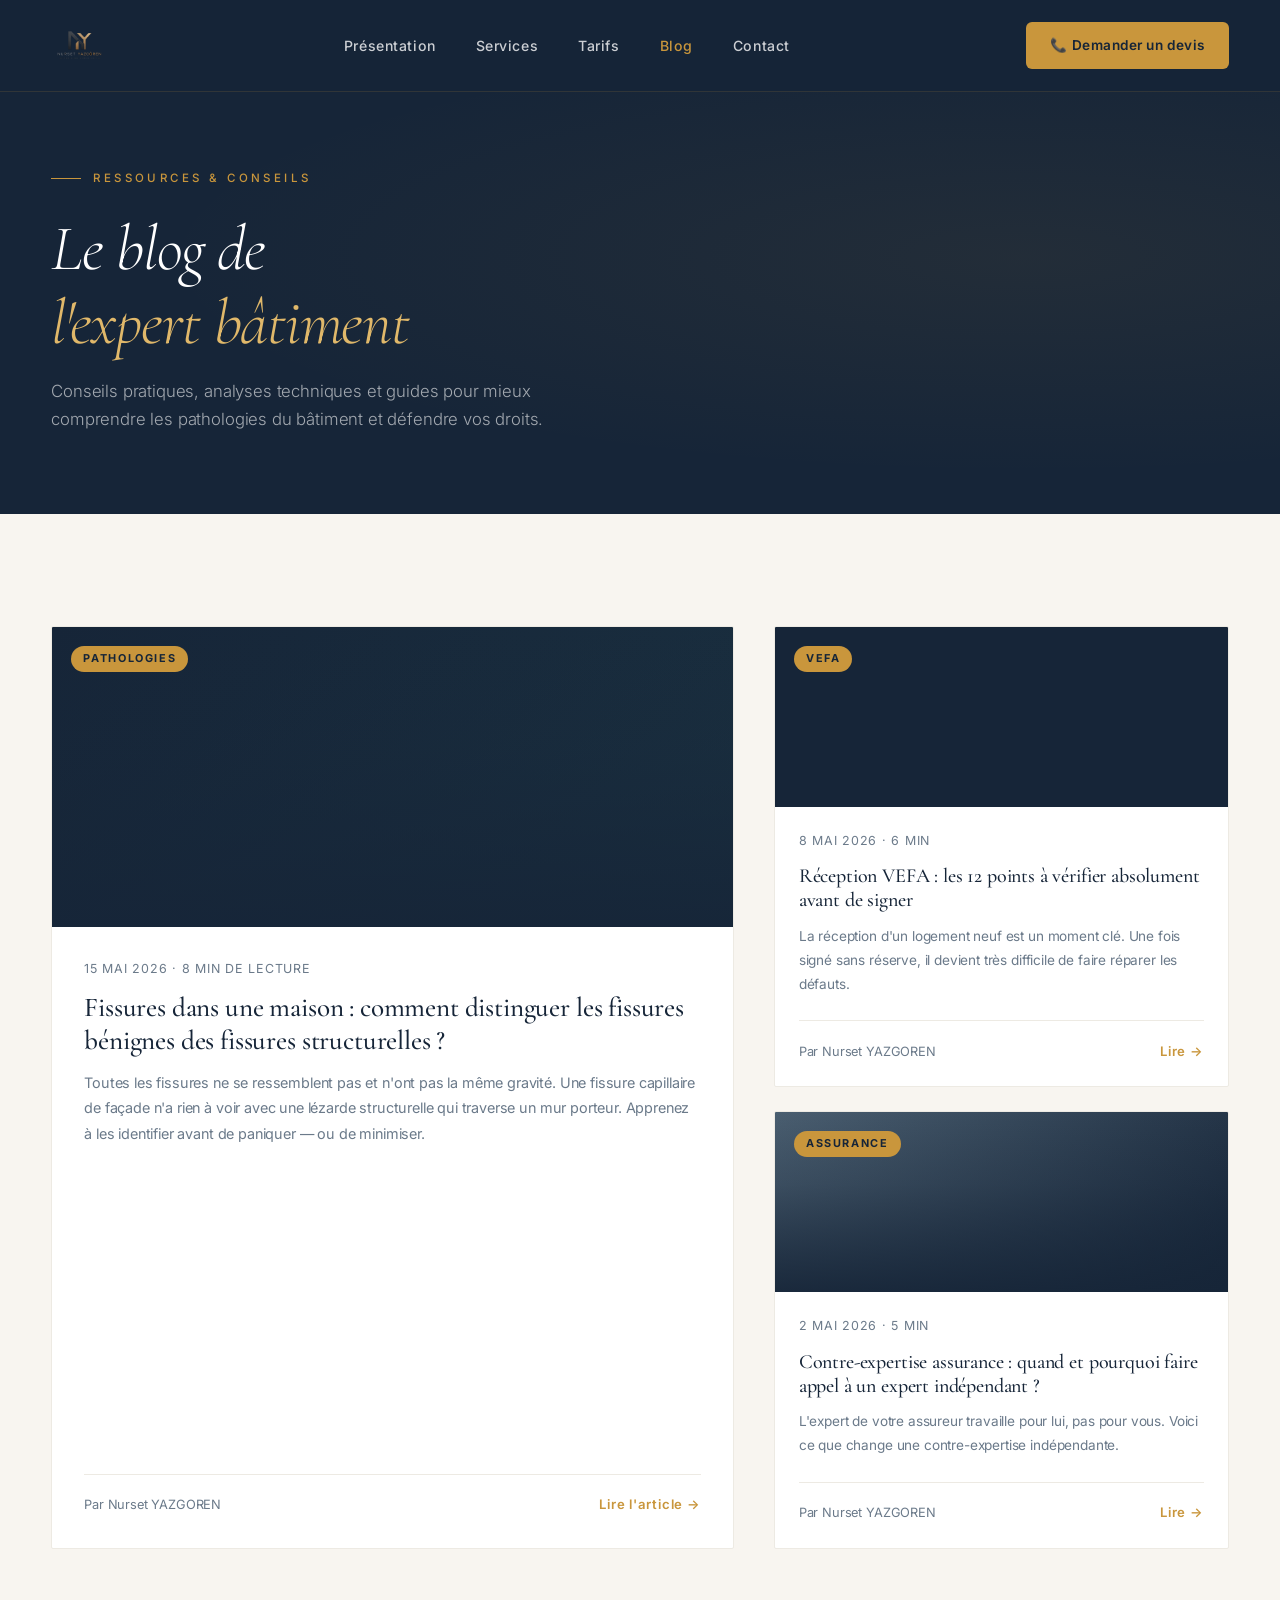
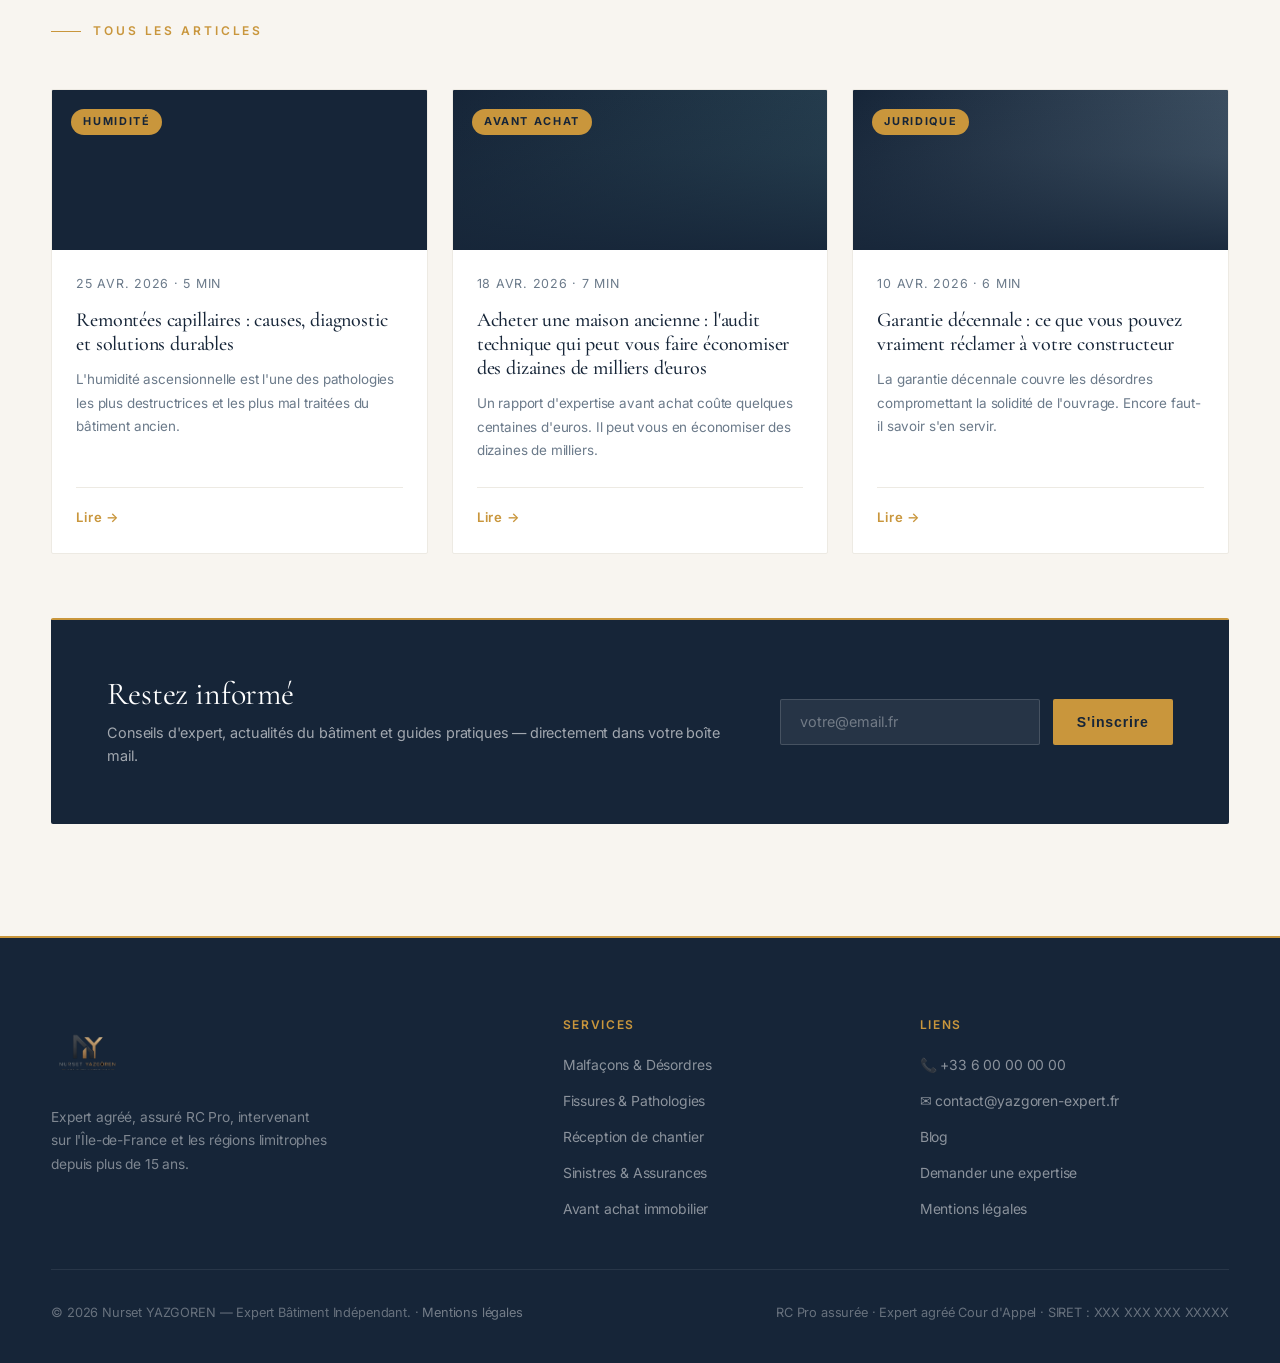
==== blog.html @ 22b6df20 "Add files via upload" ====
<!DOCTYPE html>
<html lang="fr">
<head>
  <meta charset="UTF-8"/>
  <title>Blog Expertise Bâtiment — Conseils & Guides | Nurset YAZGOREN</title>
  <meta name="description" content="Conseils d'expert bâtiment, guides sur les fissures, malfaçons, VEFA et sinistres. Nurset YAZGOREN, expert indépendant dans l'Oise, le Val-d'Oise et la Somme.">
  <meta name="keywords" content="blog expert bâtiment, fissures maison, malfaçons construction, réception VEFA, contre-expertise assurance bâtiment, expert Oise Val-d'Oise Somme">
  <meta name="author" content="Nurset YAZGOREN">
  <meta name="robots" content="index, follow">
  <meta name="geo.region" content="FR-60 FR-95 FR-80">
  <meta name="geo.placename" content="Oise, Val-d'Oise, Somme">
  <link rel="canonical" href="https://www.yazgoren-expert.fr/">
  <!-- Open Graph -->
  <meta property="og:type" content="website">
  <meta property="og:title" content="Blog — Conseils Expertise Bâtiment | Nurset YAZGOREN">
  <meta property="og:description" content="Conseils d'expert bâtiment, guides sur les fissures, malfaçons, VEFA et sinistres. Nurset YAZGOREN, expert indépendant dans l'Oise, le Val-d'Oise et la Somme.">
  <meta property="og:locale" content="fr_FR">
  <meta property="og:site_name" content="Nurset YAZGOREN — Expert Bâtiment">
  <!-- Twitter Card -->
  <meta name="twitter:card" content="summary">
  <meta name="twitter:title" content="Blog — Conseils Expertise Bâtiment | Nurset YAZGOREN">
  <meta name="twitter:description" content="Conseils d'expert bâtiment, guides sur les fissures, malfaçons, VEFA et sinistres. Nurset YAZGOREN, expert indépendant dans l'Oise, le Val-d'Oise et la Somme.">
  <script type="application/ld+json">
    {
      "@context": "https://schema.org",
      "@type": "Blog",
      "name": "Blog — Nurset YAZGOREN Expert Bâtiment",
      "url": "https://www.yazgoren-expert.fr/blog.html",
      "author": {"@type": "Person", "name": "Nurset YAZGOREN"},
      "description": "Conseils et guides pratiques sur l'expertise bâtiment dans l'Oise, le Val-d'Oise et la Somme."
    }
  </script>
  <meta name="viewport" content="width=device-width,initial-scale=1.0"/>
  <link rel="preconnect" href="https://fonts.googleapis.com">
  <link rel="preconnect" href="https://fonts.gstatic.com" crossorigin>
  <link href="https://fonts.googleapis.com/css2?family=Cormorant+Garamond:ital,wght@0,300;0,400;0,500;0,600;0,700;1,300;1,400;1,500;1,600&family=Inter:wght@300;400;500;600&display=swap" rel="stylesheet">
  <style>
    :root {
      --navy: #162538; --navy-mid: #162538; --navy-light: #162538;
      --gold: #C9963C; --gold-light: #E0B86A; --gold-pale: #F2EBD9;
      --stone: #F8F5F0; --white: #FFFFFF; --text: #3A3A3A; --text-muted: #6B7A8A; --border: #EDEAE3;
      --shadow-sm: 0 1px 3px rgba(22,37,56,0.06);
      --shadow-md: 0 4px 16px rgba(22,37,56,0.08), 0 2px 6px rgba(22,37,56,0.05);
      --shadow-lg: 0 20px 48px rgba(22,37,56,0.10), 0 8px 20px rgba(22,37,56,0.06);
      --shadow-gold: 0 8px 32px rgba(201,150,60,0.18);
    }
    *, *::before, *::after { margin: 0; padding: 0; box-sizing: border-box; }
    html { scroll-behavior: smooth; }
    body { font-family: 'Inter', sans-serif; background: var(--stone); color: var(--text); line-height: 1.65; overflow-x: hidden; -webkit-font-smoothing: antialiased; letter-spacing: -0.01em; }
    h1,h2,h3,h4 { font-family: 'Cormorant Garamond', serif; line-height: 1.15; }
    img { display: block; width: 100%; }
    a { transition: color .2s ease; }
    .container { width: min(1180px, 92%); margin: auto; }
    section { padding: 7rem 0; }
    .section-label { display:inline-flex; align-items:center; gap:.75rem; margin-bottom:1rem; }
    .section-label .line { width:30px; height:1px; background:var(--gold); }
    .section-label span { font-size:.75rem; letter-spacing:.24em; color:var(--gold); text-transform:uppercase; font-weight:600; }
    .fade-up { opacity:0; transform:translateY(28px); transition:opacity .7s ease, transform .7s ease; }
    .fade-up.visible { opacity:1; transform:translateY(0); }

    header { position:fixed; top:0; left:0; width:100%; z-index:1000; background:rgba(22,37,56,0.97); backdrop-filter:blur(16px); border-bottom:1px solid rgba(201,150,60,0.15); transition:all .3s; }
    .navbar { display:flex; justify-content:space-between; align-items:center; padding:1.1rem 0; }
    .logo-link { text-decoration:none; display:flex; align-items:center; }
    .logo-svg { height:52px; width:auto; }
    .logo-svg-footer { height:64px; width:auto; margin-bottom:1rem; }
    .nav-links { display:flex; gap:2.5rem; list-style:none; }
    .nav-links a { text-decoration:none; color:rgba(255,255,255,0.78); font-size:.88rem; font-weight:500; letter-spacing:.04em; transition:color .25s; }
    .nav-links a:hover { color:var(--gold-light); }
    .btn-nav { display:inline-flex; align-items:center; gap:.5rem; padding:.75rem 1.5rem; background:var(--gold); color:var(--navy); font-family:'Inter',sans-serif; font-size:.85rem; font-weight:600; border:none; border-radius:6px; cursor:pointer; text-decoration:none; letter-spacing:.04em; transition:all .25s; }
    .btn-nav:hover { background:var(--gold-light); transform:translateY(-1px); box-shadow:0 6px 20px rgba(201,150,60,.35); }
    .menu-toggle { display:none; background:none; border:none; cursor:pointer; flex-direction:column; gap:5px; }
    .menu-toggle span { display:block; width:24px; height:2px; background:var(--white); }
    footer { background:var(--navy); padding:5rem 0 2.5rem; border-top:2px solid var(--gold); }
    .footer-top { display:grid; grid-template-columns:1.5fr 1fr 1fr; gap:3rem; margin-bottom:3rem; }
    .footer-brand p { margin-top:1rem; font-size:.86rem; color:rgba(255,255,255,0.45); max-width:280px; line-height:1.7; }
    .footer-col h4 { font-family:'Inter',sans-serif; font-size:.75rem; font-weight:600; color:var(--gold); text-transform:uppercase; letter-spacing:.14em; margin-bottom:1.2rem; }
    .footer-col ul { list-style:none; display:flex; flex-direction:column; gap:.6rem; }
    .footer-col ul a { font-size:.87rem; color:rgba(255,255,255,0.5); text-decoration:none; transition:color .2s; }
    .footer-col ul a:hover { color:rgba(255,255,255,0.9); }
    .footer-bottom { padding-top:2rem; border-top:1px solid rgba(255,255,255,.08); display:flex; justify-content:space-between; align-items:center; }
    .footer-bottom p { font-size:.8rem; color:rgba(255,255,255,.35); }
    @media(max-width:860px){ .footer-top{grid-template-columns:1fr;} .footer-bottom{flex-direction:column;gap:.5rem;text-align:center;} }
    @media(max-width:640px){ .nav-links{display:none;flex-direction:column;position:absolute;top:100%;left:0;width:100%;background:var(--navy);padding:1.5rem;gap:1.2rem;} .nav-links.open{display:flex;} .menu-toggle{display:flex;} .btn-nav.desktop{display:none;} }

    .page-hero { padding:10rem 0 5rem; background:var(--navy); position:relative; overflow:hidden; }
    .page-hero::before { content:''; position:absolute; inset:0; background:radial-gradient(ellipse at 80% 50%, rgba(201,150,60,0.07) 0%, transparent 60%); }
    .page-hero-inner { position:relative; z-index:1; }
    .page-eyebrow { display:inline-flex; align-items:center; gap:.75rem; margin-bottom:1.5rem; }
    .page-eyebrow .line { width:30px; height:1px; background:var(--gold); }
    .page-eyebrow span { font-size:.72rem; letter-spacing:.3em; color:var(--gold); text-transform:uppercase; font-weight:500; }
    .page-hero h1 { font-size:clamp(2.8rem,5vw,5rem); color:var(--white); font-weight:300; font-style:italic; letter-spacing:-.02em; }
    .page-hero p { color:rgba(255,255,255,0.6); font-size:1.05rem; max-width:500px; margin-top:1.2rem; font-weight:300; }

    .blog-section { background:var(--stone); }

    .blog-featured { display:grid; grid-template-columns:1.5fr 1fr; gap:2.5rem; margin-bottom:4rem; }

    .article-featured { background:var(--white); border-radius:2px; overflow:hidden; border:1px solid var(--border); transition:box-shadow .3s; text-decoration:none; color:inherit; display:flex; flex-direction:column; }
    .article-featured:hover { box-shadow:var(--shadow-lg); }

    .article-img { height:300px; background:var(--navy); position:relative; overflow:hidden; }
    .article-img-sm { height:180px; }

    .article-img-overlay {
      position:absolute; inset:0;
      background:linear-gradient(to top, rgba(22,37,56,0.9) 0%, rgba(22,37,56,0.2) 60%, transparent 100%);
    }

    .article-cat {
      position:absolute; top:1.2rem; left:1.2rem;
      background:var(--gold); color:var(--navy);
      font-size:.68rem; font-weight:700; letter-spacing:.15em;
      text-transform:uppercase; padding:4px 12px; border-radius:20px;
    }

    .article-body { padding:2rem; flex:1; display:flex; flex-direction:column; }
    .article-body-sm { padding:1.5rem; }

    .article-meta { font-size:.78rem; color:var(--text-muted); letter-spacing:.06em; margin-bottom:.8rem; text-transform:uppercase; }

    .article-title { font-family:'Cormorant Garamond',serif; font-size:1.7rem; color:var(--navy); font-weight:500; line-height:1.2; margin-bottom:.8rem; }
    .article-title-sm { font-size:1.25rem; }

    .article-excerpt { font-size:.9rem; color:var(--text-muted); line-height:1.75; flex:1; }

    .article-footer { display:flex; justify-content:space-between; align-items:center; margin-top:1.5rem; padding-top:1.2rem; border-top:1px solid var(--border); }
    .article-author { font-size:.8rem; color:var(--text-muted); }
    .article-link { font-size:.82rem; color:var(--gold); font-weight:600; letter-spacing:.06em; }

    .blog-grid { display:grid; grid-template-columns:repeat(3,1fr); gap:1.5rem; }

    .article-card { background:var(--white); border-radius:2px; overflow:hidden; border:1px solid var(--border); transition:box-shadow .3s, transform .3s; text-decoration:none; color:inherit; display:flex; flex-direction:column; }
    .article-card:hover { box-shadow:var(--shadow-md); transform:translateY(-3px); }

    .article-card .article-img { height:160px; }

    .newsletter-box {
      margin-top:4rem; padding:3.5rem;
      background:var(--navy); border-radius:2px;
      display:flex; justify-content:space-between; align-items:center; gap:3rem;
      border-top:2px solid var(--gold);
    }
    .newsletter-box h3 { font-family:'Cormorant Garamond',serif; font-size:2rem; color:var(--white); font-weight:400; }
    .newsletter-box p { color:rgba(255,255,255,.6); font-size:.9rem; margin-top:.5rem; }
    .newsletter-form { display:flex; gap:.8rem; flex-shrink:0; }
    .newsletter-form input { padding:.85rem 1.2rem; border:1px solid rgba(255,255,255,.15); border-radius:2px; background:rgba(255,255,255,.07); color:var(--white); font-family:'Inter',sans-serif; font-size:.9rem; width:260px; outline:none; transition:border-color .25s; }
    .newsletter-form input:focus { border-color:var(--gold); }
    .newsletter-form input::placeholder { color:rgba(255,255,255,.35); }
    .newsletter-form button { padding:.85rem 1.5rem; background:var(--gold); color:var(--navy); border:none; border-radius:2px; font-weight:600; font-size:.88rem; cursor:pointer; letter-spacing:.06em; transition:all .25s; white-space:nowrap; }
    .newsletter-form button:hover { background:var(--gold-light); }

    @media(max-width:1024px){ .blog-grid{grid-template-columns:repeat(2,1fr);} }
    @media(max-width:860px){ .blog-featured{grid-template-columns:1fr;} .newsletter-box{flex-direction:column; align-items:flex-start;} .newsletter-form{flex-direction:column; width:100%;} .newsletter-form input{width:100%;} }
    @media(max-width:640px){ .blog-grid{grid-template-columns:1fr;} }

    .logo-img-real { height: 56px; width: auto; display: block; object-fit: contain; }
    .logo-img-footer-real { height: 72px; width: auto; display: block; object-fit: contain; margin-bottom: 1rem; }

    @media(max-width:640px){
      .logo-img-real { height:48px; }
      .logo-img-footer-real { height:64px; }
    }

  </style>
</head>
<body>
  <header>
    <div class="container navbar">
      <a href="index.html" class="logo-link">
        <img src="img/log1.png" alt="Nurset YAZGÖREN — Expert Bâtiment BTP" class="logo-img-real">
      </a>
      <ul class="nav-links" id="navLinks">
        <li><a href="index.html#about">Présentation</a></li>
        <li><a href="index.html#services">Services</a></li>
        <li><a href="index.html#tarifs">Tarifs</a></li>
        <li><a href="blog.html" style="color:var(--gold);">Blog</a></li>
        <li><a href="contact.html">Contact</a></li>
      </ul>
      <a href="contact.html" class="btn-nav desktop">📞 Demander un devis</a>
      <button class="menu-toggle" id="menuToggle" aria-label="Menu"><span></span><span></span><span></span></button>
    </div>
  </header>

  <section class="page-hero">
    <div class="container page-hero-inner fade-up visible">
      <div class="page-eyebrow"><div class="line"></div><span>Ressources & Conseils</span></div>
      <h1>Le blog de<br><em style="color:var(--gold-light);">l'expert bâtiment</em></h1>
      <p>Conseils pratiques, analyses techniques et guides pour mieux comprendre les pathologies du bâtiment et défendre vos droits.</p>
    </div>
  </section>

  <section class="blog-section">
    <div class="container">

      <!-- Article en vedette -->
      <div class="blog-featured fade-up">
        <a href="#" class="article-featured">
          <div class="article-img" style="background:linear-gradient(135deg, #162538 0%, #1a3040 100%);">
            <div class="article-img-overlay"></div>
            <span class="article-cat">Pathologies</span>
          </div>
          <div class="article-body">
            <div class="article-meta">15 mai 2026 · 8 min de lecture</div>
            <h2 class="article-title">Fissures dans une maison : comment distinguer les fissures bénignes des fissures structurelles ?</h2>
            <p class="article-excerpt">Toutes les fissures ne se ressemblent pas et n'ont pas la même gravité. Une fissure capillaire de façade n'a rien à voir avec une lézarde structurelle qui traverse un mur porteur. Apprenez à les identifier avant de paniquer — ou de minimiser.</p>
            <div class="article-footer">
              <span class="article-author">Par Nurset YAZGOREN</span>
              <span class="article-link">Lire l'article →</span>
            </div>
          </div>
        </a>

        <div style="display:flex; flex-direction:column; gap:1.5rem;">
          <a href="#" class="article-featured">
            <div class="article-img article-img-sm" style="background:linear-gradient(135deg, #162538 0%, #162538 100%);">
              <div class="article-img-overlay"></div>
              <span class="article-cat">VEFA</span>
            </div>
            <div class="article-body article-body-sm">
              <div class="article-meta">8 mai 2026 · 6 min</div>
              <h2 class="article-title article-title-sm">Réception VEFA : les 12 points à vérifier absolument avant de signer</h2>
              <p class="article-excerpt" style="font-size:.85rem;">La réception d'un logement neuf est un moment clé. Une fois signé sans réserve, il devient très difficile de faire réparer les défauts.</p>
              <div class="article-footer">
                <span class="article-author">Par Nurset YAZGOREN</span>
                <span class="article-link">Lire →</span>
              </div>
            </div>
          </a>

          <a href="#" class="article-featured">
            <div class="article-img article-img-sm" style="background:linear-gradient(135deg, #4A5E70 0%, #162538 100%);">
              <div class="article-img-overlay"></div>
              <span class="article-cat">Assurance</span>
            </div>
            <div class="article-body article-body-sm">
              <div class="article-meta">2 mai 2026 · 5 min</div>
              <h2 class="article-title article-title-sm">Contre-expertise assurance : quand et pourquoi faire appel à un expert indépendant ?</h2>
              <p class="article-excerpt" style="font-size:.85rem;">L'expert de votre assureur travaille pour lui, pas pour vous. Voici ce que change une contre-expertise indépendante.</p>
              <div class="article-footer">
                <span class="article-author">Par Nurset YAZGOREN</span>
                <span class="article-link">Lire →</span>
              </div>
            </div>
          </a>
        </div>
      </div>

      <!-- Grille articles -->
      <div class="section-label fade-up">
        <div class="line"></div>
        <span>Tous les articles</span>
      </div>

      <div class="blog-grid fade-up" style="margin-top:2rem;">
        <a href="#" class="article-card">
          <div class="article-img" style="background:linear-gradient(135deg, #162538 0%, #162538 100%);">
            <div class="article-img-overlay"></div>
            <span class="article-cat">Humidité</span>
          </div>
          <div class="article-body article-body-sm">
            <div class="article-meta">25 avr. 2026 · 5 min</div>
            <h3 class="article-title article-title-sm">Remontées capillaires : causes, diagnostic et solutions durables</h3>
            <p class="article-excerpt" style="font-size:.84rem;">L'humidité ascensionnelle est l'une des pathologies les plus destructrices et les plus mal traitées du bâtiment ancien.</p>
            <div class="article-footer">
              <span class="article-link">Lire →</span>
            </div>
          </div>
        </a>

        <a href="#" class="article-card">
          <div class="article-img" style="background:linear-gradient(135deg, #162538 0%, #2a4555 100%);">
            <div class="article-img-overlay"></div>
            <span class="article-cat">Avant achat</span>
          </div>
          <div class="article-body article-body-sm">
            <div class="article-meta">18 avr. 2026 · 7 min</div>
            <h3 class="article-title article-title-sm">Acheter une maison ancienne : l'audit technique qui peut vous faire économiser des dizaines de milliers d'euros</h3>
            <p class="article-excerpt" style="font-size:.84rem;">Un rapport d'expertise avant achat coûte quelques centaines d'euros. Il peut vous en économiser des dizaines de milliers.</p>
            <div class="article-footer">
              <span class="article-link">Lire →</span>
            </div>
          </div>
        </a>

        <a href="#" class="article-card">
          <div class="article-img" style="background:linear-gradient(135deg, #162538 0%, #4A5E70 100%);">
            <div class="article-img-overlay"></div>
            <span class="article-cat">Juridique</span>
          </div>
          <div class="article-body article-body-sm">
            <div class="article-meta">10 avr. 2026 · 6 min</div>
            <h3 class="article-title article-title-sm">Garantie décennale : ce que vous pouvez vraiment réclamer à votre constructeur</h3>
            <p class="article-excerpt" style="font-size:.84rem;">La garantie décennale couvre les désordres compromettant la solidité de l'ouvrage. Encore faut-il savoir s'en servir.</p>
            <div class="article-footer">
              <span class="article-link">Lire →</span>
            </div>
          </div>
        </a>
      </div>

      <!-- Newsletter -->
      <div class="newsletter-box fade-up">
        <div>
          <h3>Restez informé</h3>
          <p>Conseils d'expert, actualités du bâtiment et guides pratiques — directement dans votre boîte mail.</p>
        </div>
        <div class="newsletter-form">
          <input type="email" placeholder="votre@email.fr">
          <button>S'inscrire</button>
        </div>
      </div>

    </div>
  </section>

  <footer>
    <div class="container">
      <div class="footer-top">
        <div class="footer-brand"><img src="img/log1.png" alt="Nurset YAZGÖREN" class="logo-img-footer-real"><p>Expert agréé, assuré RC Pro, intervenant sur l'Île-de-France et les régions limitrophes depuis plus de 15 ans.</p></div>
        <div class="footer-col"><h4>Services</h4><ul>
          <li><a href="index.html#services">Malfaçons & Désordres</a></li>
          <li><a href="index.html#services">Fissures & Pathologies</a></li>
          <li><a href="index.html#services">Réception de chantier</a></li>
          <li><a href="index.html#services">Sinistres & Assurances</a></li>
          <li><a href="index.html#services">Avant achat immobilier</a></li>
        </ul></div>
        <div class="footer-col"><h4>Liens</h4><ul>
          <li><a href="tel:+33600000000">📞 +33 6 00 00 00 00</a></li>
          <li><a href="mailto:contact@yazgoren-expert.fr">✉ contact@yazgoren-expert.fr</a></li>
          <li><a href="blog.html">Blog</a></li>
          <li><a href="contact.html">Demander une expertise</a></li>
          <li><a href="mentions-legales.html">Mentions légales</a></li>
        </ul></div>
      </div>
      <div class="footer-bottom">
        <p>© 2026 Nurset YAZGOREN — Expert Bâtiment Indépendant. · <a href="mentions-legales.html" style="color:rgba(255,255,255,0.4);text-decoration:none;">Mentions légales</a></p>
        <p>RC Pro assurée · Expert agréé Cour d'Appel · SIRET : XXX XXX XXX XXXXX</p>
      </div>
    </div>
  </footer>
  <script>
        const menuToggle = document.getElementById('menuToggle');
    const navLinks = document.getElementById('navLinks');

    if (menuToggle && navLinks) {
      menuToggle.addEventListener('click', (e) => {
        e.stopPropagation();
        navLinks.classList.toggle('open');
        const spans = menuToggle.querySelectorAll('span');
        if (navLinks.classList.contains('open')) {
          spans[0].style.cssText = 'transform:translateY(7px) rotate(45deg)';
          spans[1].style.cssText = 'opacity:0; transform:scaleX(0)';
          spans[2].style.cssText = 'transform:translateY(-7px) rotate(-45deg)';
        } else {
          spans[0].style.cssText = '';
          spans[1].style.cssText = '';
          spans[2].style.cssText = '';
        }
      });
      navLinks.querySelectorAll('a').forEach(a => {
        a.addEventListener('click', () => {
          navLinks.classList.remove('open');
          menuToggle.querySelectorAll('span').forEach(s => s.style.cssText = '');
        });
      });
      document.addEventListener('click', (e) => {
        if (!menuToggle.contains(e.target) && !navLinks.contains(e.target)) {
          navLinks.classList.remove('open');
          menuToggle.querySelectorAll('span').forEach(s => s.style.cssText = '');
        }
      });
    }
    const obs=new IntersectionObserver(e=>{e.forEach(x=>{if(x.isIntersecting){x.target.classList.add('visible');obs.unobserve(x.target);}});},{threshold:.1});
    document.querySelectorAll('.fade-up').forEach(el=>obs.observe(el));
    const hdr=document.querySelector('header');
    window.addEventListener('scroll',()=>{hdr.style.background=window.scrollY>60?'rgba(22,37,56,0.99)':'rgba(22,37,56,0.97)';});
  </script>
</body>
</html>
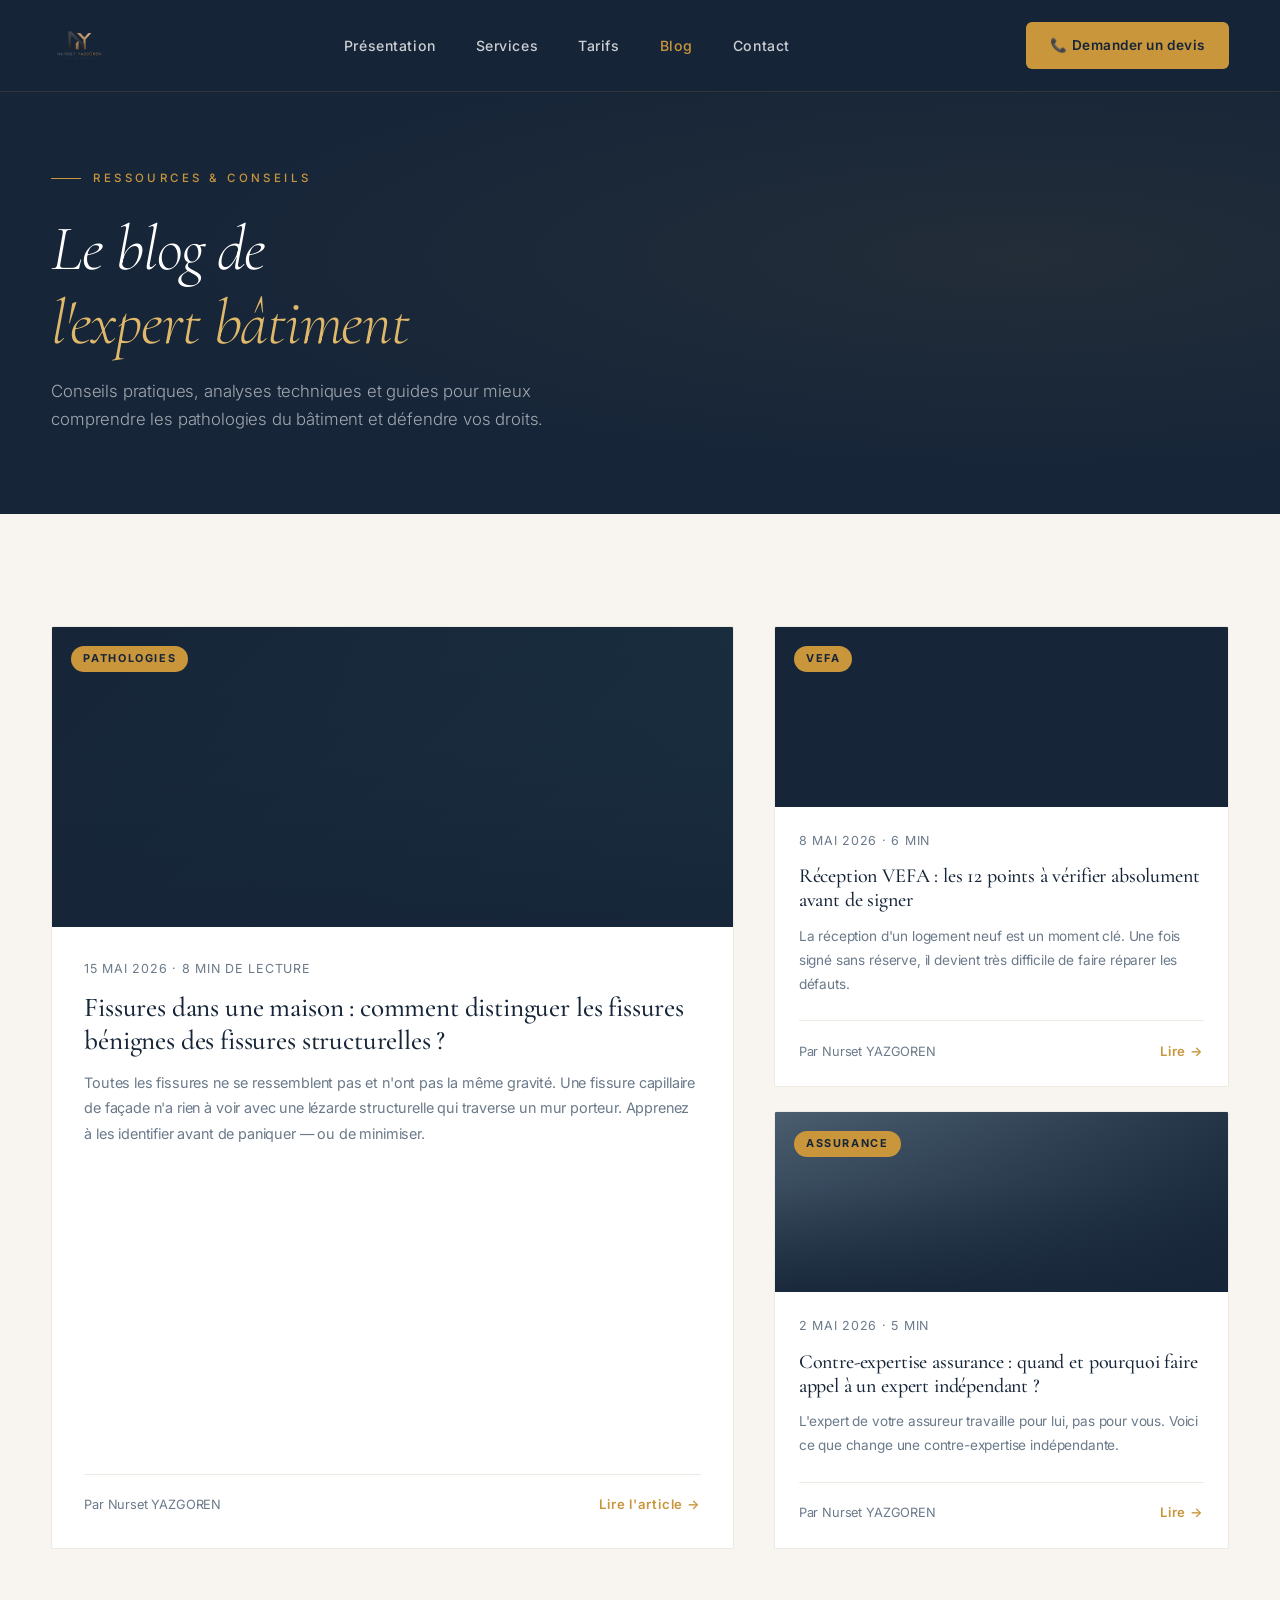
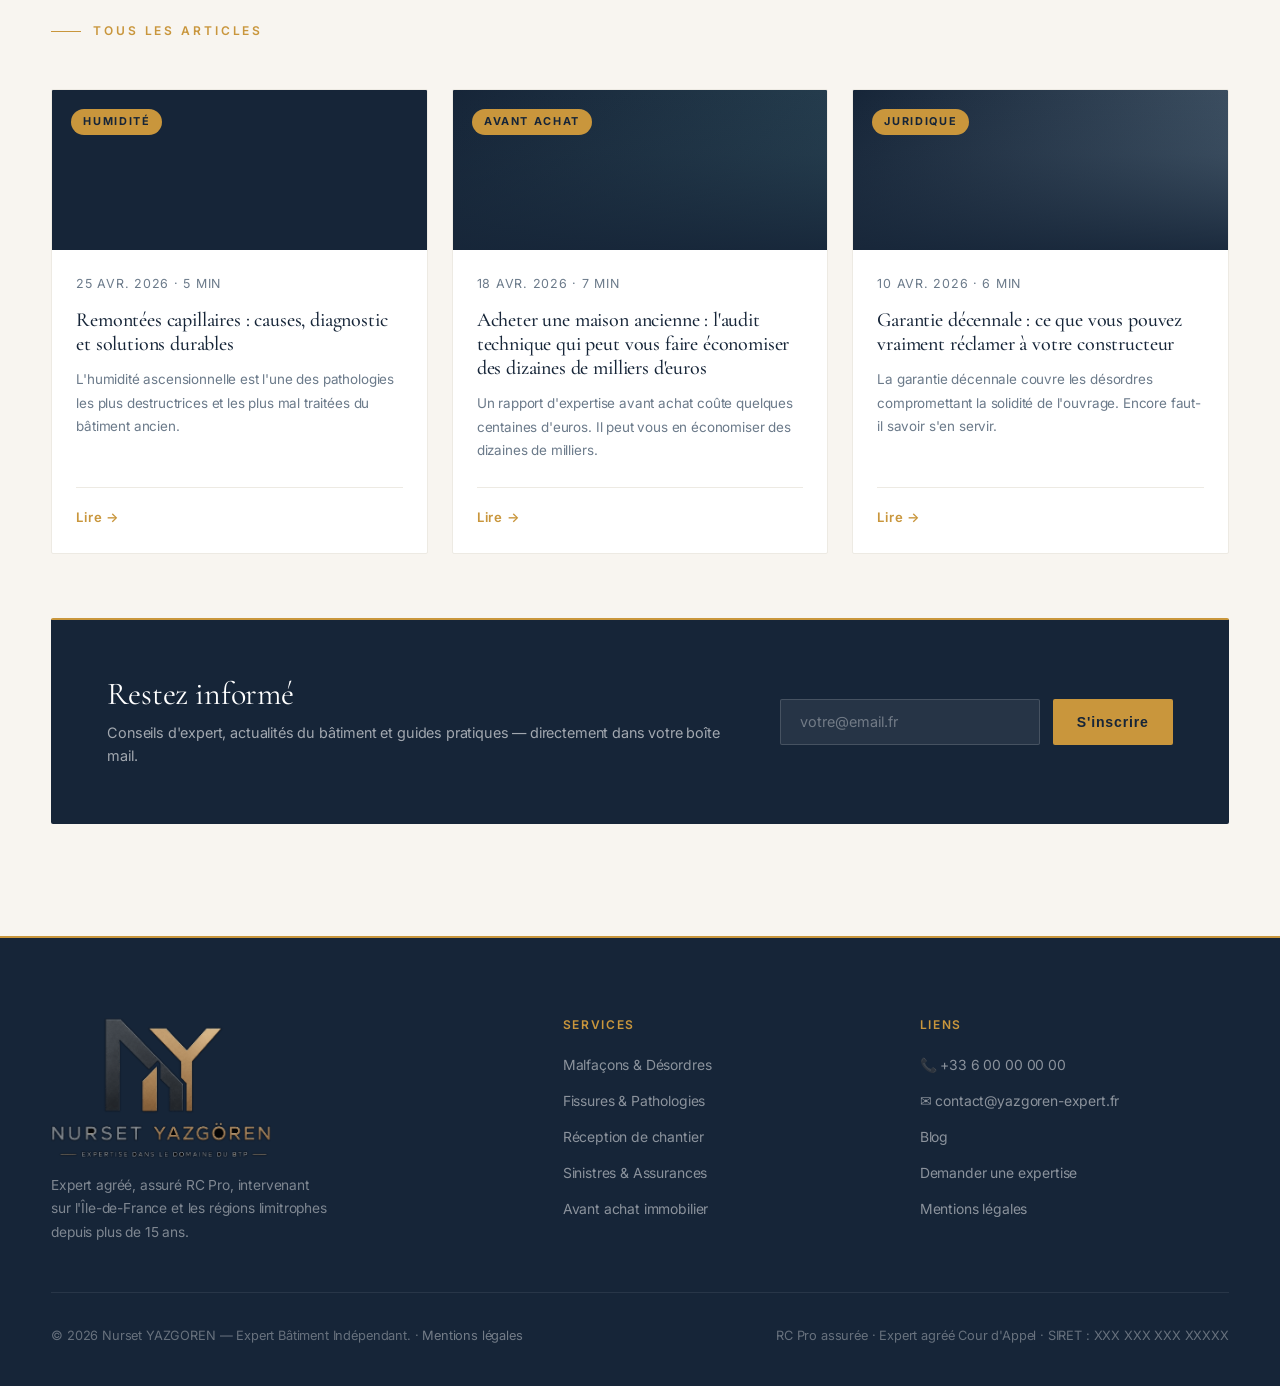
==== commit 4c887d52: "Add files via upload" ====
--- a/blog.html
+++ b/blog.html
@@ -154,20 +154,22 @@
     @media(max-width:640px){ .blog-grid{grid-template-columns:1fr;} }
 
     .logo-img-real { height: 56px; width: auto; display: block; object-fit: contain; }
-    .logo-img-footer-real { height: 72px; width: auto; display: block; object-fit: contain; margin-bottom: 1rem; }
+    .footer-logo-crop { width: 220px; height: 140px; overflow: hidden; margin-bottom: 1rem; }
+    .logo-img-footer-real { width: 283px; height: auto; display: block; object-fit: contain; margin-left: -33px; margin-top: -66px; }
 
     @media(max-width:640px){
       .logo-img-real { height:48px; }
-      .logo-img-footer-real { height:64px; }
+      .footer-logo-crop { width:190px; height:121px; }
+      .logo-img-footer-real { width:245px; margin-left:-29px; margin-top:-57px; }
     }
-
-  </style>
+
+  </style>
 </head>
 <body>
   <header>
     <div class="container navbar">
       <a href="index.html" class="logo-link">
-        <img src="img/log1.png" alt="Nurset YAZGÖREN — Expert Bâtiment BTP" class="logo-img-real">
+        <img src="img/log1 .png" alt="Nurset YAZGÖREN — Expert Bâtiment BTP" class="logo-img-real">
       </a>
       <ul class="nav-links" id="navLinks">
         <li><a href="index.html#about">Présentation</a></li>
@@ -316,7 +318,7 @@
   <footer>
     <div class="container">
       <div class="footer-top">
-        <div class="footer-brand"><img src="img/log1.png" alt="Nurset YAZGÖREN" class="logo-img-footer-real"><p>Expert agréé, assuré RC Pro, intervenant sur l'Île-de-France et les régions limitrophes depuis plus de 15 ans.</p></div>
+        <div class="footer-brand"><div class="footer-logo-crop"><img src="img/log1 .png" alt="Nurset YAZGÖREN" class="logo-img-footer-real"></div><p>Expert agréé, assuré RC Pro, intervenant sur l'Île-de-France et les régions limitrophes depuis plus de 15 ans.</p></div>
         <div class="footer-col"><h4>Services</h4><ul>
           <li><a href="index.html#services">Malfaçons & Désordres</a></li>
           <li><a href="index.html#services">Fissures & Pathologies</a></li>
@@ -376,4 +378,4 @@
     window.addEventListener('scroll',()=>{hdr.style.background=window.scrollY>60?'rgba(22,37,56,0.99)':'rgba(22,37,56,0.97)';});
   </script>
 </body>
-</html>
+</html>
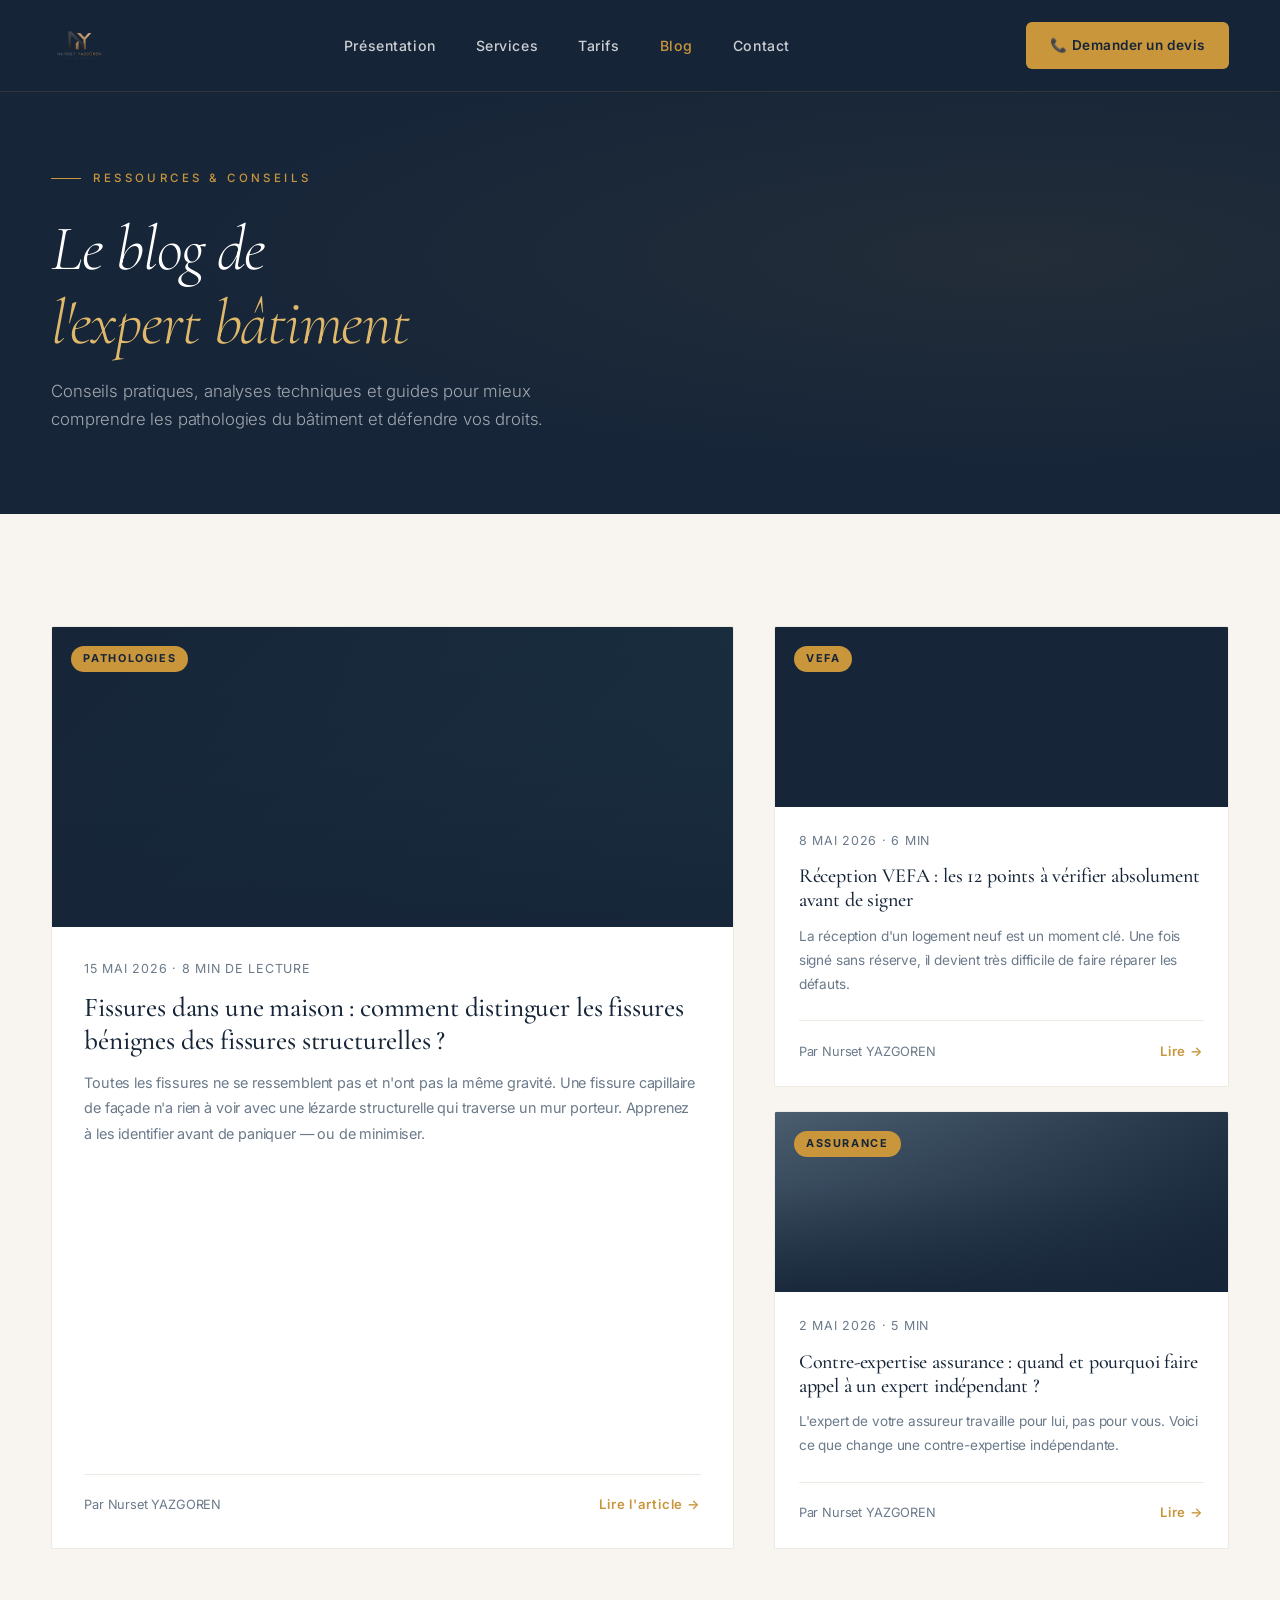
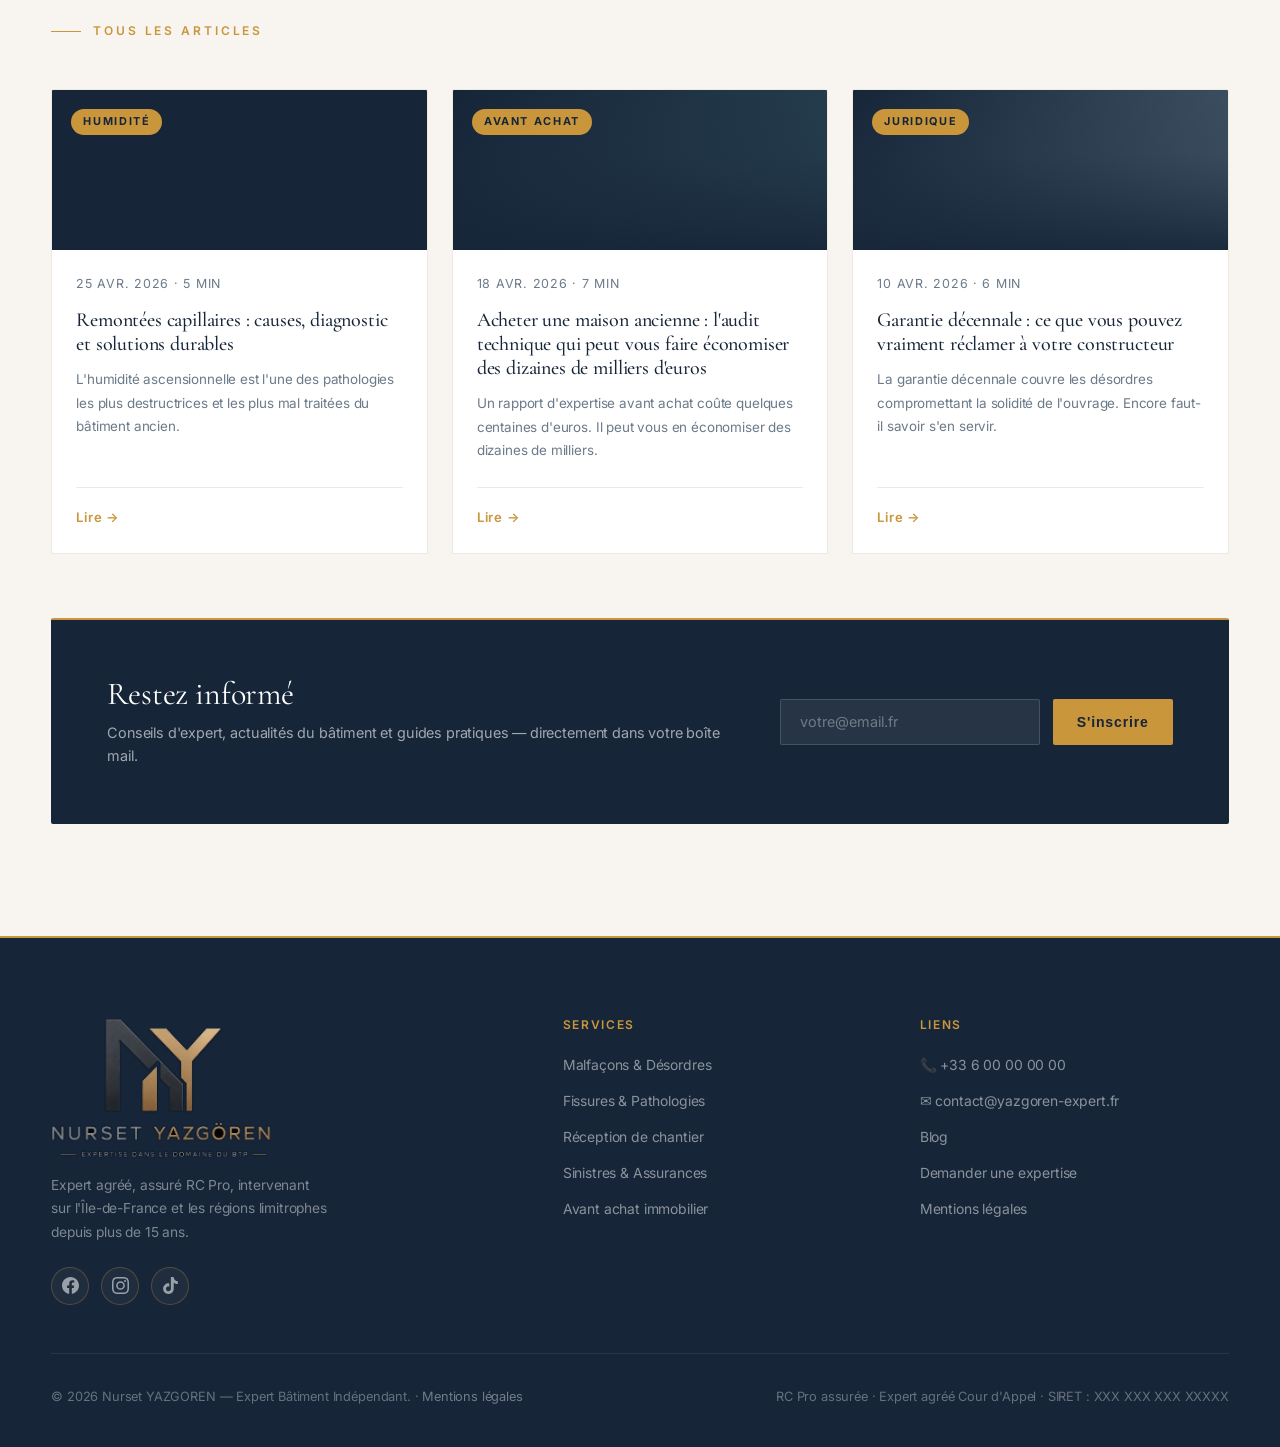
==== commit 95e83677: "Add files via upload" ====
--- a/blog.html
+++ b/blog.html
@@ -73,7 +73,7 @@
     footer { background:var(--navy); padding:5rem 0 2.5rem; border-top:2px solid var(--gold); }
     .footer-top { display:grid; grid-template-columns:1.5fr 1fr 1fr; gap:3rem; margin-bottom:3rem; }
     .footer-brand p { margin-top:1rem; font-size:.86rem; color:rgba(255,255,255,0.45); max-width:280px; line-height:1.7; }
-    .footer-col h4 { font-family:'Inter',sans-serif; font-size:.75rem; font-weight:600; color:var(--gold); text-transform:uppercase; letter-spacing:.14em; margin-bottom:1.2rem; }
+    .footer-col h2 { font-family:'Inter',sans-serif; font-size:.75rem; font-weight:600; color:var(--gold); text-transform:uppercase; letter-spacing:.14em; margin-bottom:1.2rem; }
     .footer-col ul { list-style:none; display:flex; flex-direction:column; gap:.6rem; }
     .footer-col ul a { font-size:.87rem; color:rgba(255,255,255,0.5); text-decoration:none; transition:color .2s; }
     .footer-col ul a:hover { color:rgba(255,255,255,0.9); }
@@ -162,7 +162,14 @@
       .footer-logo-crop { width:190px; height:121px; }
       .logo-img-footer-real { width:245px; margin-left:-29px; margin-top:-57px; }
     }
-
+
+    /* ─── SOCIAL LINKS ─── */
+    .footer-social { display:flex; gap:.75rem; margin-top:1.4rem; }
+    .footer-social a { width:38px; height:38px; border-radius:50%; display:flex; align-items:center; justify-content:center; border:1px solid rgba(201,150,60,0.3); background:rgba(255,255,255,0.04); transition:all .25s ease; text-decoration:none; }
+    .footer-social a:hover { background:var(--gold); border-color:var(--gold); transform:translateY(-2px); box-shadow:0 6px 16px rgba(201,150,60,.35); }
+    .footer-social a svg { width:17px; height:17px; fill:rgba(255,255,255,0.55); transition:fill .25s ease; }
+    .footer-social a:hover svg { fill:var(--navy); }
+
   </style>
 </head>
 <body>
@@ -318,15 +325,21 @@
   <footer>
     <div class="container">
       <div class="footer-top">
-        <div class="footer-brand"><div class="footer-logo-crop"><img src="img/log1 .png" alt="Nurset YAZGÖREN" class="logo-img-footer-real"></div><p>Expert agréé, assuré RC Pro, intervenant sur l'Île-de-France et les régions limitrophes depuis plus de 15 ans.</p></div>
-        <div class="footer-col"><h4>Services</h4><ul>
+        <div class="footer-brand"><div class="footer-logo-crop"><img src="img/log1 .png" alt="Nurset YAZGÖREN" class="logo-img-footer-real"></div><p>Expert agréé, assuré RC Pro, intervenant sur l'Île-de-France et les régions limitrophes depuis plus de 15 ans.</p>
+          <div class="footer-social">
+            <a href="https://www.facebook.com/" target="_blank" rel="noopener" aria-label="Facebook"><svg viewBox="0 0 24 24" xmlns="http://www.w3.org/2000/svg"><path d="M24 12.073C24 5.405 18.627 0 12 0S0 5.405 0 12.073C0 18.1 4.388 23.094 10.125 24v-8.437H7.078v-3.49h3.047v-2.66c0-3.025 1.791-4.697 4.533-4.697 1.312 0 2.686.236 2.686.236v2.97h-1.513c-1.491 0-1.956.93-1.956 1.887v2.264h3.328l-.532 3.49h-2.796V24C19.612 23.094 24 18.1 24 12.073z"/></svg></a>
+            <a href="https://www.instagram.com/" target="_blank" rel="noopener" aria-label="Instagram"><svg viewBox="0 0 24 24" xmlns="http://www.w3.org/2000/svg"><path d="M12 2.163c3.204 0 3.584.012 4.85.07 3.252.148 4.771 1.691 4.919 4.919.058 1.265.069 1.645.069 4.849 0 3.205-.012 3.584-.069 4.849-.149 3.225-1.664 4.771-4.919 4.919-1.266.058-1.644.07-4.85.07-3.204 0-3.584-.012-4.849-.07-3.26-.149-4.771-1.699-4.919-4.92-.058-1.265-.07-1.644-.07-4.849 0-3.204.013-3.583.07-4.849.149-3.227 1.664-4.771 4.919-4.919 1.266-.057 1.645-.069 4.849-.069zM12 0C8.741 0 8.333.014 7.053.072 2.695.272.273 2.69.073 7.052.014 8.333 0 8.741 0 12c0 3.259.014 3.668.072 4.948.2 4.358 2.618 6.78 6.98 6.98C8.333 23.986 8.741 24 12 24c3.259 0 3.668-.014 4.948-.072 4.354-.2 6.782-2.618 6.979-6.98.059-1.28.073-1.689.073-4.948 0-3.259-.014-3.667-.072-4.947-.196-4.354-2.617-6.78-6.979-6.98C15.668.014 15.259 0 12 0zm0 5.838a6.162 6.162 0 100 12.324 6.162 6.162 0 000-12.324zM12 16a4 4 0 110-8 4 4 0 010 8zm6.406-11.845a1.44 1.44 0 100 2.881 1.44 1.44 0 000-2.881z"/></svg></a>
+            <a href="https://www.tiktok.com/" target="_blank" rel="noopener" aria-label="TikTok"><svg viewBox="0 0 24 24" xmlns="http://www.w3.org/2000/svg"><path d="M12.525.02c1.31-.02 2.61-.01 3.91-.02.08 1.53.63 3.09 1.75 4.17 1.12 1.11 2.7 1.62 4.24 1.79v4.03c-1.44-.05-2.89-.35-4.2-.97-.57-.26-1.1-.59-1.62-.93-.01 2.92.01 5.84-.02 8.75-.08 1.4-.54 2.79-1.35 3.94-1.31 1.92-3.58 3.17-5.91 3.21-1.43.08-2.86-.31-4.08-1.03-2.02-1.19-3.44-3.37-3.65-5.71-.02-.5-.03-1-.01-1.49.18-1.9 1.12-3.72 2.58-4.96 1.66-1.44 3.98-2.13 6.15-1.72.02 1.48-.04 2.96-.04 4.44-.99-.32-2.15-.23-3.02.37-.63.41-1.11 1.04-1.36 1.75-.21.51-.15 1.07-.14 1.61.24 1.64 1.82 3.02 3.5 2.87 1.12-.01 2.19-.66 2.77-1.61.19-.33.4-.67.41-1.06.1-1.79.06-3.57.07-5.36.01-4.03-.01-8.05.02-12.07z"/></svg></a>
+          </div>
+        </div>
+        <div class="footer-col"><h2>Services</h2><ul>
           <li><a href="index.html#services">Malfaçons & Désordres</a></li>
           <li><a href="index.html#services">Fissures & Pathologies</a></li>
           <li><a href="index.html#services">Réception de chantier</a></li>
           <li><a href="index.html#services">Sinistres & Assurances</a></li>
           <li><a href="index.html#services">Avant achat immobilier</a></li>
         </ul></div>
-        <div class="footer-col"><h4>Liens</h4><ul>
+        <div class="footer-col"><h2>Liens</h2><ul>
           <li><a href="tel:+33600000000">📞 +33 6 00 00 00 00</a></li>
           <li><a href="mailto:contact@yazgoren-expert.fr">✉ contact@yazgoren-expert.fr</a></li>
           <li><a href="blog.html">Blog</a></li>
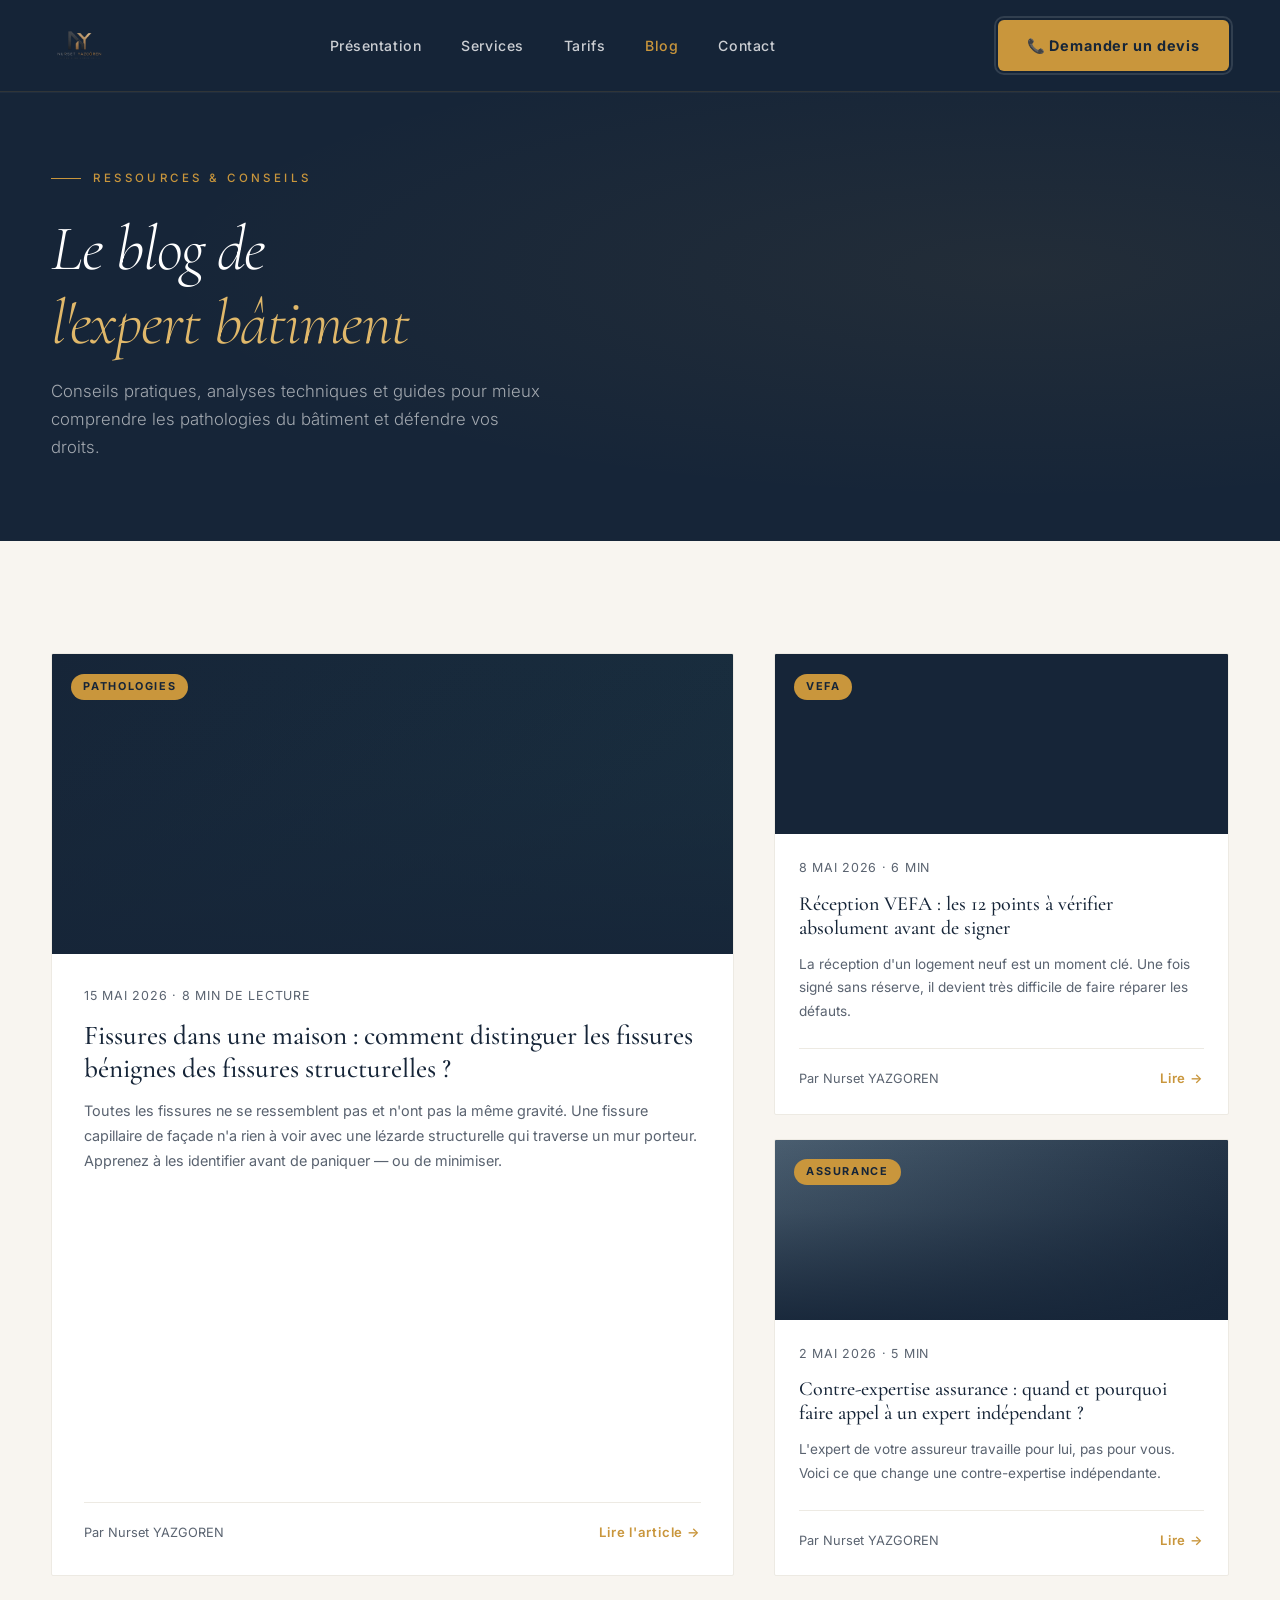
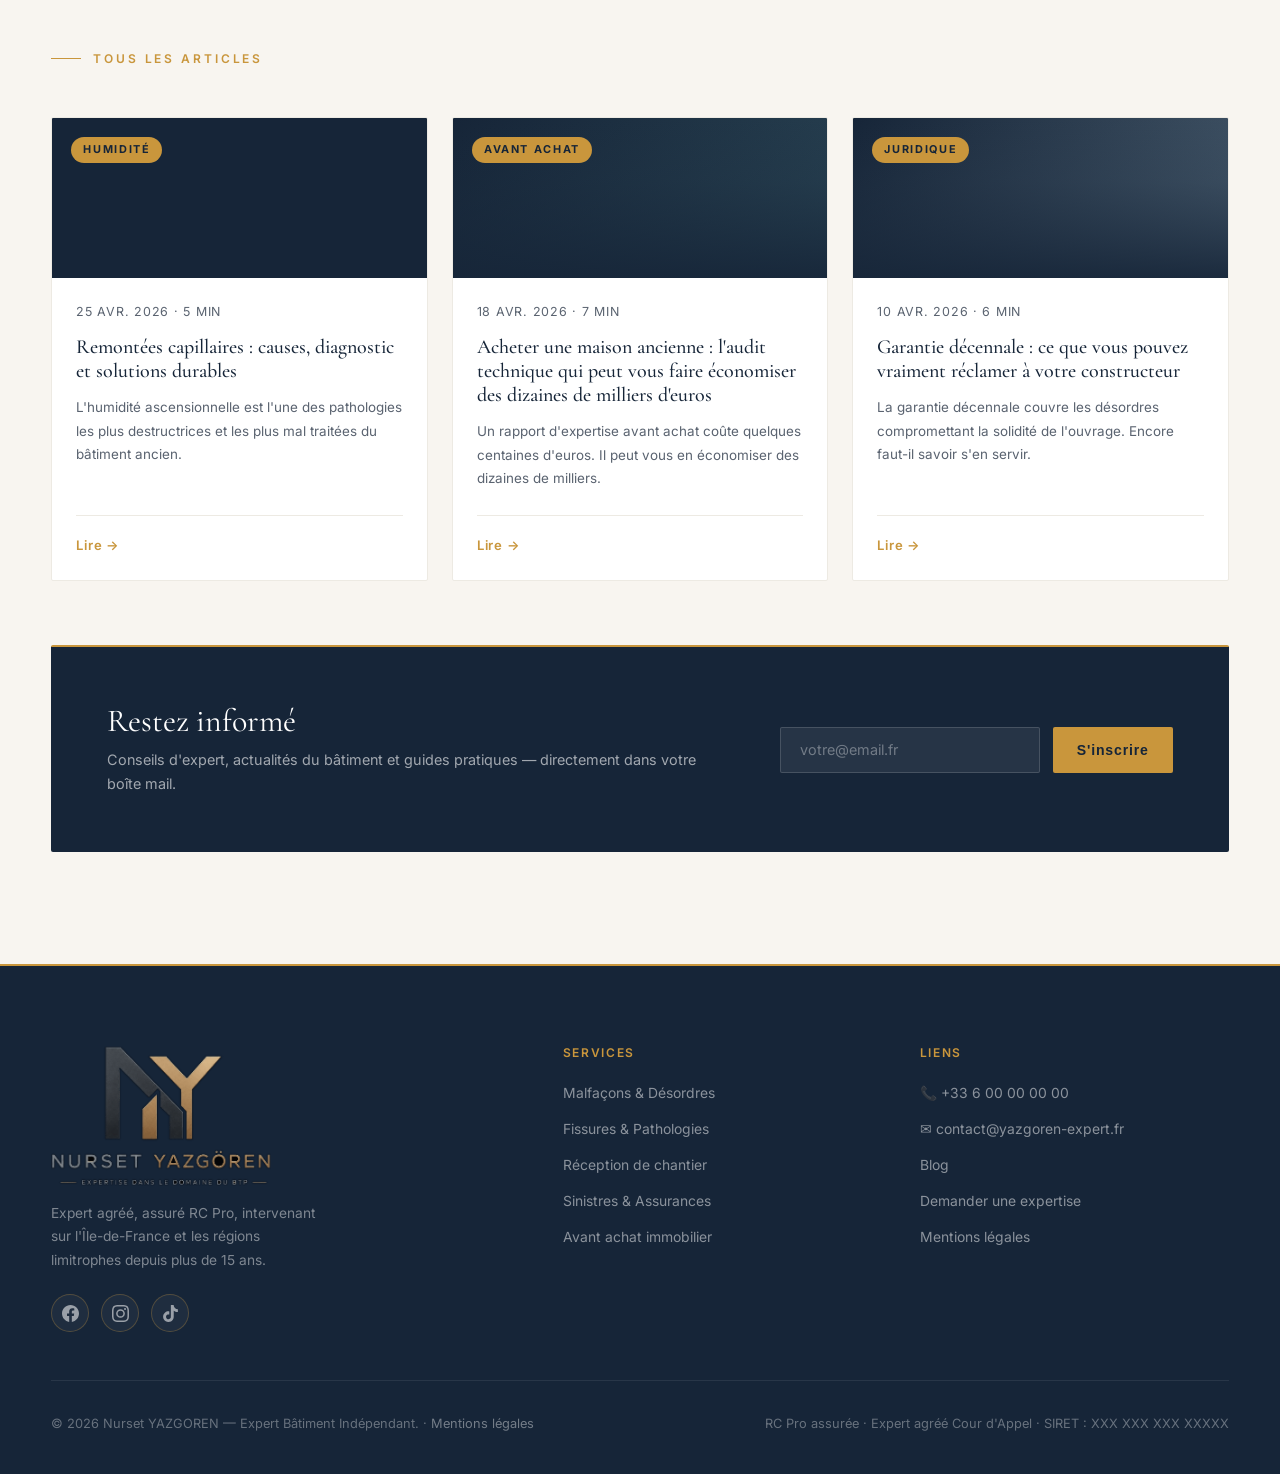
==== commit cafb91d9: "Add files via upload" ====
--- a/blog.html
+++ b/blog.html
@@ -1,330 +1,195 @@
-<!DOCTYPE html>
-<html lang="fr">
-<head>
-  <meta charset="UTF-8"/>
-  <title>Blog Expertise Bâtiment — Conseils & Guides | Nurset YAZGOREN</title>
-  <meta name="description" content="Conseils d'expert bâtiment, guides sur les fissures, malfaçons, VEFA et sinistres. Nurset YAZGOREN, expert indépendant dans l'Oise, le Val-d'Oise et la Somme.">
-  <meta name="keywords" content="blog expert bâtiment, fissures maison, malfaçons construction, réception VEFA, contre-expertise assurance bâtiment, expert Oise Val-d'Oise Somme">
-  <meta name="author" content="Nurset YAZGOREN">
-  <meta name="robots" content="index, follow">
-  <meta name="geo.region" content="FR-60 FR-95 FR-80">
-  <meta name="geo.placename" content="Oise, Val-d'Oise, Somme">
-  <link rel="canonical" href="https://www.yazgoren-expert.fr/">
-  <!-- Open Graph -->
-  <meta property="og:type" content="website">
-  <meta property="og:title" content="Blog — Conseils Expertise Bâtiment | Nurset YAZGOREN">
-  <meta property="og:description" content="Conseils d'expert bâtiment, guides sur les fissures, malfaçons, VEFA et sinistres. Nurset YAZGOREN, expert indépendant dans l'Oise, le Val-d'Oise et la Somme.">
-  <meta property="og:locale" content="fr_FR">
-  <meta property="og:site_name" content="Nurset YAZGOREN — Expert Bâtiment">
-  <!-- Twitter Card -->
-  <meta name="twitter:card" content="summary">
-  <meta name="twitter:title" content="Blog — Conseils Expertise Bâtiment | Nurset YAZGOREN">
-  <meta name="twitter:description" content="Conseils d'expert bâtiment, guides sur les fissures, malfaçons, VEFA et sinistres. Nurset YAZGOREN, expert indépendant dans l'Oise, le Val-d'Oise et la Somme.">
-  <script type="application/ld+json">
-    {
-      "@context": "https://schema.org",
-      "@type": "Blog",
-      "name": "Blog — Nurset YAZGOREN Expert Bâtiment",
-      "url": "https://www.yazgoren-expert.fr/blog.html",
-      "author": {"@type": "Person", "name": "Nurset YAZGOREN"},
-      "description": "Conseils et guides pratiques sur l'expertise bâtiment dans l'Oise, le Val-d'Oise et la Somme."
-    }
-  </script>
-  <meta name="viewport" content="width=device-width,initial-scale=1.0"/>
-  <link rel="preconnect" href="https://fonts.googleapis.com">
-  <link rel="preconnect" href="https://fonts.gstatic.com" crossorigin>
-  <link href="https://fonts.googleapis.com/css2?family=Cormorant+Garamond:ital,wght@0,300;0,400;0,500;0,600;0,700;1,300;1,400;1,500;1,600&family=Inter:wght@300;400;500;600&display=swap" rel="stylesheet">
-  <style>
-    :root {
-      --navy: #162538; --navy-mid: #162538; --navy-light: #162538;
-      --gold: #C9963C; --gold-light: #E0B86A; --gold-pale: #F2EBD9;
-      --stone: #F8F5F0; --white: #FFFFFF; --text: #3A3A3A; --text-muted: #6B7A8A; --border: #EDEAE3;
-      --shadow-sm: 0 1px 3px rgba(22,37,56,0.06);
-      --shadow-md: 0 4px 16px rgba(22,37,56,0.08), 0 2px 6px rgba(22,37,56,0.05);
-      --shadow-lg: 0 20px 48px rgba(22,37,56,0.10), 0 8px 20px rgba(22,37,56,0.06);
-      --shadow-gold: 0 8px 32px rgba(201,150,60,0.18);
-    }
-    *, *::before, *::after { margin: 0; padding: 0; box-sizing: border-box; }
-    html { scroll-behavior: smooth; }
-    body { font-family: 'Inter', sans-serif; background: var(--stone); color: var(--text); line-height: 1.65; overflow-x: hidden; -webkit-font-smoothing: antialiased; letter-spacing: -0.01em; }
-    h1,h2,h3,h4 { font-family: 'Cormorant Garamond', serif; line-height: 1.15; }
-    img { display: block; width: 100%; }
-    a { transition: color .2s ease; }
-    .container { width: min(1180px, 92%); margin: auto; }
-    section { padding: 7rem 0; }
-    .section-label { display:inline-flex; align-items:center; gap:.75rem; margin-bottom:1rem; }
-    .section-label .line { width:30px; height:1px; background:var(--gold); }
-    .section-label span { font-size:.75rem; letter-spacing:.24em; color:var(--gold); text-transform:uppercase; font-weight:600; }
-    .fade-up { opacity:0; transform:translateY(28px); transition:opacity .7s ease, transform .7s ease; }
-    .fade-up.visible { opacity:1; transform:translateY(0); }
-
-    header { position:fixed; top:0; left:0; width:100%; z-index:1000; background:rgba(22,37,56,0.97); backdrop-filter:blur(16px); border-bottom:1px solid rgba(201,150,60,0.15); transition:all .3s; }
-    .navbar { display:flex; justify-content:space-between; align-items:center; padding:1.1rem 0; }
-    .logo-link { text-decoration:none; display:flex; align-items:center; }
-    .logo-svg { height:52px; width:auto; }
-    .logo-svg-footer { height:64px; width:auto; margin-bottom:1rem; }
-    .nav-links { display:flex; gap:2.5rem; list-style:none; }
-    .nav-links a { text-decoration:none; color:rgba(255,255,255,0.78); font-size:.88rem; font-weight:500; letter-spacing:.04em; transition:color .25s; }
-    .nav-links a:hover { color:var(--gold-light); }
-    .btn-nav { display:inline-flex; align-items:center; gap:.5rem; padding:.75rem 1.5rem; background:var(--gold); color:var(--navy); font-family:'Inter',sans-serif; font-size:.85rem; font-weight:600; border:none; border-radius:6px; cursor:pointer; text-decoration:none; letter-spacing:.04em; transition:all .25s; }
-    .btn-nav:hover { background:var(--gold-light); transform:translateY(-1px); box-shadow:0 6px 20px rgba(201,150,60,.35); }
-    .menu-toggle { display:none; background:none; border:none; cursor:pointer; flex-direction:column; gap:5px; }
-    .menu-toggle span { display:block; width:24px; height:2px; background:var(--white); }
-    footer { background:var(--navy); padding:5rem 0 2.5rem; border-top:2px solid var(--gold); }
-    .footer-top { display:grid; grid-template-columns:1.5fr 1fr 1fr; gap:3rem; margin-bottom:3rem; }
-    .footer-brand p { margin-top:1rem; font-size:.86rem; color:rgba(255,255,255,0.45); max-width:280px; line-height:1.7; }
-    .footer-col h2 { font-family:'Inter',sans-serif; font-size:.75rem; font-weight:600; color:var(--gold); text-transform:uppercase; letter-spacing:.14em; margin-bottom:1.2rem; }
-    .footer-col ul { list-style:none; display:flex; flex-direction:column; gap:.6rem; }
-    .footer-col ul a { font-size:.87rem; color:rgba(255,255,255,0.5); text-decoration:none; transition:color .2s; }
-    .footer-col ul a:hover { color:rgba(255,255,255,0.9); }
-    .footer-bottom { padding-top:2rem; border-top:1px solid rgba(255,255,255,.08); display:flex; justify-content:space-between; align-items:center; }
-    .footer-bottom p { font-size:.8rem; color:rgba(255,255,255,.35); }
-    @media(max-width:860px){ .footer-top{grid-template-columns:1fr;} .footer-bottom{flex-direction:column;gap:.5rem;text-align:center;} }
-    @media(max-width:640px){ .nav-links{display:none;flex-direction:column;position:absolute;top:100%;left:0;width:100%;background:var(--navy);padding:1.5rem;gap:1.2rem;} .nav-links.open{display:flex;} .menu-toggle{display:flex;} .btn-nav.desktop{display:none;} }
-
-    .page-hero { padding:10rem 0 5rem; background:var(--navy); position:relative; overflow:hidden; }
-    .page-hero::before { content:''; position:absolute; inset:0; background:radial-gradient(ellipse at 80% 50%, rgba(201,150,60,0.07) 0%, transparent 60%); }
-    .page-hero-inner { position:relative; z-index:1; }
-    .page-eyebrow { display:inline-flex; align-items:center; gap:.75rem; margin-bottom:1.5rem; }
-    .page-eyebrow .line { width:30px; height:1px; background:var(--gold); }
-    .page-eyebrow span { font-size:.72rem; letter-spacing:.3em; color:var(--gold); text-transform:uppercase; font-weight:500; }
-    .page-hero h1 { font-size:clamp(2.8rem,5vw,5rem); color:var(--white); font-weight:300; font-style:italic; letter-spacing:-.02em; }
-    .page-hero p { color:rgba(255,255,255,0.6); font-size:1.05rem; max-width:500px; margin-top:1.2rem; font-weight:300; }
-
-    .blog-section { background:var(--stone); }
-
-    .blog-featured { display:grid; grid-template-columns:1.5fr 1fr; gap:2.5rem; margin-bottom:4rem; }
-
-    .article-featured { background:var(--white); border-radius:2px; overflow:hidden; border:1px solid var(--border); transition:box-shadow .3s; text-decoration:none; color:inherit; display:flex; flex-direction:column; }
-    .article-featured:hover { box-shadow:var(--shadow-lg); }
-
-    .article-img { height:300px; background:var(--navy); position:relative; overflow:hidden; }
-    .article-img-sm { height:180px; }
-
-    .article-img-overlay {
-      position:absolute; inset:0;
-      background:linear-gradient(to top, rgba(22,37,56,0.9) 0%, rgba(22,37,56,0.2) 60%, transparent 100%);
-    }
-
-    .article-cat {
-      position:absolute; top:1.2rem; left:1.2rem;
-      background:var(--gold); color:var(--navy);
-      font-size:.68rem; font-weight:700; letter-spacing:.15em;
-      text-transform:uppercase; padding:4px 12px; border-radius:20px;
-    }
-
-    .article-body { padding:2rem; flex:1; display:flex; flex-direction:column; }
-    .article-body-sm { padding:1.5rem; }
-
-    .article-meta { font-size:.78rem; color:var(--text-muted); letter-spacing:.06em; margin-bottom:.8rem; text-transform:uppercase; }
-
-    .article-title { font-family:'Cormorant Garamond',serif; font-size:1.7rem; color:var(--navy); font-weight:500; line-height:1.2; margin-bottom:.8rem; }
-    .article-title-sm { font-size:1.25rem; }
-
-    .article-excerpt { font-size:.9rem; color:var(--text-muted); line-height:1.75; flex:1; }
-
-    .article-footer { display:flex; justify-content:space-between; align-items:center; margin-top:1.5rem; padding-top:1.2rem; border-top:1px solid var(--border); }
-    .article-author { font-size:.8rem; color:var(--text-muted); }
-    .article-link { font-size:.82rem; color:var(--gold); font-weight:600; letter-spacing:.06em; }
-
-    .blog-grid { display:grid; grid-template-columns:repeat(3,1fr); gap:1.5rem; }
-
-    .article-card { background:var(--white); border-radius:2px; overflow:hidden; border:1px solid var(--border); transition:box-shadow .3s, transform .3s; text-decoration:none; color:inherit; display:flex; flex-direction:column; }
-    .article-card:hover { box-shadow:var(--shadow-md); transform:translateY(-3px); }
-
-    .article-card .article-img { height:160px; }
-
-    .newsletter-box {
-      margin-top:4rem; padding:3.5rem;
-      background:var(--navy); border-radius:2px;
-      display:flex; justify-content:space-between; align-items:center; gap:3rem;
-      border-top:2px solid var(--gold);
-    }
-    .newsletter-box h3 { font-family:'Cormorant Garamond',serif; font-size:2rem; color:var(--white); font-weight:400; }
-    .newsletter-box p { color:rgba(255,255,255,.6); font-size:.9rem; margin-top:.5rem; }
-    .newsletter-form { display:flex; gap:.8rem; flex-shrink:0; }
-    .newsletter-form input { padding:.85rem 1.2rem; border:1px solid rgba(255,255,255,.15); border-radius:2px; background:rgba(255,255,255,.07); color:var(--white); font-family:'Inter',sans-serif; font-size:.9rem; width:260px; outline:none; transition:border-color .25s; }
-    .newsletter-form input:focus { border-color:var(--gold); }
-    .newsletter-form input::placeholder { color:rgba(255,255,255,.35); }
-    .newsletter-form button { padding:.85rem 1.5rem; background:var(--gold); color:var(--navy); border:none; border-radius:2px; font-weight:600; font-size:.88rem; cursor:pointer; letter-spacing:.06em; transition:all .25s; white-space:nowrap; }
-    .newsletter-form button:hover { background:var(--gold-light); }
-
-    @media(max-width:1024px){ .blog-grid{grid-template-columns:repeat(2,1fr);} }
-    @media(max-width:860px){ .blog-featured{grid-template-columns:1fr;} .newsletter-box{flex-direction:column; align-items:flex-start;} .newsletter-form{flex-direction:column; width:100%;} .newsletter-form input{width:100%;} }
-    @media(max-width:640px){ .blog-grid{grid-template-columns:1fr;} }
-
-    .logo-img-real { height: 56px; width: auto; display: block; object-fit: contain; }
-    .footer-logo-crop { width: 220px; height: 140px; overflow: hidden; margin-bottom: 1rem; }
-    .logo-img-footer-real { width: 283px; height: auto; display: block; object-fit: contain; margin-left: -33px; margin-top: -66px; }
-
-    @media(max-width:640px){
-      .logo-img-real { height:48px; }
-      .footer-logo-crop { width:190px; height:121px; }
-      .logo-img-footer-real { width:245px; margin-left:-29px; margin-top:-57px; }
+<!DOCTYPE html>
+<html lang="fr">
+<head>
+  <meta charset="UTF-8"/>
+  <title>Blog Expertise Bâtiment — Conseils & Guides | Nurset YAZGOREN</title>
+  <meta name="description" content="Conseils d'expert bâtiment, guides sur les fissures, malfaçons, VEFA et sinistres. Nurset YAZGOREN, expert indépendant dans l'Oise, le Val-d'Oise et la Somme.">
+  <meta name="keywords" content="blog expert bâtiment, fissures maison, malfaçons construction, réception VEFA, contre-expertise assurance bâtiment, expert Oise Val-d'Oise Somme">
+  <meta name="author" content="Nurset YAZGOREN">
+  <meta name="robots" content="index, follow">
+  <meta name="geo.region" content="FR-60 FR-95 FR-80">
+  <meta name="geo.placename" content="Oise, Val-d'Oise, Somme">
+  <link rel="canonical" href="https://www.yazgoren-expert.fr/">
+  <!-- Open Graph -->
+  <meta property="og:type" content="website">
+  <meta property="og:title" content="Blog — Conseils Expertise Bâtiment | Nurset YAZGOREN">
+  <meta property="og:description" content="Conseils d'expert bâtiment, guides sur les fissures, malfaçons, VEFA et sinistres. Nurset YAZGOREN, expert indépendant dans l'Oise, le Val-d'Oise et la Somme.">
+  <meta property="og:locale" content="fr_FR">
+  <meta property="og:site_name" content="Nurset YAZGOREN — Expert Bâtiment">
+  <!-- Twitter Card -->
+  <meta name="twitter:card" content="summary">
+  <meta name="twitter:title" content="Blog — Conseils Expertise Bâtiment | Nurset YAZGOREN">
+  <meta name="twitter:description" content="Conseils d'expert bâtiment, guides sur les fissures, malfaçons, VEFA et sinistres. Nurset YAZGOREN, expert indépendant dans l'Oise, le Val-d'Oise et la Somme.">
+  <script type="application/ld+json">
+    {
+      "@context": "https://schema.org",
+      "@type": "Blog",
+      "name": "Blog — Nurset YAZGOREN Expert Bâtiment",
+      "url": "https://www.yazgoren-expert.fr/blog.html",
+      "author": {"@type": "Person", "name": "Nurset YAZGOREN"},
+      "description": "Conseils et guides pratiques sur l'expertise bâtiment dans l'Oise, le Val-d'Oise et la Somme."
     }
-
-    /* ─── SOCIAL LINKS ─── */
-    .footer-social { display:flex; gap:.75rem; margin-top:1.4rem; }
-    .footer-social a { width:38px; height:38px; border-radius:50%; display:flex; align-items:center; justify-content:center; border:1px solid rgba(201,150,60,0.3); background:rgba(255,255,255,0.04); transition:all .25s ease; text-decoration:none; }
-    .footer-social a:hover { background:var(--gold); border-color:var(--gold); transform:translateY(-2px); box-shadow:0 6px 16px rgba(201,150,60,.35); }
-    .footer-social a svg { width:17px; height:17px; fill:rgba(255,255,255,0.55); transition:fill .25s ease; }
-    .footer-social a:hover svg { fill:var(--navy); }
-
-  </style>
-</head>
-<body>
-  <header>
-    <div class="container navbar">
-      <a href="index.html" class="logo-link">
-        <img src="img/log1 .png" alt="Nurset YAZGÖREN — Expert Bâtiment BTP" class="logo-img-real">
-      </a>
-      <ul class="nav-links" id="navLinks">
-        <li><a href="index.html#about">Présentation</a></li>
-        <li><a href="index.html#services">Services</a></li>
-        <li><a href="index.html#tarifs">Tarifs</a></li>
-        <li><a href="blog.html" style="color:var(--gold);">Blog</a></li>
-        <li><a href="contact.html">Contact</a></li>
-      </ul>
-      <a href="contact.html" class="btn-nav desktop">📞 Demander un devis</a>
-      <button class="menu-toggle" id="menuToggle" aria-label="Menu"><span></span><span></span><span></span></button>
-    </div>
-  </header>
-
-  <section class="page-hero">
-    <div class="container page-hero-inner fade-up visible">
-      <div class="page-eyebrow"><div class="line"></div><span>Ressources & Conseils</span></div>
-      <h1>Le blog de<br><em style="color:var(--gold-light);">l'expert bâtiment</em></h1>
-      <p>Conseils pratiques, analyses techniques et guides pour mieux comprendre les pathologies du bâtiment et défendre vos droits.</p>
-    </div>
-  </section>
-
-  <section class="blog-section">
-    <div class="container">
-
-      <!-- Article en vedette -->
-      <div class="blog-featured fade-up">
-        <a href="#" class="article-featured">
-          <div class="article-img" style="background:linear-gradient(135deg, #162538 0%, #1a3040 100%);">
-            <div class="article-img-overlay"></div>
-            <span class="article-cat">Pathologies</span>
-          </div>
-          <div class="article-body">
-            <div class="article-meta">15 mai 2026 · 8 min de lecture</div>
-            <h2 class="article-title">Fissures dans une maison : comment distinguer les fissures bénignes des fissures structurelles ?</h2>
-            <p class="article-excerpt">Toutes les fissures ne se ressemblent pas et n'ont pas la même gravité. Une fissure capillaire de façade n'a rien à voir avec une lézarde structurelle qui traverse un mur porteur. Apprenez à les identifier avant de paniquer — ou de minimiser.</p>
-            <div class="article-footer">
-              <span class="article-author">Par Nurset YAZGOREN</span>
-              <span class="article-link">Lire l'article →</span>
-            </div>
-          </div>
-        </a>
-
-        <div style="display:flex; flex-direction:column; gap:1.5rem;">
-          <a href="#" class="article-featured">
-            <div class="article-img article-img-sm" style="background:linear-gradient(135deg, #162538 0%, #162538 100%);">
-              <div class="article-img-overlay"></div>
-              <span class="article-cat">VEFA</span>
-            </div>
-            <div class="article-body article-body-sm">
-              <div class="article-meta">8 mai 2026 · 6 min</div>
-              <h2 class="article-title article-title-sm">Réception VEFA : les 12 points à vérifier absolument avant de signer</h2>
-              <p class="article-excerpt" style="font-size:.85rem;">La réception d'un logement neuf est un moment clé. Une fois signé sans réserve, il devient très difficile de faire réparer les défauts.</p>
-              <div class="article-footer">
-                <span class="article-author">Par Nurset YAZGOREN</span>
-                <span class="article-link">Lire →</span>
-              </div>
-            </div>
-          </a>
-
-          <a href="#" class="article-featured">
-            <div class="article-img article-img-sm" style="background:linear-gradient(135deg, #4A5E70 0%, #162538 100%);">
-              <div class="article-img-overlay"></div>
-              <span class="article-cat">Assurance</span>
-            </div>
-            <div class="article-body article-body-sm">
-              <div class="article-meta">2 mai 2026 · 5 min</div>
-              <h2 class="article-title article-title-sm">Contre-expertise assurance : quand et pourquoi faire appel à un expert indépendant ?</h2>
-              <p class="article-excerpt" style="font-size:.85rem;">L'expert de votre assureur travaille pour lui, pas pour vous. Voici ce que change une contre-expertise indépendante.</p>
-              <div class="article-footer">
-                <span class="article-author">Par Nurset YAZGOREN</span>
-                <span class="article-link">Lire →</span>
-              </div>
-            </div>
-          </a>
-        </div>
-      </div>
-
-      <!-- Grille articles -->
-      <div class="section-label fade-up">
-        <div class="line"></div>
-        <span>Tous les articles</span>
-      </div>
-
-      <div class="blog-grid fade-up" style="margin-top:2rem;">
-        <a href="#" class="article-card">
-          <div class="article-img" style="background:linear-gradient(135deg, #162538 0%, #162538 100%);">
-            <div class="article-img-overlay"></div>
-            <span class="article-cat">Humidité</span>
-          </div>
-          <div class="article-body article-body-sm">
-            <div class="article-meta">25 avr. 2026 · 5 min</div>
-            <h3 class="article-title article-title-sm">Remontées capillaires : causes, diagnostic et solutions durables</h3>
-            <p class="article-excerpt" style="font-size:.84rem;">L'humidité ascensionnelle est l'une des pathologies les plus destructrices et les plus mal traitées du bâtiment ancien.</p>
-            <div class="article-footer">
-              <span class="article-link">Lire →</span>
-            </div>
-          </div>
-        </a>
-
-        <a href="#" class="article-card">
-          <div class="article-img" style="background:linear-gradient(135deg, #162538 0%, #2a4555 100%);">
-            <div class="article-img-overlay"></div>
-            <span class="article-cat">Avant achat</span>
-          </div>
-          <div class="article-body article-body-sm">
-            <div class="article-meta">18 avr. 2026 · 7 min</div>
-            <h3 class="article-title article-title-sm">Acheter une maison ancienne : l'audit technique qui peut vous faire économiser des dizaines de milliers d'euros</h3>
-            <p class="article-excerpt" style="font-size:.84rem;">Un rapport d'expertise avant achat coûte quelques centaines d'euros. Il peut vous en économiser des dizaines de milliers.</p>
-            <div class="article-footer">
-              <span class="article-link">Lire →</span>
-            </div>
-          </div>
-        </a>
-
-        <a href="#" class="article-card">
-          <div class="article-img" style="background:linear-gradient(135deg, #162538 0%, #4A5E70 100%);">
-            <div class="article-img-overlay"></div>
-            <span class="article-cat">Juridique</span>
-          </div>
-          <div class="article-body article-body-sm">
-            <div class="article-meta">10 avr. 2026 · 6 min</div>
-            <h3 class="article-title article-title-sm">Garantie décennale : ce que vous pouvez vraiment réclamer à votre constructeur</h3>
-            <p class="article-excerpt" style="font-size:.84rem;">La garantie décennale couvre les désordres compromettant la solidité de l'ouvrage. Encore faut-il savoir s'en servir.</p>
-            <div class="article-footer">
-              <span class="article-link">Lire →</span>
-            </div>
-          </div>
-        </a>
-      </div>
-
-      <!-- Newsletter -->
-      <div class="newsletter-box fade-up">
-        <div>
-          <h3>Restez informé</h3>
-          <p>Conseils d'expert, actualités du bâtiment et guides pratiques — directement dans votre boîte mail.</p>
-        </div>
-        <div class="newsletter-form">
-          <input type="email" placeholder="votre@email.fr">
-          <button>S'inscrire</button>
-        </div>
-      </div>
-
-    </div>
-  </section>
-
-  <footer>
-    <div class="container">
-      <div class="footer-top">
+  </script>
+  <meta name="viewport" content="width=device-width,initial-scale=1.0"/>
+  <link rel="preconnect" href="https://fonts.googleapis.com">
+  <link rel="preconnect" href="https://fonts.gstatic.com" crossorigin>
+  <link href="https://fonts.googleapis.com/css2?family=Cormorant+Garamond:ital,wght@0,300;0,400;0,500;0,600;0,700;1,300;1,400;1,500;1,600&family=Inter:wght@300;400;500;600&display=swap" rel="stylesheet">
+  <link rel="stylesheet" href="css/style.css">
+  <link rel="stylesheet" href="css/blog.css">
+</head>
+<body>
+  <header>
+    <div class="container navbar">
+      <a href="index.html" class="logo-link">
+        <img src="img/log1 .png" alt="Nurset YAZGÖREN — Expert Bâtiment BTP" class="logo-img-real">
+      </a>
+      <ul class="nav-links" id="navLinks">
+        <li><a href="index.html#about">Présentation</a></li>
+        <li><a href="index.html#services">Services</a></li>
+        <li><a href="index.html#tarifs">Tarifs</a></li>
+        <li><a href="blog.html" style="color:var(--gold);">Blog</a></li>
+        <li><a href="contact.html">Contact</a></li>
+      </ul>
+      <a href="contact.html" class="btn-nav desktop">📞 Demander un devis</a>
+      <button class="menu-toggle" id="menuToggle" aria-label="Menu"><span></span><span></span><span></span></button>
+    </div>
+  </header>
+
+  <section class="page-hero">
+    <div class="container page-hero-inner fade-up visible">
+      <div class="page-eyebrow"><div class="line"></div><span>Ressources & Conseils</span></div>
+      <h1>Le blog de<br><em style="color:var(--gold-light);">l'expert bâtiment</em></h1>
+      <p>Conseils pratiques, analyses techniques et guides pour mieux comprendre les pathologies du bâtiment et défendre vos droits.</p>
+    </div>
+  </section>
+
+  <section class="blog-section">
+    <div class="container">
+
+      <!-- Article en vedette -->
+      <div class="blog-featured fade-up">
+        <a href="#" class="article-featured">
+          <div class="article-img" style="background:linear-gradient(135deg, #162538 0%, #1a3040 100%);">
+            <div class="article-img-overlay"></div>
+            <span class="article-cat">Pathologies</span>
+          </div>
+          <div class="article-body">
+            <div class="article-meta">15 mai 2026 · 8 min de lecture</div>
+            <h2 class="article-title">Fissures dans une maison : comment distinguer les fissures bénignes des fissures structurelles ?</h2>
+            <p class="article-excerpt">Toutes les fissures ne se ressemblent pas et n'ont pas la même gravité. Une fissure capillaire de façade n'a rien à voir avec une lézarde structurelle qui traverse un mur porteur. Apprenez à les identifier avant de paniquer — ou de minimiser.</p>
+            <div class="article-footer">
+              <span class="article-author">Par Nurset YAZGOREN</span>
+              <span class="article-link">Lire l'article →</span>
+            </div>
+          </div>
+        </a>
+
+        <div style="display:flex; flex-direction:column; gap:1.5rem;">
+          <a href="#" class="article-featured">
+            <div class="article-img article-img-sm" style="background:linear-gradient(135deg, #162538 0%, #162538 100%);">
+              <div class="article-img-overlay"></div>
+              <span class="article-cat">VEFA</span>
+            </div>
+            <div class="article-body article-body-sm">
+              <div class="article-meta">8 mai 2026 · 6 min</div>
+              <h2 class="article-title article-title-sm">Réception VEFA : les 12 points à vérifier absolument avant de signer</h2>
+              <p class="article-excerpt" style="font-size:.85rem;">La réception d'un logement neuf est un moment clé. Une fois signé sans réserve, il devient très difficile de faire réparer les défauts.</p>
+              <div class="article-footer">
+                <span class="article-author">Par Nurset YAZGOREN</span>
+                <span class="article-link">Lire →</span>
+              </div>
+            </div>
+          </a>
+
+          <a href="#" class="article-featured">
+            <div class="article-img article-img-sm" style="background:linear-gradient(135deg, #4A5E70 0%, #162538 100%);">
+              <div class="article-img-overlay"></div>
+              <span class="article-cat">Assurance</span>
+            </div>
+            <div class="article-body article-body-sm">
+              <div class="article-meta">2 mai 2026 · 5 min</div>
+              <h2 class="article-title article-title-sm">Contre-expertise assurance : quand et pourquoi faire appel à un expert indépendant ?</h2>
+              <p class="article-excerpt" style="font-size:.85rem;">L'expert de votre assureur travaille pour lui, pas pour vous. Voici ce que change une contre-expertise indépendante.</p>
+              <div class="article-footer">
+                <span class="article-author">Par Nurset YAZGOREN</span>
+                <span class="article-link">Lire →</span>
+              </div>
+            </div>
+          </a>
+        </div>
+      </div>
+
+      <!-- Grille articles -->
+      <div class="section-label fade-up">
+        <div class="line"></div>
+        <span>Tous les articles</span>
+      </div>
+
+      <div class="blog-grid fade-up" style="margin-top:2rem;">
+        <a href="#" class="article-card">
+          <div class="article-img" style="background:linear-gradient(135deg, #162538 0%, #162538 100%);">
+            <div class="article-img-overlay"></div>
+            <span class="article-cat">Humidité</span>
+          </div>
+          <div class="article-body article-body-sm">
+            <div class="article-meta">25 avr. 2026 · 5 min</div>
+            <h3 class="article-title article-title-sm">Remontées capillaires : causes, diagnostic et solutions durables</h3>
+            <p class="article-excerpt" style="font-size:.84rem;">L'humidité ascensionnelle est l'une des pathologies les plus destructrices et les plus mal traitées du bâtiment ancien.</p>
+            <div class="article-footer">
+              <span class="article-link">Lire →</span>
+            </div>
+          </div>
+        </a>
+
+        <a href="#" class="article-card">
+          <div class="article-img" style="background:linear-gradient(135deg, #162538 0%, #2a4555 100%);">
+            <div class="article-img-overlay"></div>
+            <span class="article-cat">Avant achat</span>
+          </div>
+          <div class="article-body article-body-sm">
+            <div class="article-meta">18 avr. 2026 · 7 min</div>
+            <h3 class="article-title article-title-sm">Acheter une maison ancienne : l'audit technique qui peut vous faire économiser des dizaines de milliers d'euros</h3>
+            <p class="article-excerpt" style="font-size:.84rem;">Un rapport d'expertise avant achat coûte quelques centaines d'euros. Il peut vous en économiser des dizaines de milliers.</p>
+            <div class="article-footer">
+              <span class="article-link">Lire →</span>
+            </div>
+          </div>
+        </a>
+
+        <a href="#" class="article-card">
+          <div class="article-img" style="background:linear-gradient(135deg, #162538 0%, #4A5E70 100%);">
+            <div class="article-img-overlay"></div>
+            <span class="article-cat">Juridique</span>
+          </div>
+          <div class="article-body article-body-sm">
+            <div class="article-meta">10 avr. 2026 · 6 min</div>
+            <h3 class="article-title article-title-sm">Garantie décennale : ce que vous pouvez vraiment réclamer à votre constructeur</h3>
+            <p class="article-excerpt" style="font-size:.84rem;">La garantie décennale couvre les désordres compromettant la solidité de l'ouvrage. Encore faut-il savoir s'en servir.</p>
+            <div class="article-footer">
+              <span class="article-link">Lire →</span>
+            </div>
+          </div>
+        </a>
+      </div>
+
+      <!-- Newsletter -->
+      <div class="newsletter-box fade-up">
+        <div>
+          <h3>Restez informé</h3>
+          <p>Conseils d'expert, actualités du bâtiment et guides pratiques — directement dans votre boîte mail.</p>
+        </div>
+        <div class="newsletter-form">
+          <input type="email" placeholder="votre@email.fr">
+          <button>S'inscrire</button>
+        </div>
+      </div>
+
+    </div>
+  </section>
+
+  <footer>
+    <div class="container">
+      <div class="footer-top">
         <div class="footer-brand"><div class="footer-logo-crop"><img src="img/log1 .png" alt="Nurset YAZGÖREN" class="logo-img-footer-real"></div><p>Expert agréé, assuré RC Pro, intervenant sur l'Île-de-France et les régions limitrophes depuis plus de 15 ans.</p>
           <div class="footer-social">
             <a href="https://www.facebook.com/" target="_blank" rel="noopener" aria-label="Facebook"><svg viewBox="0 0 24 24" xmlns="http://www.w3.org/2000/svg"><path d="M24 12.073C24 5.405 18.627 0 12 0S0 5.405 0 12.073C0 18.1 4.388 23.094 10.125 24v-8.437H7.078v-3.49h3.047v-2.66c0-3.025 1.791-4.697 4.533-4.697 1.312 0 2.686.236 2.686.236v2.97h-1.513c-1.491 0-1.956.93-1.956 1.887v2.264h3.328l-.532 3.49h-2.796V24C19.612 23.094 24 18.1 24 12.073z"/></svg></a>
@@ -333,62 +198,62 @@
           </div>
         </div>
         <div class="footer-col"><h2>Services</h2><ul>
-          <li><a href="index.html#services">Malfaçons & Désordres</a></li>
-          <li><a href="index.html#services">Fissures & Pathologies</a></li>
-          <li><a href="index.html#services">Réception de chantier</a></li>
-          <li><a href="index.html#services">Sinistres & Assurances</a></li>
-          <li><a href="index.html#services">Avant achat immobilier</a></li>
-        </ul></div>
+          <li><a href="index.html#services">Malfaçons & Désordres</a></li>
+          <li><a href="index.html#services">Fissures & Pathologies</a></li>
+          <li><a href="index.html#services">Réception de chantier</a></li>
+          <li><a href="index.html#services">Sinistres & Assurances</a></li>
+          <li><a href="index.html#services">Avant achat immobilier</a></li>
+        </ul></div>
         <div class="footer-col"><h2>Liens</h2><ul>
-          <li><a href="tel:+33600000000">📞 +33 6 00 00 00 00</a></li>
-          <li><a href="mailto:contact@yazgoren-expert.fr">✉ contact@yazgoren-expert.fr</a></li>
-          <li><a href="blog.html">Blog</a></li>
-          <li><a href="contact.html">Demander une expertise</a></li>
-          <li><a href="mentions-legales.html">Mentions légales</a></li>
-        </ul></div>
-      </div>
-      <div class="footer-bottom">
-        <p>© 2026 Nurset YAZGOREN — Expert Bâtiment Indépendant. · <a href="mentions-legales.html" style="color:rgba(255,255,255,0.4);text-decoration:none;">Mentions légales</a></p>
-        <p>RC Pro assurée · Expert agréé Cour d'Appel · SIRET : XXX XXX XXX XXXXX</p>
-      </div>
-    </div>
-  </footer>
-  <script>
-        const menuToggle = document.getElementById('menuToggle');
-    const navLinks = document.getElementById('navLinks');
-
-    if (menuToggle && navLinks) {
-      menuToggle.addEventListener('click', (e) => {
-        e.stopPropagation();
-        navLinks.classList.toggle('open');
-        const spans = menuToggle.querySelectorAll('span');
-        if (navLinks.classList.contains('open')) {
-          spans[0].style.cssText = 'transform:translateY(7px) rotate(45deg)';
-          spans[1].style.cssText = 'opacity:0; transform:scaleX(0)';
-          spans[2].style.cssText = 'transform:translateY(-7px) rotate(-45deg)';
-        } else {
-          spans[0].style.cssText = '';
-          spans[1].style.cssText = '';
-          spans[2].style.cssText = '';
-        }
-      });
-      navLinks.querySelectorAll('a').forEach(a => {
-        a.addEventListener('click', () => {
-          navLinks.classList.remove('open');
-          menuToggle.querySelectorAll('span').forEach(s => s.style.cssText = '');
-        });
-      });
-      document.addEventListener('click', (e) => {
-        if (!menuToggle.contains(e.target) && !navLinks.contains(e.target)) {
-          navLinks.classList.remove('open');
-          menuToggle.querySelectorAll('span').forEach(s => s.style.cssText = '');
-        }
-      });
-    }
-    const obs=new IntersectionObserver(e=>{e.forEach(x=>{if(x.isIntersecting){x.target.classList.add('visible');obs.unobserve(x.target);}});},{threshold:.1});
-    document.querySelectorAll('.fade-up').forEach(el=>obs.observe(el));
-    const hdr=document.querySelector('header');
-    window.addEventListener('scroll',()=>{hdr.style.background=window.scrollY>60?'rgba(22,37,56,0.99)':'rgba(22,37,56,0.97)';});
-  </script>
-</body>
-</html>
+          <li><a href="tel:+33600000000">📞 +33 6 00 00 00 00</a></li>
+          <li><a href="mailto:contact@yazgoren-expert.fr">✉ contact@yazgoren-expert.fr</a></li>
+          <li><a href="blog.html">Blog</a></li>
+          <li><a href="contact.html">Demander une expertise</a></li>
+          <li><a href="mentions-legales.html">Mentions légales</a></li>
+        </ul></div>
+      </div>
+      <div class="footer-bottom">
+        <p>© 2026 Nurset YAZGOREN — Expert Bâtiment Indépendant. · <a href="mentions-legales.html" style="color:rgba(255,255,255,0.4);text-decoration:none;">Mentions légales</a></p>
+        <p>RC Pro assurée · Expert agréé Cour d'Appel · SIRET : XXX XXX XXX XXXXX</p>
+      </div>
+    </div>
+  </footer>
+  <script>
+        const menuToggle = document.getElementById('menuToggle');
+    const navLinks = document.getElementById('navLinks');
+
+    if (menuToggle && navLinks) {
+      menuToggle.addEventListener('click', (e) => {
+        e.stopPropagation();
+        navLinks.classList.toggle('open');
+        const spans = menuToggle.querySelectorAll('span');
+        if (navLinks.classList.contains('open')) {
+          spans[0].style.cssText = 'transform:translateY(7px) rotate(45deg)';
+          spans[1].style.cssText = 'opacity:0; transform:scaleX(0)';
+          spans[2].style.cssText = 'transform:translateY(-7px) rotate(-45deg)';
+        } else {
+          spans[0].style.cssText = '';
+          spans[1].style.cssText = '';
+          spans[2].style.cssText = '';
+        }
+      });
+      navLinks.querySelectorAll('a').forEach(a => {
+        a.addEventListener('click', () => {
+          navLinks.classList.remove('open');
+          menuToggle.querySelectorAll('span').forEach(s => s.style.cssText = '');
+        });
+      });
+      document.addEventListener('click', (e) => {
+        if (!menuToggle.contains(e.target) && !navLinks.contains(e.target)) {
+          navLinks.classList.remove('open');
+          menuToggle.querySelectorAll('span').forEach(s => s.style.cssText = '');
+        }
+      });
+    }
+    const obs=new IntersectionObserver(e=>{e.forEach(x=>{if(x.isIntersecting){x.target.classList.add('visible');obs.unobserve(x.target);}});},{threshold:.1});
+    document.querySelectorAll('.fade-up').forEach(el=>obs.observe(el));
+    const hdr=document.querySelector('header');
+    window.addEventListener('scroll',()=>{hdr.style.background=window.scrollY>60?'rgba(22,37,56,0.99)':'rgba(22,37,56,0.97)';});
+  </script>
+</body>
+</html>
--- a/css/style.css
+++ b/css/style.css
@@ -0,0 +1,385 @@
+/* ══════════════════════════════════════════════════════════════
+   style.css — Nurset YAZGOREN Expert Bâtiment
+   CSS commun à toutes les pages
+   ══════════════════════════════════════════════════════════════ */
+
+/* ─── VARIABLES ─── */
+:root {
+  --navy: #162538;
+  --navy-mid: #162538;
+  --navy-light: #162538;
+  --gold: #C9963C;
+  --gold-light: #E0B86A;
+  --gold-pale: #F2EBD9;
+  --stone: #F8F5F0;
+  --white: #FFFFFF;
+  --text: #3A3A3A;
+  --text-muted: #5A6370;
+  --border: #EDEAE3;
+  --shadow-sm: 0 1px 3px rgba(22,37,56,0.06), 0 1px 2px rgba(22,37,56,0.04);
+  --shadow-md: 0 4px 16px rgba(22,37,56,0.08), 0 2px 6px rgba(22,37,56,0.05);
+  --shadow-lg: 0 20px 48px rgba(22,37,56,0.10), 0 8px 20px rgba(22,37,56,0.06);
+  --shadow-gold: 0 8px 32px rgba(201,150,60,0.18);
+  --radius: 2px;
+  --radius-md: 4px;
+  --letter-wide: 0.12em;
+  --letter-wider: 0.22em;
+}
+
+/* ─── RESET & BASE ─── */
+*, *::before, *::after { margin: 0; padding: 0; box-sizing: border-box; }
+html { scroll-behavior: smooth; }
+body {
+  font-family: 'Inter', sans-serif;
+  background: var(--stone);
+  color: var(--text);
+  line-height: 1.65;
+  overflow-x: hidden;
+}
+h1, h2, h3, h4 { font-family: 'Cormorant Garamond', serif; line-height: 1.15; }
+img { display: block; width: 100%; }
+a { transition: color 0.2s ease; }
+
+.container { width: min(1180px, 92%); margin: auto; }
+
+/* ─── HEADER ─── */
+header {
+  position: fixed;
+  top: 0; left: 0;
+  width: 100%;
+  z-index: 1000;
+  overflow: visible;
+  background: rgba(22,37,56,0.97);
+  backdrop-filter: blur(16px);
+  border-bottom: 1px solid rgba(201,150,60,0.15);
+  box-shadow: 0 1px 0 rgba(255,255,255,0.04);
+  transition: all 0.3s ease;
+}
+.navbar {
+  display: flex;
+  justify-content: space-between;
+  align-items: center;
+  padding: 1.1rem 0;
+  position: relative;
+}
+.logo-link { text-decoration: none; display: flex; align-items: center; }
+.logo-img-real { height: 56px; width: auto; display: block; object-fit: contain; }
+.logo-wrap { display: flex; flex-direction: column; gap: 0.1rem; }
+.logo-name {
+  font-family: 'Cormorant Garamond', serif;
+  font-size: 1.35rem; font-weight: 700;
+  color: var(--white); letter-spacing: 0.08em; text-transform: uppercase;
+}
+.logo-sub {
+  font-size: 0.68rem; letter-spacing: 0.22em;
+  color: var(--gold); text-transform: uppercase; font-weight: 500;
+}
+.logo-img { height: 52px; width: auto; display: block; }
+.logo-svg { height: 52px; width: auto; }
+.logo-svg-footer { height: 64px; width: auto; margin-bottom: 1rem; }
+
+.nav-links { display: flex; gap: 2.5rem; list-style: none; }
+.nav-links a {
+  text-decoration: none; color: rgba(255,255,255,0.78);
+  font-size: 0.88rem; font-weight: 500; letter-spacing: 0.04em; transition: color 0.25s;
+}
+.nav-links a:hover { color: var(--gold-light); }
+
+.btn-nav {
+  display: inline-flex; align-items: center; gap: 0.5rem;
+  padding: 0.85rem 1.8rem;
+  background: var(--gold); color: var(--navy);
+  font-family: 'Inter', sans-serif; font-size: 0.9rem; font-weight: 700;
+  border: none; border-radius: 6px; cursor: pointer;
+  text-decoration: none; letter-spacing: 0.06em;
+  transition: all 0.25s ease;
+  outline: 2px solid rgba(255,255,255,0.12); outline-offset: 2px;
+}
+.btn-nav:hover {
+  background: var(--gold-light); transform: translateY(-1px);
+  box-shadow: 0 6px 20px rgba(201,150,60,0.35);
+}
+
+.menu-toggle {
+  display: none; background: none; border: none; cursor: pointer;
+  flex-direction: column; gap: 5px; padding: 4px; z-index: 1001;
+}
+.menu-toggle span {
+  display: block; width: 26px; height: 2px;
+  background: var(--white); transition: all 0.3s ease; border-radius: 2px;
+}
+
+/* ─── SECTIONS COMMUNES ─── */
+section { padding: 7rem 0; }
+
+.section-label { display: inline-flex; align-items: center; gap: 0.75rem; margin-bottom: 1rem; }
+.section-label .line { width: 30px; height: 1px; background: var(--gold); }
+.section-label span {
+  font-size: 0.75rem; letter-spacing: 0.24em;
+  color: var(--gold); text-transform: uppercase; font-weight: 600;
+}
+
+/* ─── BOUTONS ─── */
+.btn-primary {
+  display: inline-flex; align-items: center; gap: 0.6rem;
+  padding: 1rem 2rem; background: var(--gold); color: var(--navy);
+  font-weight: 600; font-size: 0.92rem; border-radius: 6px;
+  text-decoration: none; letter-spacing: 0.04em; transition: all 0.25s;
+}
+.btn-primary:hover {
+  background: var(--gold-light); transform: translateY(-2px);
+  box-shadow: 0 10px 30px rgba(201,150,60,0.4);
+}
+.btn-ghost {
+  display: inline-flex; align-items: center; gap: 0.6rem;
+  padding: 1rem 2rem; color: rgba(255,255,255,0.88);
+  font-size: 0.92rem; text-decoration: none;
+  border: 1px solid rgba(255,255,255,0.22); border-radius: 6px; transition: all 0.25s;
+}
+.btn-ghost:hover { background: rgba(255,255,255,0.07); border-color: rgba(255,255,255,0.4); }
+
+.btn-submit {
+  width: 100%; padding: 1.1rem;
+  background: var(--navy); color: var(--white);
+  border: none; border-radius: 4px;
+  font-family: 'Inter', sans-serif; font-size: 0.94rem; font-weight: 600;
+  cursor: pointer; letter-spacing: 0.06em; text-transform: uppercase;
+  margin-top: 0.5rem; transition: all 0.25s;
+  display: flex; align-items: center; justify-content: center; gap: 0.5rem;
+}
+.btn-submit:hover {
+  background: var(--gold); color: var(--navy);
+  box-shadow: var(--shadow-gold); transform: translateY(-1px);
+}
+.btn-submit:disabled { opacity: 0.65; cursor: not-allowed; transform: none !important; }
+
+/* ─── FORMULAIRE ─── */
+.form-row { display: grid; grid-template-columns: 1fr 1fr; gap: 1rem; }
+.form-field { margin-bottom: 1rem; display: flex; flex-direction: column; gap: 0.4rem; }
+.form-field label {
+  font-size: 0.78rem; font-weight: 600;
+  color: var(--navy); letter-spacing: 0.06em; text-transform: uppercase;
+}
+.form-field input,
+.form-field select,
+.form-field textarea {
+  padding: 0.9rem 1rem; border: 1px solid var(--border); border-radius: 4px;
+  font-family: 'Inter', sans-serif; font-size: 0.94rem;
+  color: var(--text); background: var(--stone); outline: none;
+  transition: border-color 0.25s; width: 100%;
+}
+.form-field input:focus,
+.form-field select:focus,
+.form-field textarea:focus { border-color: var(--gold); background: var(--white); }
+.form-field textarea { resize: vertical; min-height: 120px; }
+
+.contact-form-box {
+  background: var(--white); padding: 3.5rem; border-radius: 2px;
+  box-shadow: var(--shadow-lg); border: 1px solid var(--border); border-top: 3px solid var(--gold);
+}
+.contact-form-box h3 { font-size: 1.8rem; color: var(--navy); margin-bottom: 0.5rem; }
+.contact-form-box .subtitle { color: var(--text-muted); font-size: 0.88rem; margin-bottom: 2rem; }
+
+.form-feedback {
+  display: none; padding: 1rem 1.2rem; border-radius: 4px;
+  font-size: 0.88rem; font-weight: 500; margin-top: 0.8rem; text-align: center;
+}
+.form-feedback.success { background: #ecfdf5; color: #065f46; border: 1px solid #6ee7b7; }
+.form-feedback.error   { background: #fef2f2; color: #991b1b; border: 1px solid #fca5a5; }
+
+/* ─── CONTACT DETAIL ─── */
+.contact-detail { display: flex; align-items: center; gap: 1rem; }
+.cd-icon {
+  width: 42px; height: 42px; min-width: 42px; border-radius: 50%;
+  background: var(--navy); display: flex; align-items: center;
+  justify-content: center; font-size: 1rem;
+}
+.cd-text strong {
+  display: block; font-size: 0.82rem; color: var(--text-muted);
+  text-transform: uppercase; letter-spacing: 0.08em; margin-bottom: 0.15rem;
+}
+.cd-text a, .cd-text span {
+  color: var(--navy); font-weight: 600; text-decoration: none; font-size: 0.98rem;
+}
+.cd-text a:hover { color: var(--gold); }
+
+/* ─── FOOTER ─── */
+footer { background: var(--navy); padding: 5rem 0 2.5rem; border-top: 2px solid var(--gold); }
+.footer-top { display: grid; grid-template-columns: 1.5fr 1fr 1fr; gap: 3rem; margin-bottom: 3rem; }
+.footer-brand .logo-name { font-size: 1.2rem; }
+.footer-brand p { margin-top: 1rem; font-size: 0.86rem; color: rgba(255,255,255,0.45); max-width: 280px; line-height: 1.7; }
+.footer-col h2 {
+  font-family: 'Inter', sans-serif; font-size: 0.75rem; font-weight: 600;
+  color: var(--gold); text-transform: uppercase; letter-spacing: 0.14em; margin-bottom: 1.2rem;
+}
+.footer-col ul { list-style: none; display: flex; flex-direction: column; gap: 0.6rem; }
+.footer-col ul a { font-size: 0.87rem; color: rgba(255,255,255,0.5); text-decoration: none; transition: color 0.2s; }
+.footer-col ul a:hover { color: rgba(255,255,255,0.9); }
+.footer-bottom {
+  padding-top: 2rem; border-top: 1px solid rgba(255,255,255,0.08);
+  display: flex; justify-content: space-between; align-items: center;
+}
+.footer-bottom p { font-size: 0.8rem; color: rgba(255,255,255,0.35); }
+
+/* Logo footer */
+.footer-logo { height: 70px; width: auto; display: block; margin-bottom: 0.8rem; }
+.footer-logo-crop { width: 220px; height: 140px; overflow: hidden; margin-bottom: 1rem; }
+.logo-img-footer-real {
+  width: 283px; height: auto; display: block; object-fit: contain;
+  margin-left: -33px; margin-top: -66px;
+}
+
+/* ─── RÉSEAUX SOCIAUX ─── */
+.footer-social { display: flex; gap: 0.75rem; margin-top: 1.4rem; }
+.footer-social a {
+  width: 38px; height: 38px; border-radius: 50%;
+  display: flex; align-items: center; justify-content: center;
+  border: 1px solid rgba(201,150,60,0.3); background: rgba(255,255,255,0.04);
+  transition: all 0.25s ease; text-decoration: none;
+}
+.footer-social a:hover {
+  background: var(--gold); border-color: var(--gold);
+  transform: translateY(-2px); box-shadow: 0 6px 16px rgba(201,150,60,0.35);
+}
+.footer-social a svg { width: 17px; height: 17px; fill: rgba(255,255,255,0.55); transition: fill 0.25s ease; }
+.footer-social a:hover svg { fill: var(--navy); }
+
+/* ─── ANIMATIONS ─── */
+.fade-up { opacity: 0; transform: translateY(28px); transition: opacity 0.7s ease, transform 0.7s ease; }
+.fade-up.visible { opacity: 1; transform: translateY(0); }
+
+/* ─── FAB STICKY DESKTOP ─── */
+.fab-container {
+  position: fixed; bottom: 2rem; right: 2rem; z-index: 9999;
+  display: flex; flex-direction: column; align-items: flex-end; gap: 0.75rem;
+}
+.fab-tooltip {
+  background: var(--navy); color: var(--white);
+  font-size: 0.8rem; font-weight: 500;
+  padding: 0.5rem 1rem; border-radius: 6px;
+  white-space: nowrap; opacity: 0;
+  pointer-events: none; border: 1px solid rgba(201,150,60,0.3);
+  position: absolute; right: 68px; top: 50%;
+  transform: translateY(-50%) translateX(10px);
+  transition: opacity 0.25s ease, transform 0.25s ease;
+}
+.fab-tooltip::after {
+  content: ''; position: absolute; right: -6px; top: 50%;
+  transform: translateY(-50%); border: 6px solid transparent;
+  border-right: none; border-left-color: var(--navy);
+}
+.fab-item { position: relative; display: flex; align-items: center; }
+.fab-item:hover .fab-tooltip { opacity: 1; transform: translateY(-50%) translateX(0); }
+
+.fab-main {
+  width: 60px; height: 60px; border-radius: 50%;
+  background: var(--gold); color: var(--navy);
+  display: flex; align-items: center; justify-content: center;
+  font-size: 1.4rem; text-decoration: none;
+  box-shadow: 0 6px 24px rgba(201,150,60,0.45), 0 2px 8px rgba(0,0,0,0.15);
+  transition: all 0.3s ease;
+  animation: fab-pulse 2.5s ease-in-out infinite;
+  border: 3px solid rgba(255,255,255,0.25);
+}
+.fab-main:hover {
+  transform: scale(1.1) translateY(-2px);
+  box-shadow: 0 10px 32px rgba(201,150,60,0.6), 0 4px 12px rgba(0,0,0,0.2);
+  animation: none;
+}
+.fab-secondary {
+  width: 48px; height: 48px; border-radius: 50%;
+  background: #25D366; color: #fff;
+  display: flex; align-items: center; justify-content: center;
+  font-size: 1.2rem; text-decoration: none;
+  box-shadow: 0 4px 16px rgba(37,211,102,0.4);
+  transition: all 0.3s ease;
+  opacity: 0; transform: scale(0.7) translateY(10px); pointer-events: none;
+}
+.fab-secondary.visible { opacity: 1; transform: scale(1) translateY(0); pointer-events: all; }
+.fab-secondary:hover { transform: scale(1.08); box-shadow: 0 6px 20px rgba(37,211,102,0.55); }
+
+.fab-tertiary {
+  width: 48px; height: 48px; border-radius: 50%;
+  background: var(--navy); color: var(--gold);
+  display: flex; align-items: center; justify-content: center;
+  font-size: 1.1rem; text-decoration: none;
+  box-shadow: 0 4px 16px rgba(22,37,56,0.35);
+  transition: all 0.3s ease;
+  border: 1px solid rgba(201,150,60,0.3);
+  opacity: 0; transform: scale(0.7) translateY(10px); pointer-events: none;
+}
+.fab-tertiary.visible { opacity: 1; transform: scale(1) translateY(0); pointer-events: all; transition-delay: 0.05s; }
+.fab-tertiary:hover { background: rgba(22,37,56,0.95); transform: scale(1.08); }
+
+@keyframes fab-pulse {
+  0%, 100% { box-shadow: 0 6px 24px rgba(201,150,60,0.45), 0 0 0 0 rgba(201,150,60,0.4); }
+  50%       { box-shadow: 0 6px 24px rgba(201,150,60,0.45), 0 0 0 12px rgba(201,150,60,0); }
+}
+
+/* ─── BARRE MOBILE STICKY ─── */
+.fab-mobile-bar {
+  display: none; position: fixed; bottom: 0; left: 0; right: 0; z-index: 9999;
+  padding: 0.8rem 1.2rem; background: var(--navy); border-top: 2px solid var(--gold);
+  gap: 0.75rem; box-shadow: 0 -4px 20px rgba(0,0,0,0.2);
+}
+.fab-mobile-bar a {
+  flex: 1; display: flex; align-items: center; justify-content: center; gap: 0.5rem;
+  padding: 0.85rem 0.5rem; border-radius: 6px;
+  font-family: 'Inter', sans-serif; font-size: 0.88rem; font-weight: 700;
+  text-decoration: none; letter-spacing: 0.04em; transition: all 0.2s;
+}
+.fab-mobile-call { background: var(--gold); color: var(--navy); }
+.fab-mobile-whatsapp { background: #25D366; color: #fff; }
+.fab-mobile-call:hover { background: var(--gold-light); }
+.fab-mobile-whatsapp:hover { background: #1fb858; }
+
+/* ─── RESPONSIVE COMMUN ─── */
+@media (max-width: 1024px) {
+  .process-steps { grid-template-columns: repeat(2, 1fr); gap: 3rem; }
+  .process-steps::before { display: none; }
+  .trust-grid { grid-template-columns: repeat(2, 1fr); }
+}
+
+@media (max-width: 860px) {
+  .about-grid,
+  .contact-grid,
+  .footer-top { grid-template-columns: 1fr; }
+  .about-img-badge { bottom: 1rem; right: 1rem; }
+  .services-grid { grid-template-columns: 1fr 1fr; }
+  .hero-stats { position: static; flex-direction: row; margin-top: 3rem; }
+  .stat-item { border-left: none; border-top: 2px solid var(--gold); }
+  .services-header,
+  .trust-top { flex-direction: column; align-items: flex-start; }
+  .form-row { grid-template-columns: 1fr; }
+  .footer-bottom { flex-direction: column; gap: 0.5rem; text-align: center; }
+  .tarifs-grid { grid-template-columns: 1fr; }
+  .avis-grid { grid-template-columns: 1fr; }
+}
+
+@media (max-width: 768px) {
+  .fab-container { display: none; }
+  .fab-mobile-bar { display: flex; }
+  body { padding-bottom: 72px; }
+}
+
+@media (max-width: 640px) {
+  .nav-links {
+    display: none; flex-direction: column;
+    position: absolute; top: 100%; left: 0; width: 100%;
+    background: var(--navy); padding: 1.5rem 2rem; gap: 0;
+    border-top: 1px solid rgba(201,150,60,0.2);
+    box-shadow: 0 8px 24px rgba(0,0,0,0.2); z-index: 999;
+  }
+  .nav-links.open { display: flex; }
+  .nav-links li { border-bottom: 1px solid rgba(255,255,255,0.06); }
+  .nav-links li:last-child { border-bottom: none; }
+  .nav-links a { display: block; padding: 0.9rem 0; font-size: 0.95rem; color: rgba(255,255,255,0.85); }
+  .menu-toggle { display: flex !important; }
+  .btn-nav.desktop { display: none !important; }
+  .services-grid { grid-template-columns: 1fr; }
+  .trust-grid { grid-template-columns: 1fr; }
+  .process-steps { grid-template-columns: 1fr; }
+  .logo-img-real { height: 48px; }
+  .footer-logo-crop { width: 190px; height: 121px; }
+  .logo-img-footer-real { width: 245px; margin-left: -29px; margin-top: -57px; }
+}
--- a/css/blog.css
+++ b/css/blog.css
@@ -0,0 +1,81 @@
+/* ══════════════════════════════════════════════════════════════
+   blog.css — Styles spécifiques à la page blog
+   ══════════════════════════════════════════════════════════════ */
+
+/* ─── HERO PAGE ─── */
+.page-hero { padding: 10rem 0 5rem; background: var(--navy); position: relative; overflow: hidden; }
+.page-hero::before { content: ''; position: absolute; inset: 0; background: radial-gradient(ellipse at 80% 50%, rgba(201,150,60,0.07) 0%, transparent 60%); }
+.page-hero-inner { position: relative; z-index: 1; }
+.page-eyebrow { display: inline-flex; align-items: center; gap: 0.75rem; margin-bottom: 1.5rem; }
+.page-eyebrow .line { width: 30px; height: 1px; background: var(--gold); }
+.page-eyebrow span { font-size: 0.72rem; letter-spacing: 0.3em; color: var(--gold); text-transform: uppercase; font-weight: 500; }
+.page-hero h1 { font-size: clamp(2.8rem, 5vw, 5rem); color: var(--white); font-weight: 300; font-style: italic; letter-spacing: -0.02em; }
+.page-hero p { color: rgba(255,255,255,0.6); font-size: 1.05rem; max-width: 500px; margin-top: 1.2rem; font-weight: 300; }
+
+/* ─── SECTION BLOG ─── */
+.blog-section { background: var(--stone); }
+
+.blog-featured { display: grid; grid-template-columns: 1.5fr 1fr; gap: 2.5rem; margin-bottom: 4rem; }
+
+.article-featured {
+  background: var(--white); border-radius: 2px; overflow: hidden;
+  border: 1px solid var(--border); transition: box-shadow 0.3s;
+  text-decoration: none; color: inherit; display: flex; flex-direction: column;
+}
+.article-featured:hover { box-shadow: var(--shadow-lg); }
+
+.article-img { height: 300px; background: var(--navy); position: relative; overflow: hidden; }
+.article-img-sm { height: 180px; }
+
+.article-img-overlay {
+  position: absolute; inset: 0;
+  background: linear-gradient(to top, rgba(22,37,56,0.9) 0%, rgba(22,37,56,0.2) 60%, transparent 100%);
+}
+
+.article-cat {
+  position: absolute; top: 1.2rem; left: 1.2rem;
+  background: var(--gold); color: var(--navy);
+  font-size: 0.68rem; font-weight: 700; letter-spacing: 0.15em;
+  text-transform: uppercase; padding: 4px 12px; border-radius: 20px;
+}
+
+.article-body { padding: 2rem; flex: 1; display: flex; flex-direction: column; }
+.article-body-sm { padding: 1.5rem; }
+.article-meta { font-size: 0.78rem; color: var(--text-muted); letter-spacing: 0.06em; margin-bottom: 0.8rem; text-transform: uppercase; }
+.article-title { font-family: 'Cormorant Garamond', serif; font-size: 1.7rem; color: var(--navy); font-weight: 500; line-height: 1.2; margin-bottom: 0.8rem; }
+.article-title-sm { font-size: 1.25rem; }
+.article-excerpt { font-size: 0.9rem; color: var(--text-muted); line-height: 1.75; flex: 1; }
+.article-footer { display: flex; justify-content: space-between; align-items: center; margin-top: 1.5rem; padding-top: 1.2rem; border-top: 1px solid var(--border); }
+.article-author { font-size: 0.8rem; color: var(--text-muted); }
+.article-link { font-size: 0.82rem; color: var(--gold); font-weight: 600; letter-spacing: 0.06em; }
+
+.blog-grid { display: grid; grid-template-columns: repeat(3, 1fr); gap: 1.5rem; }
+.article-card { background: var(--white); border-radius: 2px; overflow: hidden; border: 1px solid var(--border); transition: box-shadow 0.3s, transform 0.3s; text-decoration: none; color: inherit; display: flex; flex-direction: column; }
+.article-card:hover { box-shadow: var(--shadow-md); transform: translateY(-3px); }
+.article-card .article-img { height: 160px; }
+
+/* ─── NEWSLETTER ─── */
+.newsletter-box {
+  margin-top: 4rem; padding: 3.5rem;
+  background: var(--navy); border-radius: 2px;
+  display: flex; justify-content: space-between; align-items: center; gap: 3rem;
+  border-top: 2px solid var(--gold);
+}
+.newsletter-box h3 { font-family: 'Cormorant Garamond', serif; font-size: 2rem; color: var(--white); font-weight: 400; }
+.newsletter-box p { color: rgba(255,255,255,0.6); font-size: 0.9rem; margin-top: 0.5rem; }
+.newsletter-form { display: flex; gap: 0.8rem; flex-shrink: 0; }
+.newsletter-form input { padding: 0.85rem 1.2rem; border: 1px solid rgba(255,255,255,0.15); border-radius: 2px; background: rgba(255,255,255,0.07); color: var(--white); font-family: 'Inter', sans-serif; font-size: 0.9rem; width: 260px; outline: none; transition: border-color 0.25s; }
+.newsletter-form input:focus { border-color: var(--gold); }
+.newsletter-form input::placeholder { color: rgba(255,255,255,0.35); }
+.newsletter-form button { padding: 0.85rem 1.5rem; background: var(--gold); color: var(--navy); border: none; border-radius: 2px; font-weight: 600; font-size: 0.88rem; cursor: pointer; letter-spacing: 0.06em; transition: all 0.25s; white-space: nowrap; }
+.newsletter-form button:hover { background: var(--gold-light); }
+
+/* ─── RESPONSIVE ─── */
+@media (max-width: 1024px) { .blog-grid { grid-template-columns: repeat(2, 1fr); } }
+@media (max-width: 860px) {
+  .blog-featured { grid-template-columns: 1fr; }
+  .newsletter-box { flex-direction: column; align-items: flex-start; }
+  .newsletter-form { flex-direction: column; width: 100%; }
+  .newsletter-form input { width: 100%; }
+}
+@media (max-width: 640px) { .blog-grid { grid-template-columns: 1fr; } }
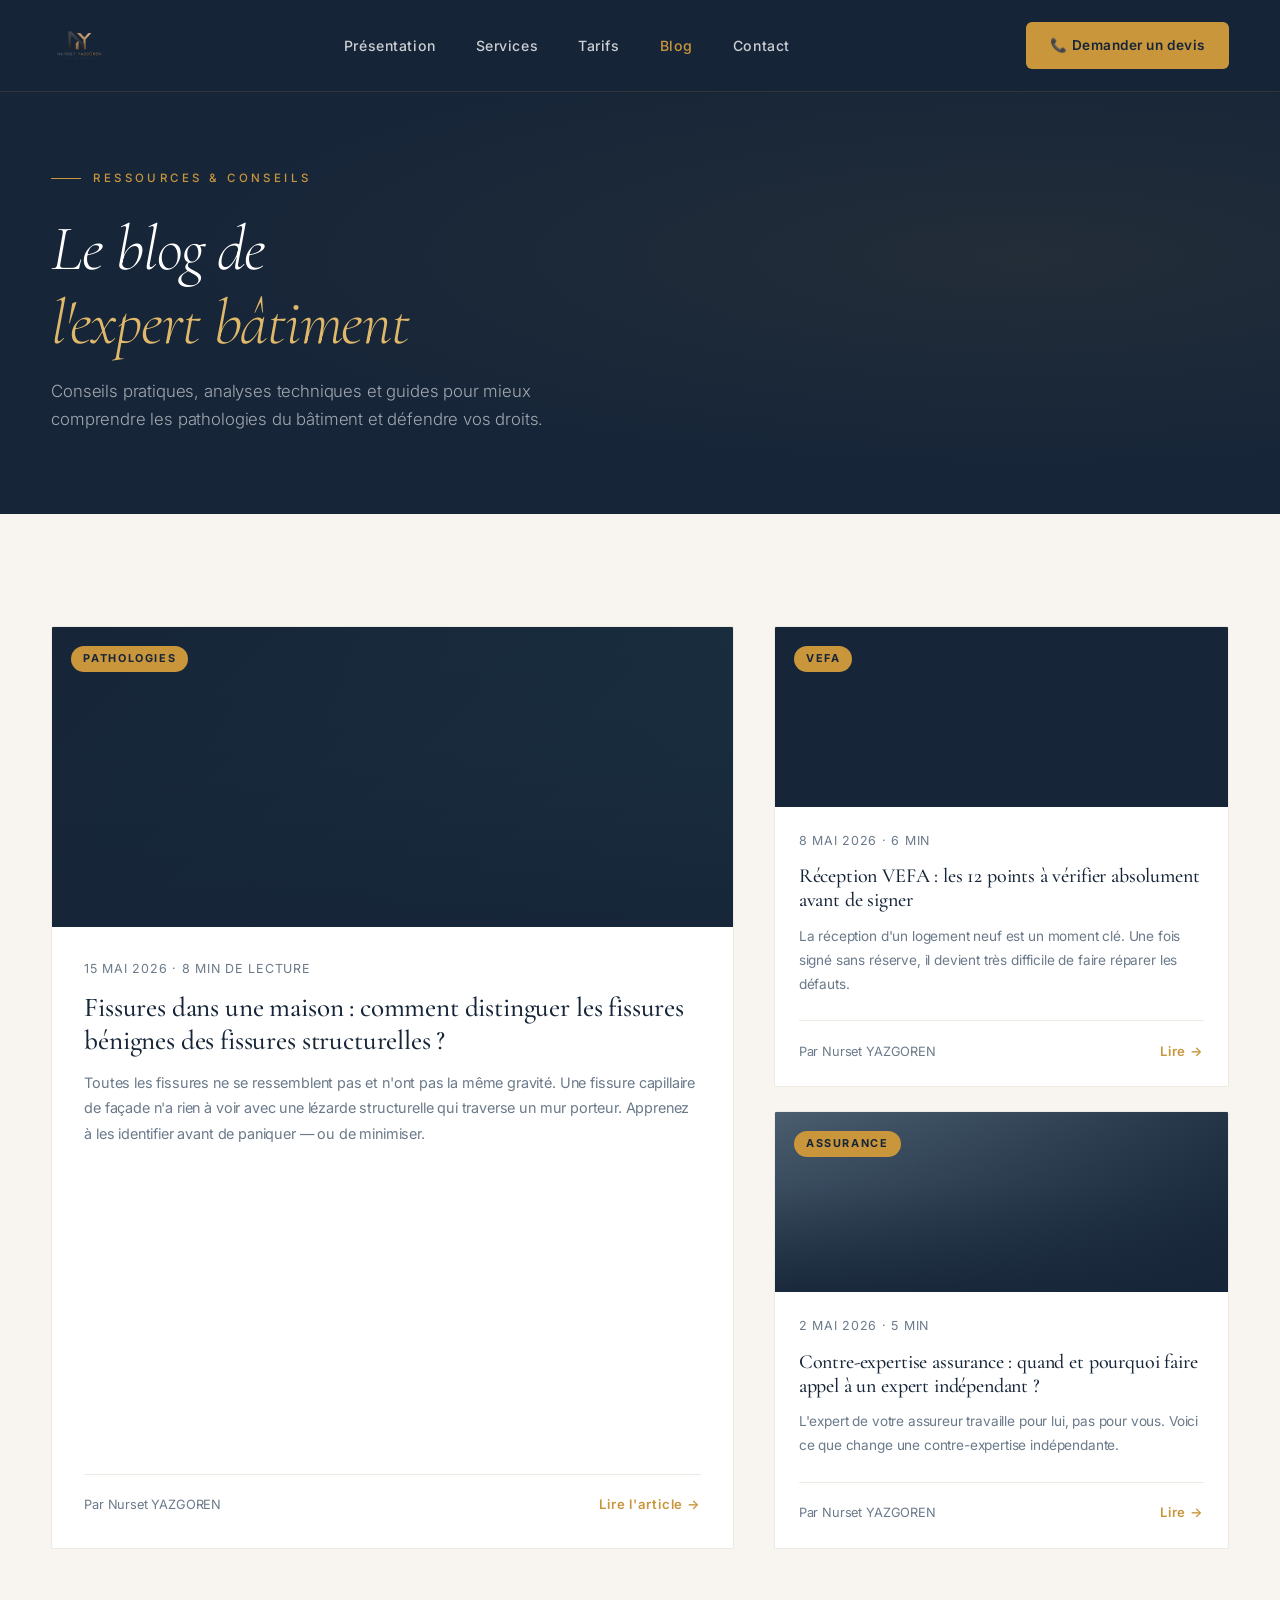
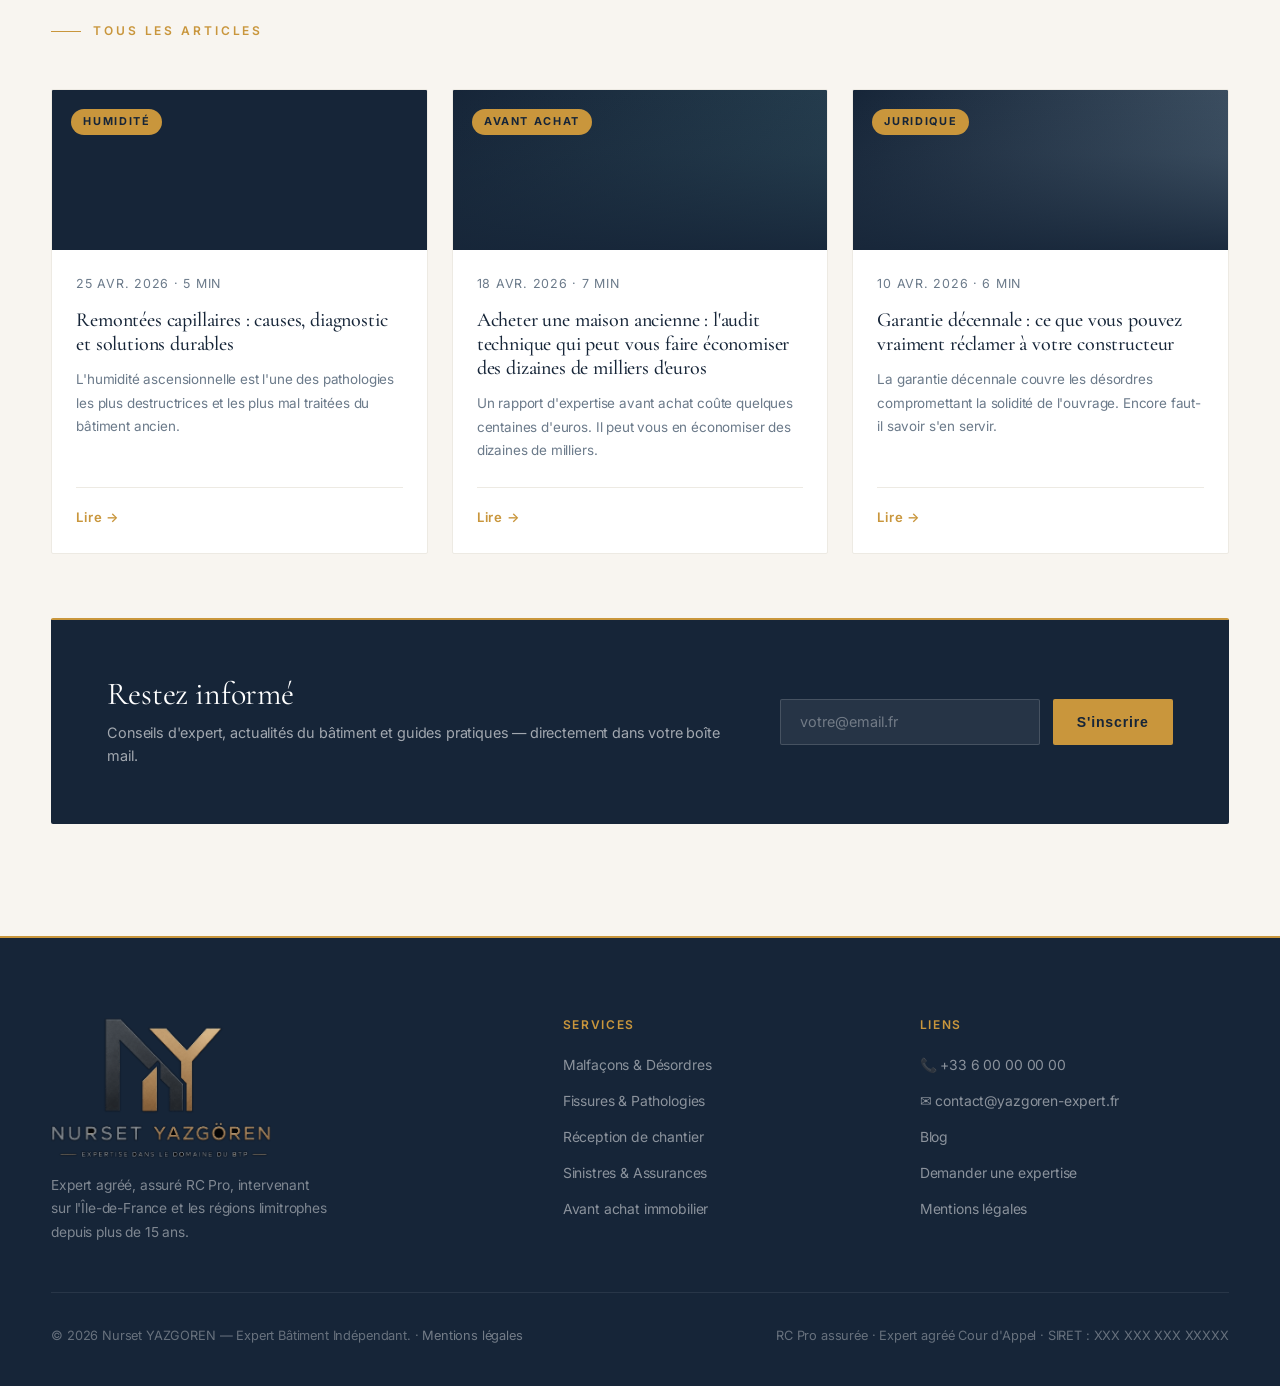
==== commit 4ca5c923: "Add files via upload" ====
--- a/blog.html
+++ b/blog.html
@@ -1,259 +1,381 @@
-<!DOCTYPE html>
-<html lang="fr">
-<head>
-  <meta charset="UTF-8"/>
-  <title>Blog Expertise Bâtiment — Conseils & Guides | Nurset YAZGOREN</title>
-  <meta name="description" content="Conseils d'expert bâtiment, guides sur les fissures, malfaçons, VEFA et sinistres. Nurset YAZGOREN, expert indépendant dans l'Oise, le Val-d'Oise et la Somme.">
-  <meta name="keywords" content="blog expert bâtiment, fissures maison, malfaçons construction, réception VEFA, contre-expertise assurance bâtiment, expert Oise Val-d'Oise Somme">
-  <meta name="author" content="Nurset YAZGOREN">
-  <meta name="robots" content="index, follow">
-  <meta name="geo.region" content="FR-60 FR-95 FR-80">
-  <meta name="geo.placename" content="Oise, Val-d'Oise, Somme">
-  <link rel="canonical" href="https://www.yazgoren-expert.fr/">
-  <!-- Open Graph -->
-  <meta property="og:type" content="website">
-  <meta property="og:title" content="Blog — Conseils Expertise Bâtiment | Nurset YAZGOREN">
-  <meta property="og:description" content="Conseils d'expert bâtiment, guides sur les fissures, malfaçons, VEFA et sinistres. Nurset YAZGOREN, expert indépendant dans l'Oise, le Val-d'Oise et la Somme.">
-  <meta property="og:locale" content="fr_FR">
-  <meta property="og:site_name" content="Nurset YAZGOREN — Expert Bâtiment">
-  <!-- Twitter Card -->
-  <meta name="twitter:card" content="summary">
-  <meta name="twitter:title" content="Blog — Conseils Expertise Bâtiment | Nurset YAZGOREN">
-  <meta name="twitter:description" content="Conseils d'expert bâtiment, guides sur les fissures, malfaçons, VEFA et sinistres. Nurset YAZGOREN, expert indépendant dans l'Oise, le Val-d'Oise et la Somme.">
-  <script type="application/ld+json">
-    {
-      "@context": "https://schema.org",
-      "@type": "Blog",
-      "name": "Blog — Nurset YAZGOREN Expert Bâtiment",
-      "url": "https://www.yazgoren-expert.fr/blog.html",
-      "author": {"@type": "Person", "name": "Nurset YAZGOREN"},
-      "description": "Conseils et guides pratiques sur l'expertise bâtiment dans l'Oise, le Val-d'Oise et la Somme."
+<!DOCTYPE html>
+<html lang="fr">
+<head>
+  <meta charset="UTF-8"/>
+  <title>Blog Expertise Bâtiment — Conseils & Guides | Nurset YAZGOREN</title>
+  <meta name="description" content="Conseils d'expert bâtiment, guides sur les fissures, malfaçons, VEFA et sinistres. Nurset YAZGOREN, expert indépendant dans l'Oise, le Val-d'Oise et la Somme.">
+  <meta name="keywords" content="blog expert bâtiment, fissures maison, malfaçons construction, réception VEFA, contre-expertise assurance bâtiment, expert Oise Val-d'Oise Somme">
+  <meta name="author" content="Nurset YAZGOREN">
+  <meta name="robots" content="index, follow">
+  <meta name="geo.region" content="FR-60 FR-95 FR-80">
+  <meta name="geo.placename" content="Oise, Val-d'Oise, Somme">
+  <link rel="canonical" href="https://www.yazgoren-expert.fr/">
+  <!-- Open Graph -->
+  <meta property="og:type" content="website">
+  <meta property="og:title" content="Blog — Conseils Expertise Bâtiment | Nurset YAZGOREN">
+  <meta property="og:description" content="Conseils d'expert bâtiment, guides sur les fissures, malfaçons, VEFA et sinistres. Nurset YAZGOREN, expert indépendant dans l'Oise, le Val-d'Oise et la Somme.">
+  <meta property="og:locale" content="fr_FR">
+  <meta property="og:site_name" content="Nurset YAZGOREN — Expert Bâtiment">
+  <!-- Twitter Card -->
+  <meta name="twitter:card" content="summary">
+  <meta name="twitter:title" content="Blog — Conseils Expertise Bâtiment | Nurset YAZGOREN">
+  <meta name="twitter:description" content="Conseils d'expert bâtiment, guides sur les fissures, malfaçons, VEFA et sinistres. Nurset YAZGOREN, expert indépendant dans l'Oise, le Val-d'Oise et la Somme.">
+  <script type="application/ld+json">
+    {
+      "@context": "https://schema.org",
+      "@type": "Blog",
+      "name": "Blog — Nurset YAZGOREN Expert Bâtiment",
+      "url": "https://www.yazgoren-expert.fr/blog.html",
+      "author": {"@type": "Person", "name": "Nurset YAZGOREN"},
+      "description": "Conseils et guides pratiques sur l'expertise bâtiment dans l'Oise, le Val-d'Oise et la Somme."
+    }
+  </script>
+  <meta name="viewport" content="width=device-width,initial-scale=1.0"/>
+  <link rel="preconnect" href="https://fonts.googleapis.com">
+  <link rel="preconnect" href="https://fonts.gstatic.com" crossorigin>
+  <link href="https://fonts.googleapis.com/css2?family=Cormorant+Garamond:ital,wght@0,300;0,400;0,500;0,600;0,700;1,300;1,400;1,500;1,600&family=Inter:wght@300;400;500;600&display=swap" rel="stylesheet">
+  <style>
+    :root {
+      --navy: #162538; --navy-mid: #162538; --navy-light: #162538;
+      --gold: #C9963C; --gold-light: #E0B86A; --gold-pale: #F2EBD9;
+      --stone: #F8F5F0; --white: #FFFFFF; --text: #3A3A3A; --text-muted: #6B7A8A; --border: #EDEAE3;
+      --shadow-sm: 0 1px 3px rgba(22,37,56,0.06);
+      --shadow-md: 0 4px 16px rgba(22,37,56,0.08), 0 2px 6px rgba(22,37,56,0.05);
+      --shadow-lg: 0 20px 48px rgba(22,37,56,0.10), 0 8px 20px rgba(22,37,56,0.06);
+      --shadow-gold: 0 8px 32px rgba(201,150,60,0.18);
+    }
+    *, *::before, *::after { margin: 0; padding: 0; box-sizing: border-box; }
+    html { scroll-behavior: smooth; }
+    body { font-family: 'Inter', sans-serif; background: var(--stone); color: var(--text); line-height: 1.65; overflow-x: hidden; -webkit-font-smoothing: antialiased; letter-spacing: -0.01em; }
+    h1,h2,h3,h4 { font-family: 'Cormorant Garamond', serif; line-height: 1.15; }
+    img { display: block; width: 100%; }
+    a { transition: color .2s ease; }
+    .container { width: min(1180px, 92%); margin: auto; }
+    section { padding: 7rem 0; }
+    .section-label { display:inline-flex; align-items:center; gap:.75rem; margin-bottom:1rem; }
+    .section-label .line { width:30px; height:1px; background:var(--gold); }
+    .section-label span { font-size:.75rem; letter-spacing:.24em; color:var(--gold); text-transform:uppercase; font-weight:600; }
+    .fade-up { opacity:0; transform:translateY(28px); transition:opacity .7s ease, transform .7s ease; }
+    .fade-up.visible { opacity:1; transform:translateY(0); }
+
+    header { position:fixed; top:0; left:0; width:100%; z-index:1000; background:rgba(22,37,56,0.97); backdrop-filter:blur(16px); border-bottom:1px solid rgba(201,150,60,0.15); transition:all .3s; }
+    .navbar { display:flex; justify-content:space-between; align-items:center; padding:1.1rem 0; }
+    .logo-link { text-decoration:none; display:flex; align-items:center; }
+    .logo-svg { height:52px; width:auto; }
+    .logo-svg-footer { height:64px; width:auto; margin-bottom:1rem; }
+    .nav-links { display:flex; gap:2.5rem; list-style:none; }
+    .nav-links a { text-decoration:none; color:rgba(255,255,255,0.78); font-size:.88rem; font-weight:500; letter-spacing:.04em; transition:color .25s; }
+    .nav-links a:hover { color:var(--gold-light); }
+    .btn-nav { display:inline-flex; align-items:center; gap:.5rem; padding:.75rem 1.5rem; background:var(--gold); color:var(--navy); font-family:'Inter',sans-serif; font-size:.85rem; font-weight:600; border:none; border-radius:6px; cursor:pointer; text-decoration:none; letter-spacing:.04em; transition:all .25s; }
+    .btn-nav:hover { background:var(--gold-light); transform:translateY(-1px); box-shadow:0 6px 20px rgba(201,150,60,.35); }
+    .menu-toggle { display:none; background:none; border:none; cursor:pointer; flex-direction:column; gap:5px; }
+    .menu-toggle span { display:block; width:24px; height:2px; background:var(--white); }
+    footer { background:var(--navy); padding:5rem 0 2.5rem; border-top:2px solid var(--gold); }
+    .footer-top { display:grid; grid-template-columns:1.5fr 1fr 1fr; gap:3rem; margin-bottom:3rem; }
+    .footer-brand p { margin-top:1rem; font-size:.86rem; color:rgba(255,255,255,0.45); max-width:280px; line-height:1.7; }
+    .footer-col h2 { font-family:'Inter',sans-serif; font-size:.75rem; font-weight:600; color:var(--gold); text-transform:uppercase; letter-spacing:.14em; margin-bottom:1.2rem; }
+    .footer-col ul { list-style:none; display:flex; flex-direction:column; gap:.6rem; }
+    .footer-col ul a { font-size:.87rem; color:rgba(255,255,255,0.5); text-decoration:none; transition:color .2s; }
+    .footer-col ul a:hover { color:rgba(255,255,255,0.9); }
+    .footer-bottom { padding-top:2rem; border-top:1px solid rgba(255,255,255,.08); display:flex; justify-content:space-between; align-items:center; }
+    .footer-bottom p { font-size:.8rem; color:rgba(255,255,255,.35); }
+    @media(max-width:860px){ .footer-top{grid-template-columns:1fr;} .footer-bottom{flex-direction:column;gap:.5rem;text-align:center;} }
+    @media(max-width:640px){ .nav-links{display:none;flex-direction:column;position:absolute;top:100%;left:0;width:100%;background:var(--navy);padding:1.5rem;gap:1.2rem;} .nav-links.open{display:flex;} .menu-toggle{display:flex;} .btn-nav.desktop{display:none;} }
+
+    .page-hero { padding:10rem 0 5rem; background:var(--navy); position:relative; overflow:hidden; }
+    .page-hero::before { content:''; position:absolute; inset:0; background:radial-gradient(ellipse at 80% 50%, rgba(201,150,60,0.07) 0%, transparent 60%); }
+    .page-hero-inner { position:relative; z-index:1; }
+    .page-eyebrow { display:inline-flex; align-items:center; gap:.75rem; margin-bottom:1.5rem; }
+    .page-eyebrow .line { width:30px; height:1px; background:var(--gold); }
+    .page-eyebrow span { font-size:.72rem; letter-spacing:.3em; color:var(--gold); text-transform:uppercase; font-weight:500; }
+    .page-hero h1 { font-size:clamp(2.8rem,5vw,5rem); color:var(--white); font-weight:300; font-style:italic; letter-spacing:-.02em; }
+    .page-hero p { color:rgba(255,255,255,0.6); font-size:1.05rem; max-width:500px; margin-top:1.2rem; font-weight:300; }
+
+    .blog-section { background:var(--stone); }
+
+    .blog-featured { display:grid; grid-template-columns:1.5fr 1fr; gap:2.5rem; margin-bottom:4rem; }
+
+    .article-featured { background:var(--white); border-radius:2px; overflow:hidden; border:1px solid var(--border); transition:box-shadow .3s; text-decoration:none; color:inherit; display:flex; flex-direction:column; }
+    .article-featured:hover { box-shadow:var(--shadow-lg); }
+
+    .article-img { height:300px; background:var(--navy); position:relative; overflow:hidden; }
+    .article-img-sm { height:180px; }
+
+    .article-img-overlay {
+      position:absolute; inset:0;
+      background:linear-gradient(to top, rgba(22,37,56,0.9) 0%, rgba(22,37,56,0.2) 60%, transparent 100%);
+    }
+
+    .article-cat {
+      position:absolute; top:1.2rem; left:1.2rem;
+      background:var(--gold); color:var(--navy);
+      font-size:.68rem; font-weight:700; letter-spacing:.15em;
+      text-transform:uppercase; padding:4px 12px; border-radius:20px;
+    }
+
+    .article-body { padding:2rem; flex:1; display:flex; flex-direction:column; }
+    .article-body-sm { padding:1.5rem; }
+
+    .article-meta { font-size:.78rem; color:var(--text-muted); letter-spacing:.06em; margin-bottom:.8rem; text-transform:uppercase; }
+
+    .article-title { font-family:'Cormorant Garamond',serif; font-size:1.7rem; color:var(--navy); font-weight:500; line-height:1.2; margin-bottom:.8rem; }
+    .article-title-sm { font-size:1.25rem; }
+
+    .article-excerpt { font-size:.9rem; color:var(--text-muted); line-height:1.75; flex:1; }
+
+    .article-footer { display:flex; justify-content:space-between; align-items:center; margin-top:1.5rem; padding-top:1.2rem; border-top:1px solid var(--border); }
+    .article-author { font-size:.8rem; color:var(--text-muted); }
+    .article-link { font-size:.82rem; color:var(--gold); font-weight:600; letter-spacing:.06em; }
+
+    .blog-grid { display:grid; grid-template-columns:repeat(3,1fr); gap:1.5rem; }
+
+    .article-card { background:var(--white); border-radius:2px; overflow:hidden; border:1px solid var(--border); transition:box-shadow .3s, transform .3s; text-decoration:none; color:inherit; display:flex; flex-direction:column; }
+    .article-card:hover { box-shadow:var(--shadow-md); transform:translateY(-3px); }
+
+    .article-card .article-img { height:160px; }
+
+    .newsletter-box {
+      margin-top:4rem; padding:3.5rem;
+      background:var(--navy); border-radius:2px;
+      display:flex; justify-content:space-between; align-items:center; gap:3rem;
+      border-top:2px solid var(--gold);
+    }
+    .newsletter-box h3 { font-family:'Cormorant Garamond',serif; font-size:2rem; color:var(--white); font-weight:400; }
+    .newsletter-box p { color:rgba(255,255,255,.6); font-size:.9rem; margin-top:.5rem; }
+    .newsletter-form { display:flex; gap:.8rem; flex-shrink:0; }
+    .newsletter-form input { padding:.85rem 1.2rem; border:1px solid rgba(255,255,255,.15); border-radius:2px; background:rgba(255,255,255,.07); color:var(--white); font-family:'Inter',sans-serif; font-size:.9rem; width:260px; outline:none; transition:border-color .25s; }
+    .newsletter-form input:focus { border-color:var(--gold); }
+    .newsletter-form input::placeholder { color:rgba(255,255,255,.35); }
+    .newsletter-form button { padding:.85rem 1.5rem; background:var(--gold); color:var(--navy); border:none; border-radius:2px; font-weight:600; font-size:.88rem; cursor:pointer; letter-spacing:.06em; transition:all .25s; white-space:nowrap; }
+    .newsletter-form button:hover { background:var(--gold-light); }
+
+    @media(max-width:1024px){ .blog-grid{grid-template-columns:repeat(2,1fr);} }
+    @media(max-width:860px){ .blog-featured{grid-template-columns:1fr;} .newsletter-box{flex-direction:column; align-items:flex-start;} .newsletter-form{flex-direction:column; width:100%;} .newsletter-form input{width:100%;} }
+    @media(max-width:640px){ .blog-grid{grid-template-columns:1fr;} }
+
+    .logo-img-real { height: 56px; width: auto; display: block; object-fit: contain; }
+    .footer-logo-crop { width: 220px; height: 140px; overflow: hidden; margin-bottom: 1rem; }
+    .logo-img-footer-real { width: 283px; height: auto; display: block; object-fit: contain; margin-left: -33px; margin-top: -66px; }
+
+    @media(max-width:640px){
+      .logo-img-real { height:48px; }
+      .footer-logo-crop { width:190px; height:121px; }
+      .logo-img-footer-real { width:245px; margin-left:-29px; margin-top:-57px; }
     }
-  </script>
-  <meta name="viewport" content="width=device-width,initial-scale=1.0"/>
-  <link rel="preconnect" href="https://fonts.googleapis.com">
-  <link rel="preconnect" href="https://fonts.gstatic.com" crossorigin>
-  <link href="https://fonts.googleapis.com/css2?family=Cormorant+Garamond:ital,wght@0,300;0,400;0,500;0,600;0,700;1,300;1,400;1,500;1,600&family=Inter:wght@300;400;500;600&display=swap" rel="stylesheet">
-  <link rel="stylesheet" href="css/style.css">
-  <link rel="stylesheet" href="css/blog.css">
-</head>
-<body>
-  <header>
-    <div class="container navbar">
-      <a href="index.html" class="logo-link">
-        <img src="img/log1 .png" alt="Nurset YAZGÖREN — Expert Bâtiment BTP" class="logo-img-real">
-      </a>
-      <ul class="nav-links" id="navLinks">
-        <li><a href="index.html#about">Présentation</a></li>
-        <li><a href="index.html#services">Services</a></li>
-        <li><a href="index.html#tarifs">Tarifs</a></li>
-        <li><a href="blog.html" style="color:var(--gold);">Blog</a></li>
-        <li><a href="contact.html">Contact</a></li>
-      </ul>
-      <a href="contact.html" class="btn-nav desktop">📞 Demander un devis</a>
-      <button class="menu-toggle" id="menuToggle" aria-label="Menu"><span></span><span></span><span></span></button>
-    </div>
-  </header>
-
-  <section class="page-hero">
-    <div class="container page-hero-inner fade-up visible">
-      <div class="page-eyebrow"><div class="line"></div><span>Ressources & Conseils</span></div>
-      <h1>Le blog de<br><em style="color:var(--gold-light);">l'expert bâtiment</em></h1>
-      <p>Conseils pratiques, analyses techniques et guides pour mieux comprendre les pathologies du bâtiment et défendre vos droits.</p>
-    </div>
-  </section>
-
-  <section class="blog-section">
-    <div class="container">
-
-      <!-- Article en vedette -->
-      <div class="blog-featured fade-up">
-        <a href="#" class="article-featured">
-          <div class="article-img" style="background:linear-gradient(135deg, #162538 0%, #1a3040 100%);">
-            <div class="article-img-overlay"></div>
-            <span class="article-cat">Pathologies</span>
-          </div>
-          <div class="article-body">
-            <div class="article-meta">15 mai 2026 · 8 min de lecture</div>
-            <h2 class="article-title">Fissures dans une maison : comment distinguer les fissures bénignes des fissures structurelles ?</h2>
-            <p class="article-excerpt">Toutes les fissures ne se ressemblent pas et n'ont pas la même gravité. Une fissure capillaire de façade n'a rien à voir avec une lézarde structurelle qui traverse un mur porteur. Apprenez à les identifier avant de paniquer — ou de minimiser.</p>
-            <div class="article-footer">
-              <span class="article-author">Par Nurset YAZGOREN</span>
-              <span class="article-link">Lire l'article →</span>
-            </div>
-          </div>
-        </a>
-
-        <div style="display:flex; flex-direction:column; gap:1.5rem;">
-          <a href="#" class="article-featured">
-            <div class="article-img article-img-sm" style="background:linear-gradient(135deg, #162538 0%, #162538 100%);">
-              <div class="article-img-overlay"></div>
-              <span class="article-cat">VEFA</span>
-            </div>
-            <div class="article-body article-body-sm">
-              <div class="article-meta">8 mai 2026 · 6 min</div>
-              <h2 class="article-title article-title-sm">Réception VEFA : les 12 points à vérifier absolument avant de signer</h2>
-              <p class="article-excerpt" style="font-size:.85rem;">La réception d'un logement neuf est un moment clé. Une fois signé sans réserve, il devient très difficile de faire réparer les défauts.</p>
-              <div class="article-footer">
-                <span class="article-author">Par Nurset YAZGOREN</span>
-                <span class="article-link">Lire →</span>
-              </div>
-            </div>
-          </a>
-
-          <a href="#" class="article-featured">
-            <div class="article-img article-img-sm" style="background:linear-gradient(135deg, #4A5E70 0%, #162538 100%);">
-              <div class="article-img-overlay"></div>
-              <span class="article-cat">Assurance</span>
-            </div>
-            <div class="article-body article-body-sm">
-              <div class="article-meta">2 mai 2026 · 5 min</div>
-              <h2 class="article-title article-title-sm">Contre-expertise assurance : quand et pourquoi faire appel à un expert indépendant ?</h2>
-              <p class="article-excerpt" style="font-size:.85rem;">L'expert de votre assureur travaille pour lui, pas pour vous. Voici ce que change une contre-expertise indépendante.</p>
-              <div class="article-footer">
-                <span class="article-author">Par Nurset YAZGOREN</span>
-                <span class="article-link">Lire →</span>
-              </div>
-            </div>
-          </a>
-        </div>
-      </div>
-
-      <!-- Grille articles -->
-      <div class="section-label fade-up">
-        <div class="line"></div>
-        <span>Tous les articles</span>
-      </div>
-
-      <div class="blog-grid fade-up" style="margin-top:2rem;">
-        <a href="#" class="article-card">
-          <div class="article-img" style="background:linear-gradient(135deg, #162538 0%, #162538 100%);">
-            <div class="article-img-overlay"></div>
-            <span class="article-cat">Humidité</span>
-          </div>
-          <div class="article-body article-body-sm">
-            <div class="article-meta">25 avr. 2026 · 5 min</div>
-            <h3 class="article-title article-title-sm">Remontées capillaires : causes, diagnostic et solutions durables</h3>
-            <p class="article-excerpt" style="font-size:.84rem;">L'humidité ascensionnelle est l'une des pathologies les plus destructrices et les plus mal traitées du bâtiment ancien.</p>
-            <div class="article-footer">
-              <span class="article-link">Lire →</span>
-            </div>
-          </div>
-        </a>
-
-        <a href="#" class="article-card">
-          <div class="article-img" style="background:linear-gradient(135deg, #162538 0%, #2a4555 100%);">
-            <div class="article-img-overlay"></div>
-            <span class="article-cat">Avant achat</span>
-          </div>
-          <div class="article-body article-body-sm">
-            <div class="article-meta">18 avr. 2026 · 7 min</div>
-            <h3 class="article-title article-title-sm">Acheter une maison ancienne : l'audit technique qui peut vous faire économiser des dizaines de milliers d'euros</h3>
-            <p class="article-excerpt" style="font-size:.84rem;">Un rapport d'expertise avant achat coûte quelques centaines d'euros. Il peut vous en économiser des dizaines de milliers.</p>
-            <div class="article-footer">
-              <span class="article-link">Lire →</span>
-            </div>
-          </div>
-        </a>
-
-        <a href="#" class="article-card">
-          <div class="article-img" style="background:linear-gradient(135deg, #162538 0%, #4A5E70 100%);">
-            <div class="article-img-overlay"></div>
-            <span class="article-cat">Juridique</span>
-          </div>
-          <div class="article-body article-body-sm">
-            <div class="article-meta">10 avr. 2026 · 6 min</div>
-            <h3 class="article-title article-title-sm">Garantie décennale : ce que vous pouvez vraiment réclamer à votre constructeur</h3>
-            <p class="article-excerpt" style="font-size:.84rem;">La garantie décennale couvre les désordres compromettant la solidité de l'ouvrage. Encore faut-il savoir s'en servir.</p>
-            <div class="article-footer">
-              <span class="article-link">Lire →</span>
-            </div>
-          </div>
-        </a>
-      </div>
-
-      <!-- Newsletter -->
-      <div class="newsletter-box fade-up">
-        <div>
-          <h3>Restez informé</h3>
-          <p>Conseils d'expert, actualités du bâtiment et guides pratiques — directement dans votre boîte mail.</p>
-        </div>
-        <div class="newsletter-form">
-          <input type="email" placeholder="votre@email.fr">
-          <button>S'inscrire</button>
-        </div>
-      </div>
-
-    </div>
-  </section>
-
-  <footer>
-    <div class="container">
-      <div class="footer-top">
-        <div class="footer-brand"><div class="footer-logo-crop"><img src="img/log1 .png" alt="Nurset YAZGÖREN" class="logo-img-footer-real"></div><p>Expert agréé, assuré RC Pro, intervenant sur l'Île-de-France et les régions limitrophes depuis plus de 15 ans.</p>
-          <div class="footer-social">
-            <a href="https://www.facebook.com/" target="_blank" rel="noopener" aria-label="Facebook"><svg viewBox="0 0 24 24" xmlns="http://www.w3.org/2000/svg"><path d="M24 12.073C24 5.405 18.627 0 12 0S0 5.405 0 12.073C0 18.1 4.388 23.094 10.125 24v-8.437H7.078v-3.49h3.047v-2.66c0-3.025 1.791-4.697 4.533-4.697 1.312 0 2.686.236 2.686.236v2.97h-1.513c-1.491 0-1.956.93-1.956 1.887v2.264h3.328l-.532 3.49h-2.796V24C19.612 23.094 24 18.1 24 12.073z"/></svg></a>
-            <a href="https://www.instagram.com/" target="_blank" rel="noopener" aria-label="Instagram"><svg viewBox="0 0 24 24" xmlns="http://www.w3.org/2000/svg"><path d="M12 2.163c3.204 0 3.584.012 4.85.07 3.252.148 4.771 1.691 4.919 4.919.058 1.265.069 1.645.069 4.849 0 3.205-.012 3.584-.069 4.849-.149 3.225-1.664 4.771-4.919 4.919-1.266.058-1.644.07-4.85.07-3.204 0-3.584-.012-4.849-.07-3.26-.149-4.771-1.699-4.919-4.92-.058-1.265-.07-1.644-.07-4.849 0-3.204.013-3.583.07-4.849.149-3.227 1.664-4.771 4.919-4.919 1.266-.057 1.645-.069 4.849-.069zM12 0C8.741 0 8.333.014 7.053.072 2.695.272.273 2.69.073 7.052.014 8.333 0 8.741 0 12c0 3.259.014 3.668.072 4.948.2 4.358 2.618 6.78 6.98 6.98C8.333 23.986 8.741 24 12 24c3.259 0 3.668-.014 4.948-.072 4.354-.2 6.782-2.618 6.979-6.98.059-1.28.073-1.689.073-4.948 0-3.259-.014-3.667-.072-4.947-.196-4.354-2.617-6.78-6.979-6.98C15.668.014 15.259 0 12 0zm0 5.838a6.162 6.162 0 100 12.324 6.162 6.162 0 000-12.324zM12 16a4 4 0 110-8 4 4 0 010 8zm6.406-11.845a1.44 1.44 0 100 2.881 1.44 1.44 0 000-2.881z"/></svg></a>
-            <a href="https://www.tiktok.com/" target="_blank" rel="noopener" aria-label="TikTok"><svg viewBox="0 0 24 24" xmlns="http://www.w3.org/2000/svg"><path d="M12.525.02c1.31-.02 2.61-.01 3.91-.02.08 1.53.63 3.09 1.75 4.17 1.12 1.11 2.7 1.62 4.24 1.79v4.03c-1.44-.05-2.89-.35-4.2-.97-.57-.26-1.1-.59-1.62-.93-.01 2.92.01 5.84-.02 8.75-.08 1.4-.54 2.79-1.35 3.94-1.31 1.92-3.58 3.17-5.91 3.21-1.43.08-2.86-.31-4.08-1.03-2.02-1.19-3.44-3.37-3.65-5.71-.02-.5-.03-1-.01-1.49.18-1.9 1.12-3.72 2.58-4.96 1.66-1.44 3.98-2.13 6.15-1.72.02 1.48-.04 2.96-.04 4.44-.99-.32-2.15-.23-3.02.37-.63.41-1.11 1.04-1.36 1.75-.21.51-.15 1.07-.14 1.61.24 1.64 1.82 3.02 3.5 2.87 1.12-.01 2.19-.66 2.77-1.61.19-.33.4-.67.41-1.06.1-1.79.06-3.57.07-5.36.01-4.03-.01-8.05.02-12.07z"/></svg></a>
-          </div>
-        </div>
+
+  </style>
+</head>
+<body>
+  <header>
+    <div class="container navbar">
+      <a href="index.html" class="logo-link">
+        <img src="img/log1 .png" alt="Nurset YAZGÖREN — Expert Bâtiment BTP" class="logo-img-real">
+      </a>
+      <ul class="nav-links" id="navLinks">
+        <li><a href="index.html#about">Présentation</a></li>
+        <li><a href="index.html#services">Services</a></li>
+        <li><a href="index.html#tarifs">Tarifs</a></li>
+        <li><a href="blog.html" style="color:var(--gold);">Blog</a></li>
+        <li><a href="contact.html">Contact</a></li>
+      </ul>
+      <a href="contact.html" class="btn-nav desktop">📞 Demander un devis</a>
+      <button class="menu-toggle" id="menuToggle" aria-label="Menu"><span></span><span></span><span></span></button>
+    </div>
+  </header>
+
+  <section class="page-hero">
+    <div class="container page-hero-inner fade-up visible">
+      <div class="page-eyebrow"><div class="line"></div><span>Ressources & Conseils</span></div>
+      <h1>Le blog de<br><em style="color:var(--gold-light);">l'expert bâtiment</em></h1>
+      <p>Conseils pratiques, analyses techniques et guides pour mieux comprendre les pathologies du bâtiment et défendre vos droits.</p>
+    </div>
+  </section>
+
+  <section class="blog-section">
+    <div class="container">
+
+      <!-- Article en vedette -->
+      <div class="blog-featured fade-up">
+        <a href="#" class="article-featured">
+          <div class="article-img" style="background:linear-gradient(135deg, #162538 0%, #1a3040 100%);">
+            <div class="article-img-overlay"></div>
+            <span class="article-cat">Pathologies</span>
+          </div>
+          <div class="article-body">
+            <div class="article-meta">15 mai 2026 · 8 min de lecture</div>
+            <h2 class="article-title">Fissures dans une maison : comment distinguer les fissures bénignes des fissures structurelles ?</h2>
+            <p class="article-excerpt">Toutes les fissures ne se ressemblent pas et n'ont pas la même gravité. Une fissure capillaire de façade n'a rien à voir avec une lézarde structurelle qui traverse un mur porteur. Apprenez à les identifier avant de paniquer — ou de minimiser.</p>
+            <div class="article-footer">
+              <span class="article-author">Par Nurset YAZGOREN</span>
+              <span class="article-link">Lire l'article →</span>
+            </div>
+          </div>
+        </a>
+
+        <div style="display:flex; flex-direction:column; gap:1.5rem;">
+          <a href="#" class="article-featured">
+            <div class="article-img article-img-sm" style="background:linear-gradient(135deg, #162538 0%, #162538 100%);">
+              <div class="article-img-overlay"></div>
+              <span class="article-cat">VEFA</span>
+            </div>
+            <div class="article-body article-body-sm">
+              <div class="article-meta">8 mai 2026 · 6 min</div>
+              <h2 class="article-title article-title-sm">Réception VEFA : les 12 points à vérifier absolument avant de signer</h2>
+              <p class="article-excerpt" style="font-size:.85rem;">La réception d'un logement neuf est un moment clé. Une fois signé sans réserve, il devient très difficile de faire réparer les défauts.</p>
+              <div class="article-footer">
+                <span class="article-author">Par Nurset YAZGOREN</span>
+                <span class="article-link">Lire →</span>
+              </div>
+            </div>
+          </a>
+
+          <a href="#" class="article-featured">
+            <div class="article-img article-img-sm" style="background:linear-gradient(135deg, #4A5E70 0%, #162538 100%);">
+              <div class="article-img-overlay"></div>
+              <span class="article-cat">Assurance</span>
+            </div>
+            <div class="article-body article-body-sm">
+              <div class="article-meta">2 mai 2026 · 5 min</div>
+              <h2 class="article-title article-title-sm">Contre-expertise assurance : quand et pourquoi faire appel à un expert indépendant ?</h2>
+              <p class="article-excerpt" style="font-size:.85rem;">L'expert de votre assureur travaille pour lui, pas pour vous. Voici ce que change une contre-expertise indépendante.</p>
+              <div class="article-footer">
+                <span class="article-author">Par Nurset YAZGOREN</span>
+                <span class="article-link">Lire →</span>
+              </div>
+            </div>
+          </a>
+        </div>
+      </div>
+
+      <!-- Grille articles -->
+      <div class="section-label fade-up">
+        <div class="line"></div>
+        <span>Tous les articles</span>
+      </div>
+
+      <div class="blog-grid fade-up" style="margin-top:2rem;">
+        <a href="#" class="article-card">
+          <div class="article-img" style="background:linear-gradient(135deg, #162538 0%, #162538 100%);">
+            <div class="article-img-overlay"></div>
+            <span class="article-cat">Humidité</span>
+          </div>
+          <div class="article-body article-body-sm">
+            <div class="article-meta">25 avr. 2026 · 5 min</div>
+            <h3 class="article-title article-title-sm">Remontées capillaires : causes, diagnostic et solutions durables</h3>
+            <p class="article-excerpt" style="font-size:.84rem;">L'humidité ascensionnelle est l'une des pathologies les plus destructrices et les plus mal traitées du bâtiment ancien.</p>
+            <div class="article-footer">
+              <span class="article-link">Lire →</span>
+            </div>
+          </div>
+        </a>
+
+        <a href="#" class="article-card">
+          <div class="article-img" style="background:linear-gradient(135deg, #162538 0%, #2a4555 100%);">
+            <div class="article-img-overlay"></div>
+            <span class="article-cat">Avant achat</span>
+          </div>
+          <div class="article-body article-body-sm">
+            <div class="article-meta">18 avr. 2026 · 7 min</div>
+            <h3 class="article-title article-title-sm">Acheter une maison ancienne : l'audit technique qui peut vous faire économiser des dizaines de milliers d'euros</h3>
+            <p class="article-excerpt" style="font-size:.84rem;">Un rapport d'expertise avant achat coûte quelques centaines d'euros. Il peut vous en économiser des dizaines de milliers.</p>
+            <div class="article-footer">
+              <span class="article-link">Lire →</span>
+            </div>
+          </div>
+        </a>
+
+        <a href="#" class="article-card">
+          <div class="article-img" style="background:linear-gradient(135deg, #162538 0%, #4A5E70 100%);">
+            <div class="article-img-overlay"></div>
+            <span class="article-cat">Juridique</span>
+          </div>
+          <div class="article-body article-body-sm">
+            <div class="article-meta">10 avr. 2026 · 6 min</div>
+            <h3 class="article-title article-title-sm">Garantie décennale : ce que vous pouvez vraiment réclamer à votre constructeur</h3>
+            <p class="article-excerpt" style="font-size:.84rem;">La garantie décennale couvre les désordres compromettant la solidité de l'ouvrage. Encore faut-il savoir s'en servir.</p>
+            <div class="article-footer">
+              <span class="article-link">Lire →</span>
+            </div>
+          </div>
+        </a>
+      </div>
+
+      <!-- Newsletter -->
+      <div class="newsletter-box fade-up">
+        <div>
+          <h3>Restez informé</h3>
+          <p>Conseils d'expert, actualités du bâtiment et guides pratiques — directement dans votre boîte mail.</p>
+        </div>
+        <div class="newsletter-form">
+          <input type="email" placeholder="votre@email.fr">
+          <button>S'inscrire</button>
+        </div>
+      </div>
+
+    </div>
+  </section>
+
+  <footer>
+    <div class="container">
+      <div class="footer-top">
+        <div class="footer-brand"><div class="footer-logo-crop"><img src="img/log1 .png" alt="Nurset YAZGÖREN" class="logo-img-footer-real"></div><p>Expert agréé, assuré RC Pro, intervenant sur l'Île-de-France et les régions limitrophes depuis plus de 15 ans.</p></div>
         <div class="footer-col"><h2>Services</h2><ul>
-          <li><a href="index.html#services">Malfaçons & Désordres</a></li>
-          <li><a href="index.html#services">Fissures & Pathologies</a></li>
-          <li><a href="index.html#services">Réception de chantier</a></li>
-          <li><a href="index.html#services">Sinistres & Assurances</a></li>
-          <li><a href="index.html#services">Avant achat immobilier</a></li>
-        </ul></div>
+          <li><a href="index.html#services">Malfaçons & Désordres</a></li>
+          <li><a href="index.html#services">Fissures & Pathologies</a></li>
+          <li><a href="index.html#services">Réception de chantier</a></li>
+          <li><a href="index.html#services">Sinistres & Assurances</a></li>
+          <li><a href="index.html#services">Avant achat immobilier</a></li>
+        </ul></div>
         <div class="footer-col"><h2>Liens</h2><ul>
-          <li><a href="tel:+33600000000">📞 +33 6 00 00 00 00</a></li>
-          <li><a href="mailto:contact@yazgoren-expert.fr">✉ contact@yazgoren-expert.fr</a></li>
-          <li><a href="blog.html">Blog</a></li>
-          <li><a href="contact.html">Demander une expertise</a></li>
-          <li><a href="mentions-legales.html">Mentions légales</a></li>
-        </ul></div>
-      </div>
-      <div class="footer-bottom">
-        <p>© 2026 Nurset YAZGOREN — Expert Bâtiment Indépendant. · <a href="mentions-legales.html" style="color:rgba(255,255,255,0.4);text-decoration:none;">Mentions légales</a></p>
-        <p>RC Pro assurée · Expert agréé Cour d'Appel · SIRET : XXX XXX XXX XXXXX</p>
-      </div>
-    </div>
-  </footer>
-  <script>
-        const menuToggle = document.getElementById('menuToggle');
-    const navLinks = document.getElementById('navLinks');
-
-    if (menuToggle && navLinks) {
-      menuToggle.addEventListener('click', (e) => {
-        e.stopPropagation();
-        navLinks.classList.toggle('open');
-        const spans = menuToggle.querySelectorAll('span');
-        if (navLinks.classList.contains('open')) {
-          spans[0].style.cssText = 'transform:translateY(7px) rotate(45deg)';
-          spans[1].style.cssText = 'opacity:0; transform:scaleX(0)';
-          spans[2].style.cssText = 'transform:translateY(-7px) rotate(-45deg)';
-        } else {
-          spans[0].style.cssText = '';
-          spans[1].style.cssText = '';
-          spans[2].style.cssText = '';
-        }
-      });
-      navLinks.querySelectorAll('a').forEach(a => {
-        a.addEventListener('click', () => {
-          navLinks.classList.remove('open');
-          menuToggle.querySelectorAll('span').forEach(s => s.style.cssText = '');
-        });
-      });
-      document.addEventListener('click', (e) => {
-        if (!menuToggle.contains(e.target) && !navLinks.contains(e.target)) {
-          navLinks.classList.remove('open');
-          menuToggle.querySelectorAll('span').forEach(s => s.style.cssText = '');
-        }
-      });
-    }
-    const obs=new IntersectionObserver(e=>{e.forEach(x=>{if(x.isIntersecting){x.target.classList.add('visible');obs.unobserve(x.target);}});},{threshold:.1});
-    document.querySelectorAll('.fade-up').forEach(el=>obs.observe(el));
-    const hdr=document.querySelector('header');
-    window.addEventListener('scroll',()=>{hdr.style.background=window.scrollY>60?'rgba(22,37,56,0.99)':'rgba(22,37,56,0.97)';});
-  </script>
-</body>
-</html>
+          <li><a href="tel:+33600000000">📞 +33 6 00 00 00 00</a></li>
+          <li><a href="mailto:contact@yazgoren-expert.fr">✉ contact@yazgoren-expert.fr</a></li>
+          <li><a href="blog.html">Blog</a></li>
+          <li><a href="contact.html">Demander une expertise</a></li>
+          <li><a href="mentions-legales.html">Mentions légales</a></li>
+        </ul></div>
+      </div>
+      <div class="footer-bottom">
+        <p>© 2026 Nurset YAZGOREN — Expert Bâtiment Indépendant. · <a href="mentions-legales.html" style="color:rgba(255,255,255,0.4);text-decoration:none;">Mentions légales</a></p>
+        <p>RC Pro assurée · Expert agréé Cour d'Appel · SIRET : XXX XXX XXX XXXXX</p>
+      </div>
+    </div>
+  </footer>
+  <script>
+        const menuToggle = document.getElementById('menuToggle');
+    const navLinks = document.getElementById('navLinks');
+
+    if (menuToggle && navLinks) {
+      menuToggle.addEventListener('click', (e) => {
+        e.stopPropagation();
+        navLinks.classList.toggle('open');
+        const spans = menuToggle.querySelectorAll('span');
+        if (navLinks.classList.contains('open')) {
+          spans[0].style.cssText = 'transform:translateY(7px) rotate(45deg)';
+          spans[1].style.cssText = 'opacity:0; transform:scaleX(0)';
+          spans[2].style.cssText = 'transform:translateY(-7px) rotate(-45deg)';
+        } else {
+          spans[0].style.cssText = '';
+          spans[1].style.cssText = '';
+          spans[2].style.cssText = '';
+        }
+      });
+      navLinks.querySelectorAll('a').forEach(a => {
+        a.addEventListener('click', () => {
+          navLinks.classList.remove('open');
+          menuToggle.querySelectorAll('span').forEach(s => s.style.cssText = '');
+        });
+      });
+      document.addEventListener('click', (e) => {
+        if (!menuToggle.contains(e.target) && !navLinks.contains(e.target)) {
+          navLinks.classList.remove('open');
+          menuToggle.querySelectorAll('span').forEach(s => s.style.cssText = '');
+        }
+      });
+    }
+    const obs=new IntersectionObserver(e=>{e.forEach(x=>{if(x.isIntersecting){x.target.classList.add('visible');obs.unobserve(x.target);}});},{threshold:.1});
+    document.querySelectorAll('.fade-up').forEach(el=>obs.observe(el));
+    const hdr=document.querySelector('header');
+    window.addEventListener('scroll',()=>{hdr.style.background=window.scrollY>60?'rgba(22,37,56,0.99)':'rgba(22,37,56,0.97)';});
+  </script>
+</body>
+</html>
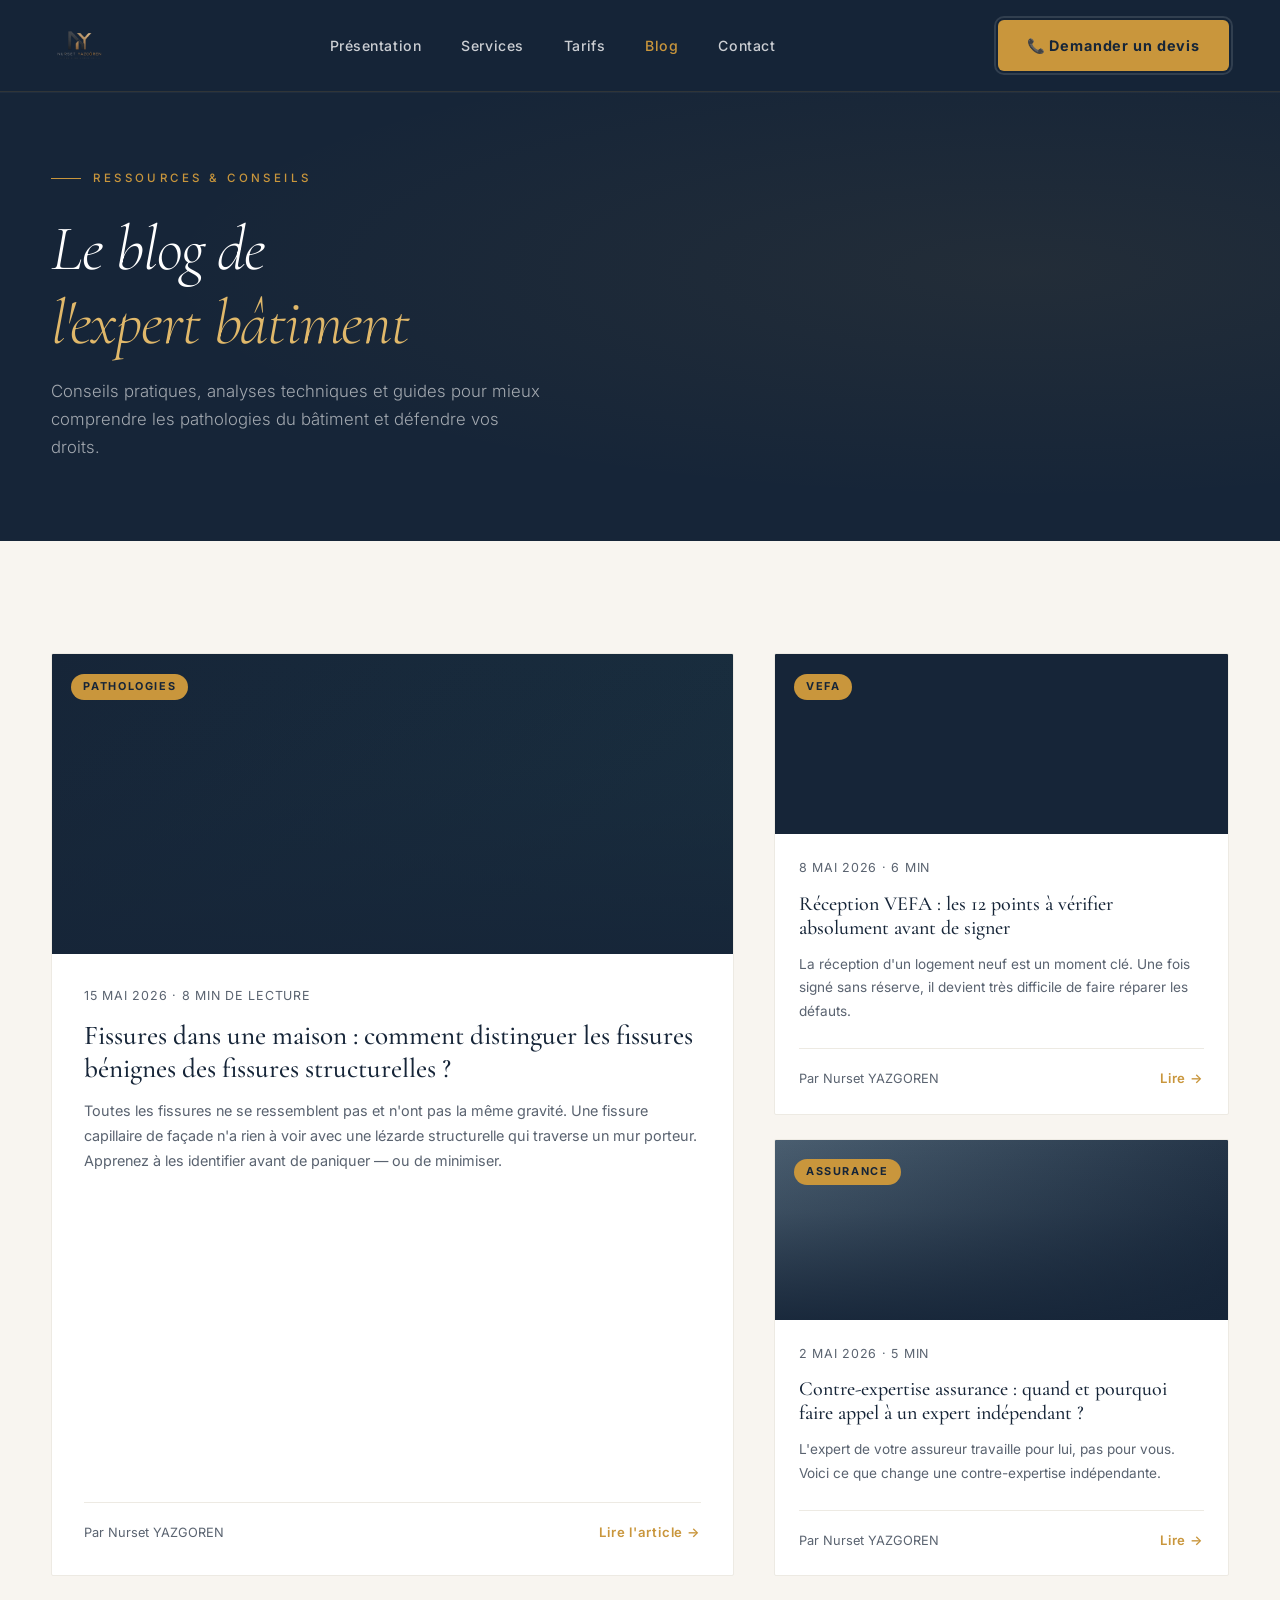
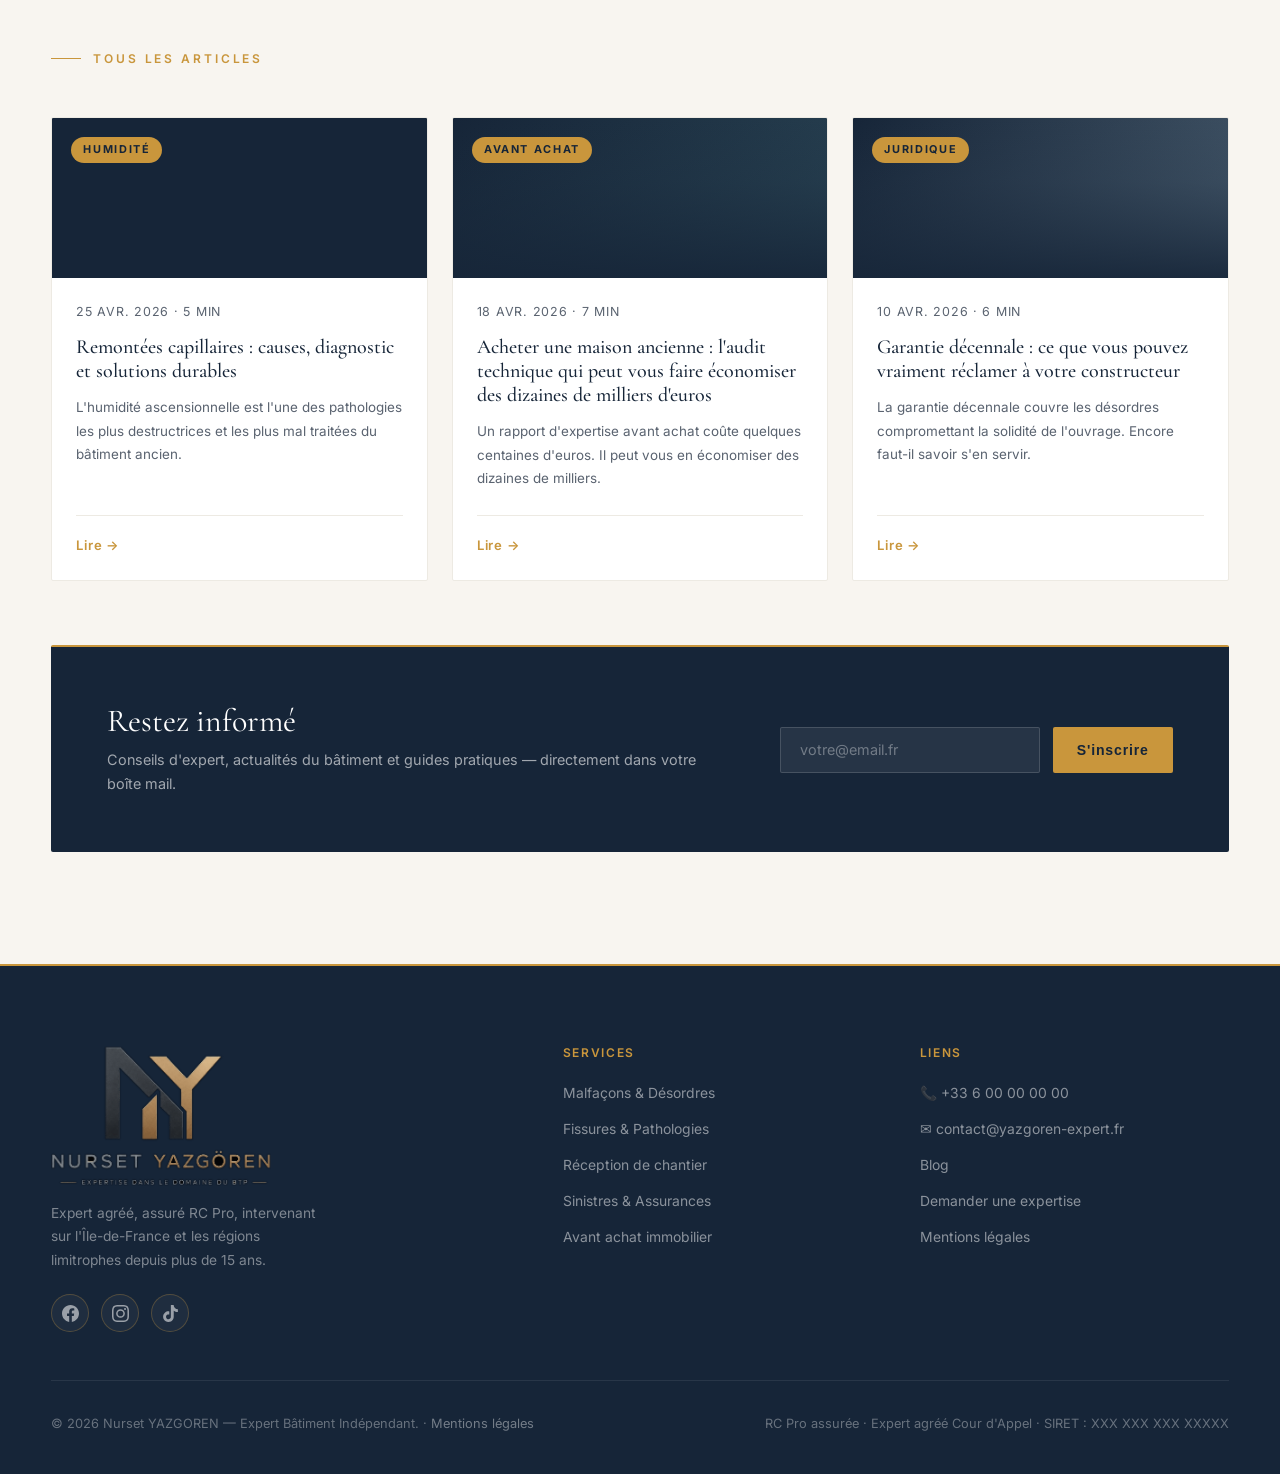
==== commit f9e42aed: "Add files via upload" ====
--- a/blog.html
+++ b/blog.html
@@ -1,381 +1,259 @@
-<!DOCTYPE html>
-<html lang="fr">
-<head>
-  <meta charset="UTF-8"/>
-  <title>Blog Expertise Bâtiment — Conseils & Guides | Nurset YAZGOREN</title>
-  <meta name="description" content="Conseils d'expert bâtiment, guides sur les fissures, malfaçons, VEFA et sinistres. Nurset YAZGOREN, expert indépendant dans l'Oise, le Val-d'Oise et la Somme.">
-  <meta name="keywords" content="blog expert bâtiment, fissures maison, malfaçons construction, réception VEFA, contre-expertise assurance bâtiment, expert Oise Val-d'Oise Somme">
-  <meta name="author" content="Nurset YAZGOREN">
-  <meta name="robots" content="index, follow">
-  <meta name="geo.region" content="FR-60 FR-95 FR-80">
-  <meta name="geo.placename" content="Oise, Val-d'Oise, Somme">
-  <link rel="canonical" href="https://www.yazgoren-expert.fr/">
-  <!-- Open Graph -->
-  <meta property="og:type" content="website">
-  <meta property="og:title" content="Blog — Conseils Expertise Bâtiment | Nurset YAZGOREN">
-  <meta property="og:description" content="Conseils d'expert bâtiment, guides sur les fissures, malfaçons, VEFA et sinistres. Nurset YAZGOREN, expert indépendant dans l'Oise, le Val-d'Oise et la Somme.">
-  <meta property="og:locale" content="fr_FR">
-  <meta property="og:site_name" content="Nurset YAZGOREN — Expert Bâtiment">
-  <!-- Twitter Card -->
-  <meta name="twitter:card" content="summary">
-  <meta name="twitter:title" content="Blog — Conseils Expertise Bâtiment | Nurset YAZGOREN">
-  <meta name="twitter:description" content="Conseils d'expert bâtiment, guides sur les fissures, malfaçons, VEFA et sinistres. Nurset YAZGOREN, expert indépendant dans l'Oise, le Val-d'Oise et la Somme.">
-  <script type="application/ld+json">
-    {
-      "@context": "https://schema.org",
-      "@type": "Blog",
-      "name": "Blog — Nurset YAZGOREN Expert Bâtiment",
-      "url": "https://www.yazgoren-expert.fr/blog.html",
-      "author": {"@type": "Person", "name": "Nurset YAZGOREN"},
-      "description": "Conseils et guides pratiques sur l'expertise bâtiment dans l'Oise, le Val-d'Oise et la Somme."
-    }
-  </script>
-  <meta name="viewport" content="width=device-width,initial-scale=1.0"/>
-  <link rel="preconnect" href="https://fonts.googleapis.com">
-  <link rel="preconnect" href="https://fonts.gstatic.com" crossorigin>
-  <link href="https://fonts.googleapis.com/css2?family=Cormorant+Garamond:ital,wght@0,300;0,400;0,500;0,600;0,700;1,300;1,400;1,500;1,600&family=Inter:wght@300;400;500;600&display=swap" rel="stylesheet">
-  <style>
-    :root {
-      --navy: #162538; --navy-mid: #162538; --navy-light: #162538;
-      --gold: #C9963C; --gold-light: #E0B86A; --gold-pale: #F2EBD9;
-      --stone: #F8F5F0; --white: #FFFFFF; --text: #3A3A3A; --text-muted: #6B7A8A; --border: #EDEAE3;
-      --shadow-sm: 0 1px 3px rgba(22,37,56,0.06);
-      --shadow-md: 0 4px 16px rgba(22,37,56,0.08), 0 2px 6px rgba(22,37,56,0.05);
-      --shadow-lg: 0 20px 48px rgba(22,37,56,0.10), 0 8px 20px rgba(22,37,56,0.06);
-      --shadow-gold: 0 8px 32px rgba(201,150,60,0.18);
-    }
-    *, *::before, *::after { margin: 0; padding: 0; box-sizing: border-box; }
-    html { scroll-behavior: smooth; }
-    body { font-family: 'Inter', sans-serif; background: var(--stone); color: var(--text); line-height: 1.65; overflow-x: hidden; -webkit-font-smoothing: antialiased; letter-spacing: -0.01em; }
-    h1,h2,h3,h4 { font-family: 'Cormorant Garamond', serif; line-height: 1.15; }
-    img { display: block; width: 100%; }
-    a { transition: color .2s ease; }
-    .container { width: min(1180px, 92%); margin: auto; }
-    section { padding: 7rem 0; }
-    .section-label { display:inline-flex; align-items:center; gap:.75rem; margin-bottom:1rem; }
-    .section-label .line { width:30px; height:1px; background:var(--gold); }
-    .section-label span { font-size:.75rem; letter-spacing:.24em; color:var(--gold); text-transform:uppercase; font-weight:600; }
-    .fade-up { opacity:0; transform:translateY(28px); transition:opacity .7s ease, transform .7s ease; }
-    .fade-up.visible { opacity:1; transform:translateY(0); }
-
-    header { position:fixed; top:0; left:0; width:100%; z-index:1000; background:rgba(22,37,56,0.97); backdrop-filter:blur(16px); border-bottom:1px solid rgba(201,150,60,0.15); transition:all .3s; }
-    .navbar { display:flex; justify-content:space-between; align-items:center; padding:1.1rem 0; }
-    .logo-link { text-decoration:none; display:flex; align-items:center; }
-    .logo-svg { height:52px; width:auto; }
-    .logo-svg-footer { height:64px; width:auto; margin-bottom:1rem; }
-    .nav-links { display:flex; gap:2.5rem; list-style:none; }
-    .nav-links a { text-decoration:none; color:rgba(255,255,255,0.78); font-size:.88rem; font-weight:500; letter-spacing:.04em; transition:color .25s; }
-    .nav-links a:hover { color:var(--gold-light); }
-    .btn-nav { display:inline-flex; align-items:center; gap:.5rem; padding:.75rem 1.5rem; background:var(--gold); color:var(--navy); font-family:'Inter',sans-serif; font-size:.85rem; font-weight:600; border:none; border-radius:6px; cursor:pointer; text-decoration:none; letter-spacing:.04em; transition:all .25s; }
-    .btn-nav:hover { background:var(--gold-light); transform:translateY(-1px); box-shadow:0 6px 20px rgba(201,150,60,.35); }
-    .menu-toggle { display:none; background:none; border:none; cursor:pointer; flex-direction:column; gap:5px; }
-    .menu-toggle span { display:block; width:24px; height:2px; background:var(--white); }
-    footer { background:var(--navy); padding:5rem 0 2.5rem; border-top:2px solid var(--gold); }
-    .footer-top { display:grid; grid-template-columns:1.5fr 1fr 1fr; gap:3rem; margin-bottom:3rem; }
-    .footer-brand p { margin-top:1rem; font-size:.86rem; color:rgba(255,255,255,0.45); max-width:280px; line-height:1.7; }
-    .footer-col h2 { font-family:'Inter',sans-serif; font-size:.75rem; font-weight:600; color:var(--gold); text-transform:uppercase; letter-spacing:.14em; margin-bottom:1.2rem; }
-    .footer-col ul { list-style:none; display:flex; flex-direction:column; gap:.6rem; }
-    .footer-col ul a { font-size:.87rem; color:rgba(255,255,255,0.5); text-decoration:none; transition:color .2s; }
-    .footer-col ul a:hover { color:rgba(255,255,255,0.9); }
-    .footer-bottom { padding-top:2rem; border-top:1px solid rgba(255,255,255,.08); display:flex; justify-content:space-between; align-items:center; }
-    .footer-bottom p { font-size:.8rem; color:rgba(255,255,255,.35); }
-    @media(max-width:860px){ .footer-top{grid-template-columns:1fr;} .footer-bottom{flex-direction:column;gap:.5rem;text-align:center;} }
-    @media(max-width:640px){ .nav-links{display:none;flex-direction:column;position:absolute;top:100%;left:0;width:100%;background:var(--navy);padding:1.5rem;gap:1.2rem;} .nav-links.open{display:flex;} .menu-toggle{display:flex;} .btn-nav.desktop{display:none;} }
-
-    .page-hero { padding:10rem 0 5rem; background:var(--navy); position:relative; overflow:hidden; }
-    .page-hero::before { content:''; position:absolute; inset:0; background:radial-gradient(ellipse at 80% 50%, rgba(201,150,60,0.07) 0%, transparent 60%); }
-    .page-hero-inner { position:relative; z-index:1; }
-    .page-eyebrow { display:inline-flex; align-items:center; gap:.75rem; margin-bottom:1.5rem; }
-    .page-eyebrow .line { width:30px; height:1px; background:var(--gold); }
-    .page-eyebrow span { font-size:.72rem; letter-spacing:.3em; color:var(--gold); text-transform:uppercase; font-weight:500; }
-    .page-hero h1 { font-size:clamp(2.8rem,5vw,5rem); color:var(--white); font-weight:300; font-style:italic; letter-spacing:-.02em; }
-    .page-hero p { color:rgba(255,255,255,0.6); font-size:1.05rem; max-width:500px; margin-top:1.2rem; font-weight:300; }
-
-    .blog-section { background:var(--stone); }
-
-    .blog-featured { display:grid; grid-template-columns:1.5fr 1fr; gap:2.5rem; margin-bottom:4rem; }
-
-    .article-featured { background:var(--white); border-radius:2px; overflow:hidden; border:1px solid var(--border); transition:box-shadow .3s; text-decoration:none; color:inherit; display:flex; flex-direction:column; }
-    .article-featured:hover { box-shadow:var(--shadow-lg); }
-
-    .article-img { height:300px; background:var(--navy); position:relative; overflow:hidden; }
-    .article-img-sm { height:180px; }
-
-    .article-img-overlay {
-      position:absolute; inset:0;
-      background:linear-gradient(to top, rgba(22,37,56,0.9) 0%, rgba(22,37,56,0.2) 60%, transparent 100%);
-    }
-
-    .article-cat {
-      position:absolute; top:1.2rem; left:1.2rem;
-      background:var(--gold); color:var(--navy);
-      font-size:.68rem; font-weight:700; letter-spacing:.15em;
-      text-transform:uppercase; padding:4px 12px; border-radius:20px;
-    }
-
-    .article-body { padding:2rem; flex:1; display:flex; flex-direction:column; }
-    .article-body-sm { padding:1.5rem; }
-
-    .article-meta { font-size:.78rem; color:var(--text-muted); letter-spacing:.06em; margin-bottom:.8rem; text-transform:uppercase; }
-
-    .article-title { font-family:'Cormorant Garamond',serif; font-size:1.7rem; color:var(--navy); font-weight:500; line-height:1.2; margin-bottom:.8rem; }
-    .article-title-sm { font-size:1.25rem; }
-
-    .article-excerpt { font-size:.9rem; color:var(--text-muted); line-height:1.75; flex:1; }
-
-    .article-footer { display:flex; justify-content:space-between; align-items:center; margin-top:1.5rem; padding-top:1.2rem; border-top:1px solid var(--border); }
-    .article-author { font-size:.8rem; color:var(--text-muted); }
-    .article-link { font-size:.82rem; color:var(--gold); font-weight:600; letter-spacing:.06em; }
-
-    .blog-grid { display:grid; grid-template-columns:repeat(3,1fr); gap:1.5rem; }
-
-    .article-card { background:var(--white); border-radius:2px; overflow:hidden; border:1px solid var(--border); transition:box-shadow .3s, transform .3s; text-decoration:none; color:inherit; display:flex; flex-direction:column; }
-    .article-card:hover { box-shadow:var(--shadow-md); transform:translateY(-3px); }
-
-    .article-card .article-img { height:160px; }
-
-    .newsletter-box {
-      margin-top:4rem; padding:3.5rem;
-      background:var(--navy); border-radius:2px;
-      display:flex; justify-content:space-between; align-items:center; gap:3rem;
-      border-top:2px solid var(--gold);
-    }
-    .newsletter-box h3 { font-family:'Cormorant Garamond',serif; font-size:2rem; color:var(--white); font-weight:400; }
-    .newsletter-box p { color:rgba(255,255,255,.6); font-size:.9rem; margin-top:.5rem; }
-    .newsletter-form { display:flex; gap:.8rem; flex-shrink:0; }
-    .newsletter-form input { padding:.85rem 1.2rem; border:1px solid rgba(255,255,255,.15); border-radius:2px; background:rgba(255,255,255,.07); color:var(--white); font-family:'Inter',sans-serif; font-size:.9rem; width:260px; outline:none; transition:border-color .25s; }
-    .newsletter-form input:focus { border-color:var(--gold); }
-    .newsletter-form input::placeholder { color:rgba(255,255,255,.35); }
-    .newsletter-form button { padding:.85rem 1.5rem; background:var(--gold); color:var(--navy); border:none; border-radius:2px; font-weight:600; font-size:.88rem; cursor:pointer; letter-spacing:.06em; transition:all .25s; white-space:nowrap; }
-    .newsletter-form button:hover { background:var(--gold-light); }
-
-    @media(max-width:1024px){ .blog-grid{grid-template-columns:repeat(2,1fr);} }
-    @media(max-width:860px){ .blog-featured{grid-template-columns:1fr;} .newsletter-box{flex-direction:column; align-items:flex-start;} .newsletter-form{flex-direction:column; width:100%;} .newsletter-form input{width:100%;} }
-    @media(max-width:640px){ .blog-grid{grid-template-columns:1fr;} }
-
-    .logo-img-real { height: 56px; width: auto; display: block; object-fit: contain; }
-    .footer-logo-crop { width: 220px; height: 140px; overflow: hidden; margin-bottom: 1rem; }
-    .logo-img-footer-real { width: 283px; height: auto; display: block; object-fit: contain; margin-left: -33px; margin-top: -66px; }
-
-    @media(max-width:640px){
-      .logo-img-real { height:48px; }
-      .footer-logo-crop { width:190px; height:121px; }
-      .logo-img-footer-real { width:245px; margin-left:-29px; margin-top:-57px; }
+<!DOCTYPE html>
+<html lang="fr">
+<head>
+  <meta charset="UTF-8"/>
+  <title>Blog Expertise Bâtiment — Conseils & Guides | Nurset YAZGOREN</title>
+  <meta name="description" content="Conseils d'expert bâtiment, guides sur les fissures, malfaçons, VEFA et sinistres. Nurset YAZGOREN, expert indépendant dans l'Oise, le Val-d'Oise et la Somme.">
+  <meta name="keywords" content="blog expert bâtiment, fissures maison, malfaçons construction, réception VEFA, contre-expertise assurance bâtiment, expert Oise Val-d'Oise Somme">
+  <meta name="author" content="Nurset YAZGOREN">
+  <meta name="robots" content="index, follow">
+  <meta name="geo.region" content="FR-60 FR-95 FR-80">
+  <meta name="geo.placename" content="Oise, Val-d'Oise, Somme">
+  <link rel="canonical" href="https://www.yazgoren-expert.fr/">
+  <!-- Open Graph -->
+  <meta property="og:type" content="website">
+  <meta property="og:title" content="Blog — Conseils Expertise Bâtiment | Nurset YAZGOREN">
+  <meta property="og:description" content="Conseils d'expert bâtiment, guides sur les fissures, malfaçons, VEFA et sinistres. Nurset YAZGOREN, expert indépendant dans l'Oise, le Val-d'Oise et la Somme.">
+  <meta property="og:locale" content="fr_FR">
+  <meta property="og:site_name" content="Nurset YAZGOREN — Expert Bâtiment">
+  <!-- Twitter Card -->
+  <meta name="twitter:card" content="summary">
+  <meta name="twitter:title" content="Blog — Conseils Expertise Bâtiment | Nurset YAZGOREN">
+  <meta name="twitter:description" content="Conseils d'expert bâtiment, guides sur les fissures, malfaçons, VEFA et sinistres. Nurset YAZGOREN, expert indépendant dans l'Oise, le Val-d'Oise et la Somme.">
+  <script type="application/ld+json">
+    {
+      "@context": "https://schema.org",
+      "@type": "Blog",
+      "name": "Blog — Nurset YAZGOREN Expert Bâtiment",
+      "url": "https://www.yazgoren-expert.fr/blog.html",
+      "author": {"@type": "Person", "name": "Nurset YAZGOREN"},
+      "description": "Conseils et guides pratiques sur l'expertise bâtiment dans l'Oise, le Val-d'Oise et la Somme."
     }
-
-  </style>
-</head>
-<body>
-  <header>
-    <div class="container navbar">
-      <a href="index.html" class="logo-link">
-        <img src="img/log1 .png" alt="Nurset YAZGÖREN — Expert Bâtiment BTP" class="logo-img-real">
-      </a>
-      <ul class="nav-links" id="navLinks">
-        <li><a href="index.html#about">Présentation</a></li>
-        <li><a href="index.html#services">Services</a></li>
-        <li><a href="index.html#tarifs">Tarifs</a></li>
-        <li><a href="blog.html" style="color:var(--gold);">Blog</a></li>
-        <li><a href="contact.html">Contact</a></li>
-      </ul>
-      <a href="contact.html" class="btn-nav desktop">📞 Demander un devis</a>
-      <button class="menu-toggle" id="menuToggle" aria-label="Menu"><span></span><span></span><span></span></button>
-    </div>
-  </header>
-
-  <section class="page-hero">
-    <div class="container page-hero-inner fade-up visible">
-      <div class="page-eyebrow"><div class="line"></div><span>Ressources & Conseils</span></div>
-      <h1>Le blog de<br><em style="color:var(--gold-light);">l'expert bâtiment</em></h1>
-      <p>Conseils pratiques, analyses techniques et guides pour mieux comprendre les pathologies du bâtiment et défendre vos droits.</p>
-    </div>
-  </section>
-
-  <section class="blog-section">
-    <div class="container">
-
-      <!-- Article en vedette -->
-      <div class="blog-featured fade-up">
-        <a href="#" class="article-featured">
-          <div class="article-img" style="background:linear-gradient(135deg, #162538 0%, #1a3040 100%);">
-            <div class="article-img-overlay"></div>
-            <span class="article-cat">Pathologies</span>
-          </div>
-          <div class="article-body">
-            <div class="article-meta">15 mai 2026 · 8 min de lecture</div>
-            <h2 class="article-title">Fissures dans une maison : comment distinguer les fissures bénignes des fissures structurelles ?</h2>
-            <p class="article-excerpt">Toutes les fissures ne se ressemblent pas et n'ont pas la même gravité. Une fissure capillaire de façade n'a rien à voir avec une lézarde structurelle qui traverse un mur porteur. Apprenez à les identifier avant de paniquer — ou de minimiser.</p>
-            <div class="article-footer">
-              <span class="article-author">Par Nurset YAZGOREN</span>
-              <span class="article-link">Lire l'article →</span>
-            </div>
-          </div>
-        </a>
-
-        <div style="display:flex; flex-direction:column; gap:1.5rem;">
-          <a href="#" class="article-featured">
-            <div class="article-img article-img-sm" style="background:linear-gradient(135deg, #162538 0%, #162538 100%);">
-              <div class="article-img-overlay"></div>
-              <span class="article-cat">VEFA</span>
-            </div>
-            <div class="article-body article-body-sm">
-              <div class="article-meta">8 mai 2026 · 6 min</div>
-              <h2 class="article-title article-title-sm">Réception VEFA : les 12 points à vérifier absolument avant de signer</h2>
-              <p class="article-excerpt" style="font-size:.85rem;">La réception d'un logement neuf est un moment clé. Une fois signé sans réserve, il devient très difficile de faire réparer les défauts.</p>
-              <div class="article-footer">
-                <span class="article-author">Par Nurset YAZGOREN</span>
-                <span class="article-link">Lire →</span>
-              </div>
-            </div>
-          </a>
-
-          <a href="#" class="article-featured">
-            <div class="article-img article-img-sm" style="background:linear-gradient(135deg, #4A5E70 0%, #162538 100%);">
-              <div class="article-img-overlay"></div>
-              <span class="article-cat">Assurance</span>
-            </div>
-            <div class="article-body article-body-sm">
-              <div class="article-meta">2 mai 2026 · 5 min</div>
-              <h2 class="article-title article-title-sm">Contre-expertise assurance : quand et pourquoi faire appel à un expert indépendant ?</h2>
-              <p class="article-excerpt" style="font-size:.85rem;">L'expert de votre assureur travaille pour lui, pas pour vous. Voici ce que change une contre-expertise indépendante.</p>
-              <div class="article-footer">
-                <span class="article-author">Par Nurset YAZGOREN</span>
-                <span class="article-link">Lire →</span>
-              </div>
-            </div>
-          </a>
-        </div>
-      </div>
-
-      <!-- Grille articles -->
-      <div class="section-label fade-up">
-        <div class="line"></div>
-        <span>Tous les articles</span>
-      </div>
-
-      <div class="blog-grid fade-up" style="margin-top:2rem;">
-        <a href="#" class="article-card">
-          <div class="article-img" style="background:linear-gradient(135deg, #162538 0%, #162538 100%);">
-            <div class="article-img-overlay"></div>
-            <span class="article-cat">Humidité</span>
-          </div>
-          <div class="article-body article-body-sm">
-            <div class="article-meta">25 avr. 2026 · 5 min</div>
-            <h3 class="article-title article-title-sm">Remontées capillaires : causes, diagnostic et solutions durables</h3>
-            <p class="article-excerpt" style="font-size:.84rem;">L'humidité ascensionnelle est l'une des pathologies les plus destructrices et les plus mal traitées du bâtiment ancien.</p>
-            <div class="article-footer">
-              <span class="article-link">Lire →</span>
-            </div>
-          </div>
-        </a>
-
-        <a href="#" class="article-card">
-          <div class="article-img" style="background:linear-gradient(135deg, #162538 0%, #2a4555 100%);">
-            <div class="article-img-overlay"></div>
-            <span class="article-cat">Avant achat</span>
-          </div>
-          <div class="article-body article-body-sm">
-            <div class="article-meta">18 avr. 2026 · 7 min</div>
-            <h3 class="article-title article-title-sm">Acheter une maison ancienne : l'audit technique qui peut vous faire économiser des dizaines de milliers d'euros</h3>
-            <p class="article-excerpt" style="font-size:.84rem;">Un rapport d'expertise avant achat coûte quelques centaines d'euros. Il peut vous en économiser des dizaines de milliers.</p>
-            <div class="article-footer">
-              <span class="article-link">Lire →</span>
-            </div>
-          </div>
-        </a>
-
-        <a href="#" class="article-card">
-          <div class="article-img" style="background:linear-gradient(135deg, #162538 0%, #4A5E70 100%);">
-            <div class="article-img-overlay"></div>
-            <span class="article-cat">Juridique</span>
-          </div>
-          <div class="article-body article-body-sm">
-            <div class="article-meta">10 avr. 2026 · 6 min</div>
-            <h3 class="article-title article-title-sm">Garantie décennale : ce que vous pouvez vraiment réclamer à votre constructeur</h3>
-            <p class="article-excerpt" style="font-size:.84rem;">La garantie décennale couvre les désordres compromettant la solidité de l'ouvrage. Encore faut-il savoir s'en servir.</p>
-            <div class="article-footer">
-              <span class="article-link">Lire →</span>
-            </div>
-          </div>
-        </a>
-      </div>
-
-      <!-- Newsletter -->
-      <div class="newsletter-box fade-up">
-        <div>
-          <h3>Restez informé</h3>
-          <p>Conseils d'expert, actualités du bâtiment et guides pratiques — directement dans votre boîte mail.</p>
-        </div>
-        <div class="newsletter-form">
-          <input type="email" placeholder="votre@email.fr">
-          <button>S'inscrire</button>
-        </div>
-      </div>
-
-    </div>
-  </section>
-
-  <footer>
-    <div class="container">
-      <div class="footer-top">
-        <div class="footer-brand"><div class="footer-logo-crop"><img src="img/log1 .png" alt="Nurset YAZGÖREN" class="logo-img-footer-real"></div><p>Expert agréé, assuré RC Pro, intervenant sur l'Île-de-France et les régions limitrophes depuis plus de 15 ans.</p></div>
+  </script>
+  <meta name="viewport" content="width=device-width,initial-scale=1.0"/>
+  <link rel="preconnect" href="https://fonts.googleapis.com">
+  <link rel="preconnect" href="https://fonts.gstatic.com" crossorigin>
+  <link href="https://fonts.googleapis.com/css2?family=Cormorant+Garamond:ital,wght@0,300;0,400;0,500;0,600;0,700;1,300;1,400;1,500;1,600&family=Inter:wght@300;400;500;600&display=swap" rel="stylesheet">
+  <link rel="stylesheet" href="css/style.css">
+  <link rel="stylesheet" href="css/blog.css">
+</head>
+<body>
+  <header>
+    <div class="container navbar">
+      <a href="index.html" class="logo-link">
+        <img src="img/log1 .png" alt="Nurset YAZGÖREN — Expert Bâtiment BTP" class="logo-img-real">
+      </a>
+      <ul class="nav-links" id="navLinks">
+        <li><a href="index.html#about">Présentation</a></li>
+        <li><a href="index.html#services">Services</a></li>
+        <li><a href="index.html#tarifs">Tarifs</a></li>
+        <li><a href="blog.html" style="color:var(--gold);">Blog</a></li>
+        <li><a href="contact.html">Contact</a></li>
+      </ul>
+      <a href="contact.html" class="btn-nav desktop">📞 Demander un devis</a>
+      <button class="menu-toggle" id="menuToggle" aria-label="Menu"><span></span><span></span><span></span></button>
+    </div>
+  </header>
+
+  <section class="page-hero">
+    <div class="container page-hero-inner fade-up visible">
+      <div class="page-eyebrow"><div class="line"></div><span>Ressources & Conseils</span></div>
+      <h1>Le blog de<br><em style="color:var(--gold-light);">l'expert bâtiment</em></h1>
+      <p>Conseils pratiques, analyses techniques et guides pour mieux comprendre les pathologies du bâtiment et défendre vos droits.</p>
+    </div>
+  </section>
+
+  <section class="blog-section">
+    <div class="container">
+
+      <!-- Article en vedette -->
+      <div class="blog-featured fade-up">
+        <a href="#" class="article-featured">
+          <div class="article-img" style="background:linear-gradient(135deg, #162538 0%, #1a3040 100%);">
+            <div class="article-img-overlay"></div>
+            <span class="article-cat">Pathologies</span>
+          </div>
+          <div class="article-body">
+            <div class="article-meta">15 mai 2026 · 8 min de lecture</div>
+            <h2 class="article-title">Fissures dans une maison : comment distinguer les fissures bénignes des fissures structurelles ?</h2>
+            <p class="article-excerpt">Toutes les fissures ne se ressemblent pas et n'ont pas la même gravité. Une fissure capillaire de façade n'a rien à voir avec une lézarde structurelle qui traverse un mur porteur. Apprenez à les identifier avant de paniquer — ou de minimiser.</p>
+            <div class="article-footer">
+              <span class="article-author">Par Nurset YAZGOREN</span>
+              <span class="article-link">Lire l'article →</span>
+            </div>
+          </div>
+        </a>
+
+        <div style="display:flex; flex-direction:column; gap:1.5rem;">
+          <a href="#" class="article-featured">
+            <div class="article-img article-img-sm" style="background:linear-gradient(135deg, #162538 0%, #162538 100%);">
+              <div class="article-img-overlay"></div>
+              <span class="article-cat">VEFA</span>
+            </div>
+            <div class="article-body article-body-sm">
+              <div class="article-meta">8 mai 2026 · 6 min</div>
+              <h2 class="article-title article-title-sm">Réception VEFA : les 12 points à vérifier absolument avant de signer</h2>
+              <p class="article-excerpt" style="font-size:.85rem;">La réception d'un logement neuf est un moment clé. Une fois signé sans réserve, il devient très difficile de faire réparer les défauts.</p>
+              <div class="article-footer">
+                <span class="article-author">Par Nurset YAZGOREN</span>
+                <span class="article-link">Lire →</span>
+              </div>
+            </div>
+          </a>
+
+          <a href="#" class="article-featured">
+            <div class="article-img article-img-sm" style="background:linear-gradient(135deg, #4A5E70 0%, #162538 100%);">
+              <div class="article-img-overlay"></div>
+              <span class="article-cat">Assurance</span>
+            </div>
+            <div class="article-body article-body-sm">
+              <div class="article-meta">2 mai 2026 · 5 min</div>
+              <h2 class="article-title article-title-sm">Contre-expertise assurance : quand et pourquoi faire appel à un expert indépendant ?</h2>
+              <p class="article-excerpt" style="font-size:.85rem;">L'expert de votre assureur travaille pour lui, pas pour vous. Voici ce que change une contre-expertise indépendante.</p>
+              <div class="article-footer">
+                <span class="article-author">Par Nurset YAZGOREN</span>
+                <span class="article-link">Lire →</span>
+              </div>
+            </div>
+          </a>
+        </div>
+      </div>
+
+      <!-- Grille articles -->
+      <div class="section-label fade-up">
+        <div class="line"></div>
+        <span>Tous les articles</span>
+      </div>
+
+      <div class="blog-grid fade-up" style="margin-top:2rem;">
+        <a href="#" class="article-card">
+          <div class="article-img" style="background:linear-gradient(135deg, #162538 0%, #162538 100%);">
+            <div class="article-img-overlay"></div>
+            <span class="article-cat">Humidité</span>
+          </div>
+          <div class="article-body article-body-sm">
+            <div class="article-meta">25 avr. 2026 · 5 min</div>
+            <h3 class="article-title article-title-sm">Remontées capillaires : causes, diagnostic et solutions durables</h3>
+            <p class="article-excerpt" style="font-size:.84rem;">L'humidité ascensionnelle est l'une des pathologies les plus destructrices et les plus mal traitées du bâtiment ancien.</p>
+            <div class="article-footer">
+              <span class="article-link">Lire →</span>
+            </div>
+          </div>
+        </a>
+
+        <a href="#" class="article-card">
+          <div class="article-img" style="background:linear-gradient(135deg, #162538 0%, #2a4555 100%);">
+            <div class="article-img-overlay"></div>
+            <span class="article-cat">Avant achat</span>
+          </div>
+          <div class="article-body article-body-sm">
+            <div class="article-meta">18 avr. 2026 · 7 min</div>
+            <h3 class="article-title article-title-sm">Acheter une maison ancienne : l'audit technique qui peut vous faire économiser des dizaines de milliers d'euros</h3>
+            <p class="article-excerpt" style="font-size:.84rem;">Un rapport d'expertise avant achat coûte quelques centaines d'euros. Il peut vous en économiser des dizaines de milliers.</p>
+            <div class="article-footer">
+              <span class="article-link">Lire →</span>
+            </div>
+          </div>
+        </a>
+
+        <a href="#" class="article-card">
+          <div class="article-img" style="background:linear-gradient(135deg, #162538 0%, #4A5E70 100%);">
+            <div class="article-img-overlay"></div>
+            <span class="article-cat">Juridique</span>
+          </div>
+          <div class="article-body article-body-sm">
+            <div class="article-meta">10 avr. 2026 · 6 min</div>
+            <h3 class="article-title article-title-sm">Garantie décennale : ce que vous pouvez vraiment réclamer à votre constructeur</h3>
+            <p class="article-excerpt" style="font-size:.84rem;">La garantie décennale couvre les désordres compromettant la solidité de l'ouvrage. Encore faut-il savoir s'en servir.</p>
+            <div class="article-footer">
+              <span class="article-link">Lire →</span>
+            </div>
+          </div>
+        </a>
+      </div>
+
+      <!-- Newsletter -->
+      <div class="newsletter-box fade-up">
+        <div>
+          <h3>Restez informé</h3>
+          <p>Conseils d'expert, actualités du bâtiment et guides pratiques — directement dans votre boîte mail.</p>
+        </div>
+        <div class="newsletter-form">
+          <input type="email" placeholder="votre@email.fr">
+          <button>S'inscrire</button>
+        </div>
+      </div>
+
+    </div>
+  </section>
+
+  <footer>
+    <div class="container">
+      <div class="footer-top">
+        <div class="footer-brand"><div class="footer-logo-crop"><img src="img/log1 .png" alt="Nurset YAZGÖREN" class="logo-img-footer-real"></div><p>Expert agréé, assuré RC Pro, intervenant sur l'Île-de-France et les régions limitrophes depuis plus de 15 ans.</p>
+          <div class="footer-social">
+            <a href="https://www.facebook.com/" target="_blank" rel="noopener" aria-label="Facebook"><svg viewBox="0 0 24 24" xmlns="http://www.w3.org/2000/svg"><path d="M24 12.073C24 5.405 18.627 0 12 0S0 5.405 0 12.073C0 18.1 4.388 23.094 10.125 24v-8.437H7.078v-3.49h3.047v-2.66c0-3.025 1.791-4.697 4.533-4.697 1.312 0 2.686.236 2.686.236v2.97h-1.513c-1.491 0-1.956.93-1.956 1.887v2.264h3.328l-.532 3.49h-2.796V24C19.612 23.094 24 18.1 24 12.073z"/></svg></a>
+            <a href="https://www.instagram.com/" target="_blank" rel="noopener" aria-label="Instagram"><svg viewBox="0 0 24 24" xmlns="http://www.w3.org/2000/svg"><path d="M12 2.163c3.204 0 3.584.012 4.85.07 3.252.148 4.771 1.691 4.919 4.919.058 1.265.069 1.645.069 4.849 0 3.205-.012 3.584-.069 4.849-.149 3.225-1.664 4.771-4.919 4.919-1.266.058-1.644.07-4.85.07-3.204 0-3.584-.012-4.849-.07-3.26-.149-4.771-1.699-4.919-4.92-.058-1.265-.07-1.644-.07-4.849 0-3.204.013-3.583.07-4.849.149-3.227 1.664-4.771 4.919-4.919 1.266-.057 1.645-.069 4.849-.069zM12 0C8.741 0 8.333.014 7.053.072 2.695.272.273 2.69.073 7.052.014 8.333 0 8.741 0 12c0 3.259.014 3.668.072 4.948.2 4.358 2.618 6.78 6.98 6.98C8.333 23.986 8.741 24 12 24c3.259 0 3.668-.014 4.948-.072 4.354-.2 6.782-2.618 6.979-6.98.059-1.28.073-1.689.073-4.948 0-3.259-.014-3.667-.072-4.947-.196-4.354-2.617-6.78-6.979-6.98C15.668.014 15.259 0 12 0zm0 5.838a6.162 6.162 0 100 12.324 6.162 6.162 0 000-12.324zM12 16a4 4 0 110-8 4 4 0 010 8zm6.406-11.845a1.44 1.44 0 100 2.881 1.44 1.44 0 000-2.881z"/></svg></a>
+            <a href="https://www.tiktok.com/" target="_blank" rel="noopener" aria-label="TikTok"><svg viewBox="0 0 24 24" xmlns="http://www.w3.org/2000/svg"><path d="M12.525.02c1.31-.02 2.61-.01 3.91-.02.08 1.53.63 3.09 1.75 4.17 1.12 1.11 2.7 1.62 4.24 1.79v4.03c-1.44-.05-2.89-.35-4.2-.97-.57-.26-1.1-.59-1.62-.93-.01 2.92.01 5.84-.02 8.75-.08 1.4-.54 2.79-1.35 3.94-1.31 1.92-3.58 3.17-5.91 3.21-1.43.08-2.86-.31-4.08-1.03-2.02-1.19-3.44-3.37-3.65-5.71-.02-.5-.03-1-.01-1.49.18-1.9 1.12-3.72 2.58-4.96 1.66-1.44 3.98-2.13 6.15-1.72.02 1.48-.04 2.96-.04 4.44-.99-.32-2.15-.23-3.02.37-.63.41-1.11 1.04-1.36 1.75-.21.51-.15 1.07-.14 1.61.24 1.64 1.82 3.02 3.5 2.87 1.12-.01 2.19-.66 2.77-1.61.19-.33.4-.67.41-1.06.1-1.79.06-3.57.07-5.36.01-4.03-.01-8.05.02-12.07z"/></svg></a>
+          </div>
+        </div>
         <div class="footer-col"><h2>Services</h2><ul>
-          <li><a href="index.html#services">Malfaçons & Désordres</a></li>
-          <li><a href="index.html#services">Fissures & Pathologies</a></li>
-          <li><a href="index.html#services">Réception de chantier</a></li>
-          <li><a href="index.html#services">Sinistres & Assurances</a></li>
-          <li><a href="index.html#services">Avant achat immobilier</a></li>
-        </ul></div>
+          <li><a href="index.html#services">Malfaçons & Désordres</a></li>
+          <li><a href="index.html#services">Fissures & Pathologies</a></li>
+          <li><a href="index.html#services">Réception de chantier</a></li>
+          <li><a href="index.html#services">Sinistres & Assurances</a></li>
+          <li><a href="index.html#services">Avant achat immobilier</a></li>
+        </ul></div>
         <div class="footer-col"><h2>Liens</h2><ul>
-          <li><a href="tel:+33600000000">📞 +33 6 00 00 00 00</a></li>
-          <li><a href="mailto:contact@yazgoren-expert.fr">✉ contact@yazgoren-expert.fr</a></li>
-          <li><a href="blog.html">Blog</a></li>
-          <li><a href="contact.html">Demander une expertise</a></li>
-          <li><a href="mentions-legales.html">Mentions légales</a></li>
-        </ul></div>
-      </div>
-      <div class="footer-bottom">
-        <p>© 2026 Nurset YAZGOREN — Expert Bâtiment Indépendant. · <a href="mentions-legales.html" style="color:rgba(255,255,255,0.4);text-decoration:none;">Mentions légales</a></p>
-        <p>RC Pro assurée · Expert agréé Cour d'Appel · SIRET : XXX XXX XXX XXXXX</p>
-      </div>
-    </div>
-  </footer>
-  <script>
-        const menuToggle = document.getElementById('menuToggle');
-    const navLinks = document.getElementById('navLinks');
-
-    if (menuToggle && navLinks) {
-      menuToggle.addEventListener('click', (e) => {
-        e.stopPropagation();
-        navLinks.classList.toggle('open');
-        const spans = menuToggle.querySelectorAll('span');
-        if (navLinks.classList.contains('open')) {
-          spans[0].style.cssText = 'transform:translateY(7px) rotate(45deg)';
-          spans[1].style.cssText = 'opacity:0; transform:scaleX(0)';
-          spans[2].style.cssText = 'transform:translateY(-7px) rotate(-45deg)';
-        } else {
-          spans[0].style.cssText = '';
-          spans[1].style.cssText = '';
-          spans[2].style.cssText = '';
-        }
-      });
-      navLinks.querySelectorAll('a').forEach(a => {
-        a.addEventListener('click', () => {
-          navLinks.classList.remove('open');
-          menuToggle.querySelectorAll('span').forEach(s => s.style.cssText = '');
-        });
-      });
-      document.addEventListener('click', (e) => {
-        if (!menuToggle.contains(e.target) && !navLinks.contains(e.target)) {
-          navLinks.classList.remove('open');
-          menuToggle.querySelectorAll('span').forEach(s => s.style.cssText = '');
-        }
-      });
-    }
-    const obs=new IntersectionObserver(e=>{e.forEach(x=>{if(x.isIntersecting){x.target.classList.add('visible');obs.unobserve(x.target);}});},{threshold:.1});
-    document.querySelectorAll('.fade-up').forEach(el=>obs.observe(el));
-    const hdr=document.querySelector('header');
-    window.addEventListener('scroll',()=>{hdr.style.background=window.scrollY>60?'rgba(22,37,56,0.99)':'rgba(22,37,56,0.97)';});
-  </script>
-</body>
-</html>
+          <li><a href="tel:+33600000000">📞 +33 6 00 00 00 00</a></li>
+          <li><a href="mailto:contact@yazgoren-expert.fr">✉ contact@yazgoren-expert.fr</a></li>
+          <li><a href="blog.html">Blog</a></li>
+          <li><a href="contact.html">Demander une expertise</a></li>
+          <li><a href="mentions-legales.html">Mentions légales</a></li>
+        </ul></div>
+      </div>
+      <div class="footer-bottom">
+        <p>© 2026 Nurset YAZGOREN — Expert Bâtiment Indépendant. · <a href="mentions-legales.html" style="color:rgba(255,255,255,0.4);text-decoration:none;">Mentions légales</a></p>
+        <p>RC Pro assurée · Expert agréé Cour d'Appel · SIRET : XXX XXX XXX XXXXX</p>
+      </div>
+    </div>
+  </footer>
+  <script>
+        const menuToggle = document.getElementById('menuToggle');
+    const navLinks = document.getElementById('navLinks');
+
+    if (menuToggle && navLinks) {
+      menuToggle.addEventListener('click', (e) => {
+        e.stopPropagation();
+        navLinks.classList.toggle('open');
+        const spans = menuToggle.querySelectorAll('span');
+        if (navLinks.classList.contains('open')) {
+          spans[0].style.cssText = 'transform:translateY(7px) rotate(45deg)';
+          spans[1].style.cssText = 'opacity:0; transform:scaleX(0)';
+          spans[2].style.cssText = 'transform:translateY(-7px) rotate(-45deg)';
+        } else {
+          spans[0].style.cssText = '';
+          spans[1].style.cssText = '';
+          spans[2].style.cssText = '';
+        }
+      });
+      navLinks.querySelectorAll('a').forEach(a => {
+        a.addEventListener('click', () => {
+          navLinks.classList.remove('open');
+          menuToggle.querySelectorAll('span').forEach(s => s.style.cssText = '');
+        });
+      });
+      document.addEventListener('click', (e) => {
+        if (!menuToggle.contains(e.target) && !navLinks.contains(e.target)) {
+          navLinks.classList.remove('open');
+          menuToggle.querySelectorAll('span').forEach(s => s.style.cssText = '');
+        }
+      });
+    }
+    const obs=new IntersectionObserver(e=>{e.forEach(x=>{if(x.isIntersecting){x.target.classList.add('visible');obs.unobserve(x.target);}});},{threshold:.1});
+    document.querySelectorAll('.fade-up').forEach(el=>obs.observe(el));
+    const hdr=document.querySelector('header');
+    window.addEventListener('scroll',()=>{hdr.style.background=window.scrollY>60?'rgba(22,37,56,0.99)':'rgba(22,37,56,0.97)';});
+  </script>
+</body>
+</html>
--- a/css/style.css
+++ b/css/style.css
@@ -0,0 +1,1764 @@
+:root {
+      --navy: #162538;
+      --navy-mid: #162538;
+      --navy-light: #162538;
+      --gold: #C9963C;
+      --gold-light: #E0B86A;
+      --gold-pale: #F2EBD9;
+      --stone: #F8F5F0;
+      --white: #FFFFFF;
+      --text: #3A3A3A;
+      --text-muted: #5A6370;
+      --border: #EDEAE3;
+      --shadow-sm: 0 1px 3px rgba(22,37,56,0.06), 0 1px 2px rgba(22,37,56,0.04);
+      --shadow-md: 0 4px 16px rgba(22,37,56,0.08), 0 2px 6px rgba(22,37,56,0.05);
+      --shadow-lg: 0 20px 48px rgba(22,37,56,0.10), 0 8px 20px rgba(22,37,56,0.06);
+      --shadow-gold: 0 8px 32px rgba(201,150,60,0.18);
+      --radius: 2px;
+      --radius-md: 4px;
+      --letter-wide: 0.12em;
+      --letter-wider: 0.22em;
+    }
+
+    *, *::before, *::after { margin: 0; padding: 0; box-sizing: border-box; }
+
+    html { scroll-behavior: smooth; }
+
+    body {
+      font-family: 'Inter', sans-serif;
+      background: var(--stone);
+      color: var(--text);
+      line-height: 1.65;
+      overflow-x: hidden;
+    }
+
+    h1, h2, h3, h4 {
+      font-family: 'Cormorant Garamond', serif;
+      line-height: 1.15;
+    }
+
+    img { display: block; width: 100%; }
+
+    .container {
+      width: min(1180px, 92%);
+      margin: auto;
+    }
+
+    /* ─── HEADER ─── */
+
+    header {
+      position: fixed;
+      top: 0; left: 0;
+      width: 100%;
+      z-index: 1000;
+      overflow: visible;
+      background: rgba(22, 37, 56, 0.97);
+      backdrop-filter: blur(16px);
+      border-bottom: 1px solid rgba(201,150,60,0.15);
+      box-shadow: 0 1px 0 rgba(255,255,255,0.04);
+      transition: all 0.3s ease;
+    }
+
+    .navbar {
+      display: flex;
+      justify-content: space-between;
+      align-items: center;
+      padding: 1.1rem 0;
+      position: relative;
+    }
+
+    .logo-wrap {
+      display: flex;
+      flex-direction: column;
+      gap: 0.1rem;
+    }
+
+    .logo-name {
+      font-family: 'Cormorant Garamond', serif;
+      font-size: 1.35rem;
+      font-weight: 700;
+      color: var(--white);
+      letter-spacing: 0.08em;
+      text-transform: uppercase;
+    }
+
+    .logo-sub {
+      font-size: 0.68rem;
+      letter-spacing: 0.22em;
+      color: var(--gold);
+      text-transform: uppercase;
+      font-weight: 500;
+    }
+
+    .nav-links {
+      display: flex;
+      gap: 2.5rem;
+      list-style: none;
+    }
+
+    .nav-links a {
+      text-decoration: none;
+      color: rgba(255,255,255,0.78);
+      font-size: 0.88rem;
+      font-weight: 500;
+      letter-spacing: 0.04em;
+      transition: color 0.25s;
+    }
+
+    .nav-links a:hover { color: var(--gold-light); }
+
+    .btn-nav {
+      display: inline-flex;
+      align-items: center;
+      gap: 0.5rem;
+      padding: 0.85rem 1.8rem;
+      background: var(--gold);
+      color: var(--navy);
+      font-family: 'Inter', sans-serif;
+      font-size: 0.9rem;
+      font-weight: 700;
+      border: none;
+      border-radius: 6px;
+      cursor: pointer;
+      text-decoration: none;
+      letter-spacing: 0.06em;
+      transition: all 0.25s ease;
+      outline: 2px solid rgba(255,255,255,0.12);
+      outline-offset: 2px;
+    }
+
+    .btn-nav:hover {
+      background: var(--gold-light);
+      transform: translateY(-1px);
+      box-shadow: 0 6px 20px rgba(201,150,60,0.35);
+    }
+
+
+    .logo-img {
+      height: 52px;
+      width: auto;
+      display: block;
+    }
+
+    .footer-logo {
+      height: 70px;
+      width: auto;
+      display: block;
+      margin-bottom: 0.8rem;
+    }
+
+
+    .logo-link {
+      text-decoration: none;
+      display: flex;
+      align-items: center;
+    }
+
+    .logo-svg {
+      height: 52px;
+      width: auto;
+    }
+
+    .logo-svg-footer {
+      height: 64px;
+      width: auto;
+      margin-bottom: 1rem;
+    }
+
+    .menu-toggle {
+      display: none;
+      background: none;
+      border: none;
+      cursor: pointer;
+      flex-direction: column;
+      gap: 5px;
+      padding: 4px;
+      z-index: 1001;
+    }
+
+    .menu-toggle span {
+      display: block;
+      width: 26px;
+      height: 2px;
+      background: var(--white);
+      transition: all 0.3s ease;
+      border-radius: 2px;
+    }
+
+    /* ─── HERO ─── */
+
+    .hero {
+      min-height: 100vh;
+      display: flex;
+      align-items: flex-end;
+      padding-bottom: 7rem;
+      position: relative;
+      overflow: hidden;
+      background: var(--navy);
+    }
+
+    .hero-bg {
+      position: absolute;
+      inset: 0;
+      background:
+        linear-gradient(165deg, rgba(22,37,56,0.0) 0%, rgba(22,37,56,0.85) 55%, rgba(22,37,56,0.98) 100%),
+        url('https://images.unsplash.com/photo-1541888946425-d81bb19240f5?q=80&w=1800&auto=format&fit=crop') center/cover no-repeat;
+    }
+
+    .hero-bg::after {
+      content: '';
+      position: absolute;
+      inset: 0;
+      background: radial-gradient(ellipse at 70% 30%, rgba(201,150,60,0.06) 0%, transparent 70%);
+    }
+
+    .hero-content {
+      position: relative;
+      z-index: 2;
+      max-width: 760px;
+    }
+
+    .hero-eyebrow {
+      display: inline-flex;
+      align-items: center;
+      gap: 0.75rem;
+      margin-bottom: 2rem;
+    }
+
+    .eyebrow-line {
+      width: 40px;
+      height: 1px;
+      background: var(--gold);
+    }
+
+    .eyebrow-text {
+      font-size: 0.72rem;
+      letter-spacing: 0.3em;
+      color: var(--gold);
+      text-transform: uppercase;
+      font-weight: 500;
+    }
+
+    .hero h1 {
+      font-size: clamp(3.4rem, 6.5vw, 6.8rem);
+      color: var(--white);
+      margin-bottom: 2rem;
+      font-weight: 400;
+      font-style: italic;
+      letter-spacing: -0.02em;
+      line-height: 1.05;
+    }
+
+    .hero h1 em {
+      font-style: normal;
+      color: var(--gold-light);
+    }
+
+    .hero-desc {
+      font-size: 1.08rem;
+      color: rgba(255,255,255,0.68);
+      max-width: 540px;
+      margin-bottom: 3rem;
+      line-height: 1.8;
+      font-weight: 300;
+    }
+
+    .hero-actions {
+      display: flex;
+      gap: 1.2rem;
+      flex-wrap: wrap;
+      align-items: center;
+    }
+
+    .btn-primary {
+      display: inline-flex;
+      align-items: center;
+      gap: 0.6rem;
+      padding: 1rem 2rem;
+      background: var(--gold);
+      color: var(--navy);
+      font-weight: 600;
+      font-size: 0.92rem;
+      border-radius: 6px;
+      text-decoration: none;
+      letter-spacing: 0.04em;
+      transition: all 0.25s;
+    }
+
+    .btn-primary:hover {
+      background: var(--gold-light);
+      transform: translateY(-2px);
+      box-shadow: 0 10px 30px rgba(201,150,60,0.4);
+    }
+
+    .btn-ghost {
+      display: inline-flex;
+      align-items: center;
+      gap: 0.6rem;
+      padding: 1rem 2rem;
+      color: rgba(255,255,255,0.88);
+      font-size: 0.92rem;
+      text-decoration: none;
+      border: 1px solid rgba(255,255,255,0.22);
+      border-radius: 6px;
+      transition: all 0.25s;
+    }
+
+    .btn-ghost:hover {
+      background: rgba(255,255,255,0.07);
+      border-color: rgba(255,255,255,0.4);
+    }
+
+    .hero-stats {
+      position: absolute;
+      right: 0;
+      bottom: 7rem;
+      display: flex;
+      flex-direction: column;
+      gap: 0;
+      z-index: 2;
+    }
+
+    .stat-item {
+      padding: 1.8rem 2.2rem;
+      border-left: 2px solid var(--gold);
+      background: rgba(22,37,56,0.65);
+      backdrop-filter: blur(16px);
+      -webkit-backdrop-filter: blur(16px);
+    }
+
+    .stat-item + .stat-item {
+      border-top: 1px solid rgba(255,255,255,0.06);
+    }
+
+    .stat-num {
+      font-family: 'Cormorant Garamond', serif;
+      font-size: 2.4rem;
+      font-weight: 700;
+      color: var(--gold-light);
+      line-height: 1;
+      margin-bottom: 0.3rem;
+    }
+
+    .stat-label {
+      font-size: 0.76rem;
+      color: rgba(255,255,255,0.58);
+      text-transform: uppercase;
+      letter-spacing: 0.1em;
+    }
+
+    /* ─── PHONE STRIP ─── */
+
+    .phone-strip {
+      background: var(--navy);
+      padding: 1.4rem 0;
+      text-align: center;
+      border-top: 2px solid var(--gold);
+      border-bottom: 1px solid rgba(255,255,255,0.06);
+    }
+
+    .phone-strip a {
+      font-family: 'Cormorant Garamond', serif;
+      font-size: 1.4rem;
+      font-weight: 700;
+      color: var(--white);
+      text-decoration: none;
+      letter-spacing: 0.06em;
+    }
+
+    .phone-strip p {
+      font-size: 0.78rem;
+      color: rgba(255,255,255,0.7);
+      margin-top: 0.2rem;
+      letter-spacing: 0.08em;
+      text-transform: uppercase;
+    }
+
+    /* ─── SECTION SHARED ─── */
+
+    section { padding: 7rem 0; }
+
+    .section-label {
+      display: inline-flex;
+      align-items: center;
+      gap: 0.75rem;
+      margin-bottom: 1rem;
+    }
+
+    .section-label .line {
+      width: 30px;
+      height: 1px;
+      background: var(--gold);
+    }
+
+    .section-label span {
+      font-size: 0.75rem;
+      letter-spacing: 0.24em;
+      color: var(--gold);
+      text-transform: uppercase;
+      font-weight: 600;
+    }
+
+    /* ─── ABOUT ─── */
+
+    .about-section { background: var(--white); }
+
+    .about-grid {
+      display: grid;
+      grid-template-columns: 1fr 1.1fr;
+      gap: 5rem;
+      align-items: center;
+    }
+
+    .about-img-wrap {
+      position: relative;
+    }
+
+    .about-img-wrap img {
+      height: 620px;
+      object-fit: cover;
+      border-radius: 2px;
+      filter: grayscale(10%) contrast(1.04);
+      box-shadow: var(--shadow-lg);
+    }
+
+    .about-img-badge {
+      position: absolute;
+      bottom: -2rem;
+      right: -2rem;
+      background: var(--navy);
+      color: var(--white);
+      padding: 2rem 2.2rem;
+      border-radius: 2px;
+      text-align: center;
+      border: 2px solid var(--gold);
+      box-shadow: var(--shadow-md);
+    }
+
+    .about-img-badge .big {
+      font-family: 'Cormorant Garamond', serif;
+      font-size: 3rem;
+      font-weight: 700;
+      color: var(--gold-light);
+      line-height: 1;
+    }
+
+    .about-img-badge .small {
+      font-size: 0.75rem;
+      color: rgba(255,255,255,0.65);
+      letter-spacing: 0.1em;
+      text-transform: uppercase;
+      margin-top: 0.4rem;
+    }
+
+    .about-content h2 {
+      font-size: clamp(2.4rem, 4vw, 3.8rem);
+      color: var(--navy);
+      margin-bottom: 1.5rem;
+      font-weight: 400;
+      letter-spacing: -0.02em;
+      line-height: 1.1;
+    }
+
+    .about-content h2 em {
+      font-style: italic;
+      color: var(--gold);
+    }
+
+    .about-content p {
+      color: var(--text-muted);
+      margin-bottom: 1.4rem;
+      font-size: 1.02rem;
+    }
+
+    .cert-list {
+      margin-top: 2.5rem;
+      display: flex;
+      flex-direction: column;
+      gap: 1rem;
+    }
+
+    .cert-item {
+      display: flex;
+      align-items: flex-start;
+      gap: 1rem;
+      padding: 1.2rem 1.5rem;
+      background: var(--stone);
+      border-radius: 2px;
+      border-left: 2px solid var(--gold);
+      transition: box-shadow 0.25s, transform 0.25s;
+    }
+
+    .cert-item:hover {
+      box-shadow: var(--shadow-md);
+      transform: translateX(4px);
+    }
+
+    .cert-icon {
+      width: 36px;
+      height: 36px;
+      min-width: 36px;
+      border-radius: 50%;
+      background: var(--gold-pale);
+      display: flex;
+      align-items: center;
+      justify-content: center;
+      font-size: 1rem;
+    }
+
+    .cert-text strong {
+      display: block;
+      font-size: 0.92rem;
+      color: var(--navy);
+      font-weight: 600;
+    }
+
+    .cert-text span {
+      font-size: 0.82rem;
+      color: var(--text-muted);
+    }
+
+    /* ─── SERVICES ─── */
+
+    .services-section { background: #EDEAE3; }
+
+    .services-header {
+      display: flex;
+      justify-content: space-between;
+      align-items: flex-end;
+      margin-bottom: 4rem;
+      gap: 2rem;
+    }
+
+    .services-header h2 {
+      font-size: clamp(2.4rem, 4vw, 3.6rem);
+      color: var(--navy);
+      max-width: 480px;
+    }
+
+    .services-header p {
+      max-width: 340px;
+      color: var(--text-muted);
+      font-size: 0.95rem;
+    }
+
+    .services-grid {
+      display: grid;
+      grid-template-columns: repeat(3, 1fr);
+      gap: 1px;
+      background: var(--border);
+      border: 1px solid var(--border);
+    }
+
+    .service-card {
+      background: var(--white);
+      padding: 3rem 2.6rem;
+      transition: all 0.35s ease;
+      position: relative;
+      overflow: hidden;
+      cursor: default;
+    }
+
+    .service-card::before {
+      content: '';
+      position: absolute;
+      bottom: 0; left: 0;
+      width: 100%;
+      height: 3px;
+      background: var(--gold);
+      transform: scaleX(0);
+      transform-origin: left;
+      transition: transform 0.35s ease;
+    }
+
+    .service-card:hover::before { transform: scaleX(1); }
+
+    .service-card:hover { background: var(--navy); }
+
+    .service-card:hover .service-num,
+    .service-card:hover h3,
+    .service-card:hover p { color: var(--white); }
+
+    .service-card:hover .service-num { color: rgba(255,255,255,0.25); }
+
+    .service-num {
+      font-family: 'Cormorant Garamond', serif;
+      font-size: 3.5rem;
+      font-weight: 700;
+      color: var(--gold-pale);
+      line-height: 1;
+      margin-bottom: 1.5rem;
+      transition: color 0.3s;
+    }
+
+    .service-card h3 {
+      font-size: 1.5rem;
+      color: var(--navy);
+      margin-bottom: 1rem;
+      transition: color 0.3s;
+    }
+
+    .service-card p {
+      color: var(--text-muted);
+      font-size: 0.92rem;
+      line-height: 1.7;
+      transition: color 0.3s;
+    }
+
+    /* ─── TRUST / GUARANTEES ─── */
+
+    .trust-section {
+      background: var(--navy);
+      position: relative;
+      overflow: hidden;
+    }
+
+    .trust-section::before {
+      content: '';
+      position: absolute;
+      top: -100px; right: -100px;
+      width: 500px;
+      height: 500px;
+      background: radial-gradient(circle, rgba(201,150,60,0.07) 0%, transparent 70%);
+      pointer-events: none;
+    }
+
+    .trust-top {
+      display: flex;
+      justify-content: space-between;
+      align-items: flex-end;
+      margin-bottom: 4.5rem;
+    }
+
+    .trust-top h2 {
+      font-size: clamp(2.4rem, 4vw, 3.6rem);
+      color: var(--white);
+      max-width: 480px;
+    }
+
+    .trust-top p {
+      max-width: 340px;
+      color: rgba(255,255,255,0.55);
+      font-size: 0.95rem;
+    }
+
+    .trust-grid {
+      display: grid;
+      grid-template-columns: repeat(4, 1fr);
+      gap: 1.5rem;
+    }
+
+    .trust-card {
+      padding: 2.2rem 2rem;
+      border: 1px solid rgba(255,255,255,0.08);
+      border-top: 1px solid rgba(201,150,60,0.25);
+      border-radius: 2px;
+      background: rgba(255,255,255,0.03);
+      backdrop-filter: blur(10px);
+      transition: border-color 0.35s, background 0.35s, transform 0.35s;
+    }
+
+    .trust-card:hover {
+      border-color: rgba(201,150,60,0.4);
+      border-top-color: rgba(201,150,60,0.6);
+      background: rgba(255,255,255,0.05);
+      transform: translateY(-3px);
+    }
+
+    .trust-icon {
+      width: 48px;
+      height: 48px;
+      border-radius: 50%;
+      background: rgba(201,150,60,0.15);
+      display: flex;
+      align-items: center;
+      justify-content: center;
+      font-size: 1.3rem;
+      margin-bottom: 1.4rem;
+    }
+
+    .trust-card h3 {
+      font-family: 'Inter', sans-serif;
+      font-size: 0.95rem;
+      font-weight: 600;
+      color: var(--gold-light);
+      margin-bottom: 0.7rem;
+      text-transform: uppercase;
+      letter-spacing: 0.06em;
+    }
+
+    .trust-card p {
+      font-size: 0.88rem;
+      color: rgba(255,255,255,0.55);
+      line-height: 1.7;
+    }
+
+    /* ─── PROCESS ─── */
+
+    .process-section { background: var(--white); }
+
+    .process-header {
+      text-align: center;
+      margin-bottom: 5rem;
+    }
+
+    .process-header h2 {
+      font-size: clamp(2.4rem, 4vw, 3.6rem);
+      color: var(--navy);
+      margin-top: 0.8rem;
+    }
+
+    .process-steps {
+      display: grid;
+      grid-template-columns: repeat(4, 1fr);
+      gap: 0;
+      position: relative;
+    }
+
+    a {
+      transition: color 0.2s ease;
+    }
+
+    .process-steps::before {
+      content: '';
+      position: absolute;
+      top: 28px;
+      left: calc(12.5% + 14px);
+      right: calc(12.5% + 14px);
+      height: 2px;
+      background: linear-gradient(90deg, var(--gold), var(--gold-light));
+    }
+
+    .process-step {
+      display: flex;
+      flex-direction: column;
+      align-items: center;
+      text-align: center;
+      padding: 0 1.5rem;
+    }
+
+    .step-circle {
+      width: 62px;
+      height: 62px;
+      border-radius: 50%;
+      background: var(--navy);
+      border: 2px solid var(--gold);
+      display: flex;
+      align-items: center;
+      justify-content: center;
+      font-family: 'Cormorant Garamond', serif;
+      font-size: 1.5rem;
+      font-weight: 600;
+      color: var(--gold-light);
+      margin-bottom: 1.8rem;
+      position: relative;
+      z-index: 1;
+      box-shadow: 0 0 0 6px rgba(201,150,60,0.08);
+    }
+
+    .process-step h3 {
+      font-family: 'Inter', sans-serif;
+      font-size: 1rem;
+      font-weight: 600;
+      color: var(--navy);
+      margin-bottom: 0.6rem;
+    }
+
+    .process-step p {
+      font-size: 0.86rem;
+      color: var(--text-muted);
+      line-height: 1.6;
+    }
+
+    /* ─── CONTACT ─── */
+
+    .contact-section { background: var(--stone); }
+
+    .contact-grid {
+      display: grid;
+      grid-template-columns: 1fr 1fr;
+      gap: 5rem;
+      align-items: start;
+    }
+
+    .contact-info h2 {
+      font-size: clamp(2.4rem, 4vw, 3.6rem);
+      color: var(--navy);
+      margin-top: 0.8rem;
+      margin-bottom: 1.5rem;
+    }
+
+    .contact-info h2 em {
+      font-style: italic;
+      color: var(--gold);
+    }
+
+    .contact-info p {
+      color: var(--text-muted);
+      font-size: 0.98rem;
+      margin-bottom: 2.5rem;
+    }
+
+    .contact-details {
+      display: flex;
+      flex-direction: column;
+      gap: 1rem;
+    }
+
+    .contact-detail {
+      display: flex;
+      align-items: center;
+      gap: 1rem;
+    }
+
+    .cd-icon {
+      width: 42px;
+      height: 42px;
+      min-width: 42px;
+      border-radius: 50%;
+      background: var(--navy);
+      display: flex;
+      align-items: center;
+      justify-content: center;
+      font-size: 1rem;
+    }
+
+    .cd-text strong {
+      display: block;
+      font-size: 0.82rem;
+      color: var(--text-muted);
+      text-transform: uppercase;
+      letter-spacing: 0.08em;
+      margin-bottom: 0.15rem;
+    }
+
+    .cd-text a, .cd-text span {
+      color: var(--navy);
+      font-weight: 600;
+      text-decoration: none;
+      font-size: 0.98rem;
+    }
+
+    .cd-text a:hover { color: var(--gold); }
+
+    .contact-form-box {
+      background: var(--white);
+      padding: 3.5rem;
+      border-radius: 2px;
+      box-shadow: var(--shadow-lg);
+      border: 1px solid var(--border);
+      border-top: 3px solid var(--gold);
+    }
+
+    .contact-form-box h3 {
+      font-size: 1.8rem;
+      color: var(--navy);
+      margin-bottom: 0.5rem;
+    }
+
+    .contact-form-box .subtitle {
+      color: var(--text-muted);
+      font-size: 0.88rem;
+      margin-bottom: 2rem;
+    }
+
+    .form-row {
+      display: grid;
+      grid-template-columns: 1fr 1fr;
+      gap: 1rem;
+    }
+
+    .form-field {
+      margin-bottom: 1rem;
+      display: flex;
+      flex-direction: column;
+      gap: 0.4rem;
+    }
+
+    .form-field label {
+      font-size: 0.78rem;
+      font-weight: 600;
+      color: var(--navy);
+      letter-spacing: 0.06em;
+      text-transform: uppercase;
+    }
+
+    .form-field input,
+    .form-field select,
+    .form-field textarea {
+      padding: 0.9rem 1rem;
+      border: 1px solid var(--border);
+      border-radius: 4px;
+      font-family: 'Inter', sans-serif;
+      font-size: 0.94rem;
+      color: var(--text);
+      background: var(--stone);
+      outline: none;
+      transition: border-color 0.25s;
+      width: 100%;
+    }
+
+    .form-field input:focus,
+    .form-field select:focus,
+    .form-field textarea:focus {
+      border-color: var(--gold);
+      background: var(--white);
+    }
+
+    .form-field textarea {
+      resize: vertical;
+      min-height: 120px;
+    }
+
+    .btn-submit {
+      width: 100%;
+      padding: 1.1rem;
+      background: var(--navy);
+      color: var(--white);
+      border: none;
+      border-radius: 4px;
+      font-family: 'Inter', sans-serif;
+      font-size: 0.94rem;
+      font-weight: 600;
+      cursor: pointer;
+      letter-spacing: 0.06em;
+      text-transform: uppercase;
+      margin-top: 0.5rem;
+      transition: all 0.25s;
+      display: flex;
+      align-items: center;
+      justify-content: center;
+      gap: 0.5rem;
+    }
+
+    .btn-submit:hover {
+      background: var(--gold);
+      color: var(--navy);
+      box-shadow: var(--shadow-gold);
+      transform: translateY(-1px);
+    }
+
+    /* ─── FOOTER ─── */
+
+    footer {
+      background: var(--navy);
+      padding: 5rem 0 2.5rem;
+      border-top: 2px solid var(--gold);
+    }
+
+    .footer-top {
+      display: grid;
+      grid-template-columns: 1.5fr 1fr 1fr;
+      gap: 3rem;
+      margin-bottom: 3rem;
+    }
+
+    .footer-brand .logo-name { font-size: 1.2rem; }
+
+    .footer-brand p {
+      margin-top: 1rem;
+      font-size: 0.86rem;
+      color: rgba(255,255,255,0.45);
+      max-width: 280px;
+      line-height: 1.7;
+    }
+
+    .footer-col h2 {
+      font-family: 'Inter', sans-serif;
+      font-size: 0.75rem;
+      font-weight: 600;
+      color: var(--gold);
+      text-transform: uppercase;
+      letter-spacing: 0.14em;
+      margin-bottom: 1.2rem;
+    }
+
+    .footer-col ul {
+      list-style: none;
+      display: flex;
+      flex-direction: column;
+      gap: 0.6rem;
+    }
+
+    .footer-col ul a {
+      font-size: 0.87rem;
+      color: rgba(255,255,255,0.5);
+      text-decoration: none;
+      transition: color 0.2s;
+    }
+
+    .footer-col ul a:hover { color: rgba(255,255,255,0.9); }
+
+    .footer-bottom {
+      padding-top: 2rem;
+      border-top: 1px solid rgba(255,255,255,0.08);
+      display: flex;
+      justify-content: space-between;
+      align-items: center;
+    }
+
+    .footer-bottom p {
+      font-size: 0.8rem;
+      color: rgba(255,255,255,0.35);
+    }
+
+    /* ─── MOBILE ─── */
+
+    @media (max-width: 1024px) {
+      .trust-grid { grid-template-columns: repeat(2, 1fr); }
+      .process-steps { grid-template-columns: repeat(2, 1fr); gap: 3rem; }
+      a {
+      transition: color 0.2s ease;
+    }
+
+    .process-steps::before { display: none; }
+    }
+
+    @media (max-width: 860px) {
+      .about-grid,
+      .contact-grid,
+      .footer-top { grid-template-columns: 1fr; }
+
+      .about-img-badge { bottom: 1rem; right: 1rem; }
+
+      .services-grid { grid-template-columns: 1fr 1fr; }
+
+      .hero-stats { position: static; flex-direction: row; margin-top: 3rem; }
+
+      .stat-item { border-left: none; border-top: 2px solid var(--gold); }
+
+      .services-header,
+      .trust-top { flex-direction: column; align-items: flex-start; }
+
+      .form-row { grid-template-columns: 1fr; }
+
+      .footer-bottom { flex-direction: column; gap: 0.5rem; text-align: center; }
+    }
+
+    @media (max-width: 640px) {
+      .nav-links {
+        display: none;
+        flex-direction: column;
+        position: absolute;
+        top: 100%;
+        left: 0;
+        width: 100%;
+        background: var(--navy);
+        padding: 1.5rem 2rem;
+        gap: 0;
+        border-top: 1px solid rgba(201,150,60,0.2);
+        box-shadow: 0 8px 24px rgba(0,0,0,0.2);
+        z-index: 999;
+      }
+      .nav-links.open { display: flex; }
+      .nav-links li { border-bottom: 1px solid rgba(255,255,255,0.06); }
+      .nav-links li:last-child { border-bottom: none; }
+      .nav-links a {
+        display: block;
+        padding: 0.9rem 0;
+        font-size: 0.95rem;
+        color: rgba(255,255,255,0.85);
+      }
+      .menu-toggle { display: flex !important; }
+      .btn-nav.desktop { display: none !important; }
+  
+    .logo-img {
+      height: 52px;
+      width: auto;
+      display: block;
+    }
+
+    .footer-logo {
+      height: 70px;
+      width: auto;
+      display: block;
+      margin-bottom: 0.8rem;
+    }
+
+
+    .logo-link {
+      text-decoration: none;
+      display: flex;
+      align-items: center;
+    }
+
+    .logo-svg {
+      height: 52px;
+      width: auto;
+    }
+
+    .logo-svg-footer {
+      height: 64px;
+      width: auto;
+      margin-bottom: 1rem;
+    }
+
+    .menu-toggle { display: flex; }
+      .btn-nav.desktop { display: none; }
+      .services-grid { grid-template-columns: 1fr; }
+      .trust-grid { grid-template-columns: 1fr; }
+      .process-steps { grid-template-columns: 1fr; }
+    }
+
+    /* ─── ANIMATIONS ─── */
+
+    .fade-up {
+      opacity: 0;
+      transform: translateY(28px);
+      transition: opacity 0.7s ease, transform 0.7s ease;
+    }
+
+    .fade-up.visible {
+      opacity: 1;
+      transform: translateY(0);
+    }
+
+    /* ─── TARIFS ─── */
+    .tarifs-section { background: var(--white); }
+
+    .tarifs-header { text-align: center; margin-bottom: 4.5rem; }
+    .tarifs-header h2 {
+      font-size: clamp(2.4rem, 4vw, 3.6rem);
+      color: var(--navy);
+      margin-top: 0.8rem;
+      font-weight: 400;
+      letter-spacing: -0.02em;
+    }
+    .tarifs-header p { color: var(--text-muted); max-width: 520px; margin: 1rem auto 0; font-size: 0.96rem; }
+
+    .tarifs-grid {
+      display: grid;
+      grid-template-columns: repeat(3, 1fr);
+      gap: 1.5rem;
+      margin-bottom: 3rem;
+    }
+
+    .tarif-card {
+      background: var(--stone);
+      border: 1px solid var(--border);
+      border-radius: 2px;
+      padding: 2.5rem 2rem;
+      position: relative;
+      transition: box-shadow 0.3s, transform 0.3s;
+    }
+
+    .tarif-card:hover {
+      box-shadow: var(--shadow-md);
+      transform: translateY(-4px);
+    }
+
+    .tarif-card.featured {
+      background: var(--navy);
+      border-color: var(--gold);
+      border-top: 3px solid var(--gold);
+    }
+
+    .tarif-badge {
+      position: absolute;
+      top: -12px; left: 50%;
+      transform: translateX(-50%);
+      background: var(--gold);
+      color: var(--navy);
+      font-size: 0.7rem;
+      font-weight: 700;
+      letter-spacing: 0.15em;
+      text-transform: uppercase;
+      padding: 4px 14px;
+      border-radius: 20px;
+      white-space: nowrap;
+    }
+
+    .tarif-type {
+      font-size: 0.72rem;
+      letter-spacing: 0.22em;
+      text-transform: uppercase;
+      color: var(--gold);
+      font-weight: 600;
+      margin-bottom: 0.8rem;
+    }
+
+    .tarif-card.featured .tarif-type { color: var(--gold-light); }
+
+    .tarif-name {
+      font-family: 'Cormorant Garamond', serif;
+      font-size: 1.7rem;
+      color: var(--navy);
+      margin-bottom: 0.5rem;
+      font-weight: 500;
+    }
+
+    .tarif-card.featured .tarif-name { color: var(--white); }
+
+    .tarif-price {
+      display: flex;
+      align-items: baseline;
+      gap: 0.3rem;
+      margin: 1.2rem 0;
+    }
+
+    .price-from { font-size: 0.8rem; color: var(--text-muted); }
+    .tarif-card.featured .price-from { color: rgba(255,255,255,0.5); }
+
+    .price-amount {
+      font-family: 'Cormorant Garamond', serif;
+      font-size: 3rem;
+      font-weight: 600;
+      color: var(--navy);
+      line-height: 1;
+    }
+
+    .tarif-card.featured .price-amount { color: var(--gold-light); }
+
+    .price-unit { font-size: 0.8rem; color: var(--text-muted); }
+    .tarif-card.featured .price-unit { color: rgba(255,255,255,0.5); }
+
+    .tarif-desc {
+      font-size: 0.88rem;
+      color: var(--text-muted);
+      line-height: 1.7;
+      padding-top: 1rem;
+      border-top: 1px solid var(--border);
+    }
+
+    .tarif-card.featured .tarif-desc {
+      color: rgba(255,255,255,0.6);
+      border-top-color: rgba(255,255,255,0.1);
+    }
+
+    .tarif-includes {
+      list-style: none;
+      margin-top: 1.2rem;
+      display: flex;
+      flex-direction: column;
+      gap: 0.5rem;
+    }
+
+    .tarif-includes li {
+      font-size: 0.86rem;
+      color: var(--text-muted);
+      display: flex;
+      align-items: center;
+      gap: 0.5rem;
+    }
+
+    .tarif-card.featured .tarif-includes li { color: rgba(255,255,255,0.65); }
+
+    .tarif-includes li::before {
+      content: "✓";
+      color: var(--gold);
+      font-weight: 700;
+      font-size: 0.85rem;
+    }
+
+    .tarifs-note {
+      text-align: center;
+      padding: 1.8rem 2rem;
+      background: var(--gold-pale);
+      border-radius: 2px;
+      border-left: 3px solid var(--gold);
+    }
+
+    .tarifs-note p {
+      font-size: 0.92rem;
+      color: var(--navy);
+      margin: 0;
+    }
+
+    .tarifs-note strong { font-weight: 600; }
+
+    /* ─── AVIS ─── */
+    .avis-section { background: #EDEAE3; }
+
+    .avis-header { text-align: center; margin-bottom: 4rem; }
+    .avis-header h2 {
+      font-size: clamp(2.4rem, 4vw, 3.6rem);
+      color: var(--navy);
+      margin-top: 0.8rem;
+      font-weight: 400;
+      letter-spacing: -0.02em;
+    }
+
+    .avis-stars-global {
+      display: flex;
+      align-items: center;
+      justify-content: center;
+      gap: 1rem;
+      margin-top: 1rem;
+    }
+
+    .stars { color: var(--gold); font-size: 1.2rem; letter-spacing: 0.1em; }
+    .avis-score {
+      font-family: 'Cormorant Garamond', serif;
+      font-size: 2rem;
+      font-weight: 700;
+      color: var(--navy);
+    }
+    .avis-total { font-size: 0.82rem; color: var(--text-muted); }
+
+    .avis-grid {
+      display: grid;
+      grid-template-columns: repeat(3, 1fr);
+      gap: 1.5rem;
+    }
+
+    .avis-card {
+      background: var(--white);
+      padding: 2rem 2rem 1.8rem;
+      border-radius: 2px;
+      border: 1px solid var(--border);
+      transition: box-shadow 0.3s, transform 0.3s;
+    }
+
+    .avis-card:hover {
+      box-shadow: var(--shadow-md);
+      transform: translateY(-3px);
+    }
+
+    .avis-card-stars { color: var(--gold); font-size: 0.9rem; margin-bottom: 1rem; letter-spacing: 0.08em; }
+
+    .avis-text {
+      font-size: 0.93rem;
+      color: var(--text);
+      line-height: 1.75;
+      font-style: italic;
+      margin-bottom: 1.5rem;
+    }
+
+    .avis-text::before { content: '«\00a0'; color: var(--gold); font-weight: 700; }
+    .avis-text::after { content: '\00a0»'; color: var(--gold); font-weight: 700; }
+
+    .avis-author {
+      display: flex;
+      align-items: center;
+      gap: 0.8rem;
+      padding-top: 1.2rem;
+      border-top: 1px solid var(--border);
+    }
+
+    .avis-avatar {
+      width: 38px;
+      height: 38px;
+      border-radius: 50%;
+      background: var(--navy);
+      display: flex;
+      align-items: center;
+      justify-content: center;
+      font-family: 'Cormorant Garamond', serif;
+      font-size: 1rem;
+      font-weight: 700;
+      color: var(--gold-light);
+      flex-shrink: 0;
+    }
+
+    .avis-name {
+      font-size: 0.88rem;
+      font-weight: 600;
+      color: var(--navy);
+    }
+
+    .avis-mission {
+      font-size: 0.78rem;
+      color: var(--text-muted);
+      margin-top: 0.1rem;
+    }
+
+    @media (max-width: 860px) {
+      .tarifs-grid { grid-template-columns: 1fr; }
+      .avis-grid { grid-template-columns: 1fr; }
+    }
+
+    @media (max-width: 640px) {
+      .tarifs-grid { grid-template-columns: 1fr; }
+      .avis-grid { grid-template-columns: 1fr; }
+    }
+
+
+    /* ─── LOGO RÉEL ─── */
+    .logo-img-real {
+      height: 56px;
+      width: auto;
+      display: block;
+      object-fit: contain;
+    }
+
+    .footer-logo-crop {
+      width: 220px;
+      height: 140px;
+      overflow: hidden;
+      margin-bottom: 1rem;
+    }
+
+    .logo-img-footer-real {
+      width: 283px;
+      height: auto;
+      display: block;
+      object-fit: contain;
+      margin-left: -33px;
+      margin-top: -66px;
+    }
+
+    @media (max-width: 640px) {
+      .logo-img-real {
+        height: 48px;
+      }
+
+      .footer-logo-crop {
+        width: 190px;
+        height: 121px;
+      }
+
+      .logo-img-footer-real {
+        width: 245px;
+        margin-left: -29px;
+        margin-top: -57px;
+      }
+    }
+
+
+    /* ─── SOCIAL LINKS ─── */
+    .footer-social {
+      display: flex;
+      gap: 0.75rem;
+      margin-top: 1.4rem;
+    }
+
+    .footer-social a {
+      width: 38px;
+      height: 38px;
+      border-radius: 50%;
+      display: flex;
+      align-items: center;
+      justify-content: center;
+      border: 1px solid rgba(201,150,60,0.3);
+      background: rgba(255,255,255,0.04);
+      transition: all 0.25s ease;
+      text-decoration: none;
+    }
+
+    .footer-social a:hover {
+      background: var(--gold);
+      border-color: var(--gold);
+      transform: translateY(-2px);
+      box-shadow: 0 6px 16px rgba(201,150,60,0.35);
+    }
+
+    .footer-social a svg {
+      width: 17px;
+      height: 17px;
+      fill: rgba(255,255,255,0.55);
+      transition: fill 0.25s ease;
+    }
+
+    .footer-social a:hover svg {
+      fill: var(--navy);
+    }
+
+    /* ─── FAB STICKY ─── */
+    .fab-container {
+      position: fixed;
+      bottom: 2rem;
+      right: 2rem;
+      z-index: 9999;
+      display: flex;
+      flex-direction: column;
+      align-items: flex-end;
+      gap: 0.75rem;
+    }
+
+    /* Bulle de tooltip */
+    .fab-tooltip {
+      background: var(--navy);
+      color: var(--white);
+      font-size: 0.8rem;
+      font-weight: 500;
+      padding: 0.5rem 1rem;
+      border-radius: 6px;
+      white-space: nowrap;
+      opacity: 0;
+      transform: translateX(10px);
+      transition: opacity 0.25s ease, transform 0.25s ease;
+      pointer-events: none;
+      border: 1px solid rgba(201,150,60,0.3);
+      position: absolute;
+      right: 68px;
+      top: 50%;
+      transform: translateY(-50%) translateX(10px);
+    }
+
+    .fab-tooltip::after {
+      content: '';
+      position: absolute;
+      right: -6px;
+      top: 50%;
+      transform: translateY(-50%);
+      border: 6px solid transparent;
+      border-right: none;
+      border-left-color: var(--navy);
+    }
+
+    .fab-item {
+      position: relative;
+      display: flex;
+      align-items: center;
+    }
+
+    .fab-item:hover .fab-tooltip {
+      opacity: 1;
+      transform: translateY(-50%) translateX(0);
+    }
+
+    /* Bouton principal — appel téléphonique */
+    .fab-main {
+      width: 60px;
+      height: 60px;
+      border-radius: 50%;
+      background: var(--gold);
+      color: var(--navy);
+      display: flex;
+      align-items: center;
+      justify-content: center;
+      font-size: 1.4rem;
+      text-decoration: none;
+      box-shadow: 0 6px 24px rgba(201,150,60,0.45), 0 2px 8px rgba(0,0,0,0.15);
+      transition: all 0.3s ease;
+      animation: fab-pulse 2.5s ease-in-out infinite;
+      border: 3px solid rgba(255,255,255,0.25);
+    }
+
+    .fab-main:hover {
+      transform: scale(1.1) translateY(-2px);
+      box-shadow: 0 10px 32px rgba(201,150,60,0.6), 0 4px 12px rgba(0,0,0,0.2);
+      animation: none;
+    }
+
+    /* Bouton secondaire — WhatsApp */
+    .fab-secondary {
+      width: 48px;
+      height: 48px;
+      border-radius: 50%;
+      background: #25D366;
+      color: #fff;
+      display: flex;
+      align-items: center;
+      justify-content: center;
+      font-size: 1.2rem;
+      text-decoration: none;
+      box-shadow: 0 4px 16px rgba(37,211,102,0.4);
+      transition: all 0.3s ease;
+      opacity: 0;
+      transform: scale(0.7) translateY(10px);
+      pointer-events: none;
+    }
+
+    .fab-secondary.visible {
+      opacity: 1;
+      transform: scale(1) translateY(0);
+      pointer-events: all;
+    }
+
+    .fab-secondary:hover {
+      transform: scale(1.08);
+      box-shadow: 0 6px 20px rgba(37,211,102,0.55);
+    }
+
+    /* Bouton tertiaire — email */
+    .fab-tertiary {
+      width: 48px;
+      height: 48px;
+      border-radius: 50%;
+      background: var(--navy);
+      color: var(--gold);
+      display: flex;
+      align-items: center;
+      justify-content: center;
+      font-size: 1.1rem;
+      text-decoration: none;
+      box-shadow: 0 4px 16px rgba(22,37,56,0.35);
+      transition: all 0.3s ease;
+      border: 1px solid rgba(201,150,60,0.3);
+      opacity: 0;
+      transform: scale(0.7) translateY(10px);
+      pointer-events: none;
+    }
+
+    .fab-tertiary.visible {
+      opacity: 1;
+      transform: scale(1) translateY(0);
+      pointer-events: all;
+      transition-delay: 0.05s;
+    }
+
+    .fab-tertiary:hover {
+      background: rgba(22,37,56,0.95);
+      transform: scale(1.08);
+    }
+
+    /* Pulse animation */
+    @keyframes fab-pulse {
+      0%, 100% { box-shadow: 0 6px 24px rgba(201,150,60,0.45), 0 0 0 0 rgba(201,150,60,0.4); }
+      50% { box-shadow: 0 6px 24px rgba(201,150,60,0.45), 0 0 0 12px rgba(201,150,60,0); }
+    }
+
+    /* Bannière mobile sticky en bas */
+    .fab-mobile-bar {
+      display: none;
+      position: fixed;
+      bottom: 0;
+      left: 0;
+      right: 0;
+      z-index: 9999;
+      padding: 0.8rem 1.2rem;
+      background: var(--navy);
+      border-top: 2px solid var(--gold);
+      gap: 0.75rem;
+      box-shadow: 0 -4px 20px rgba(0,0,0,0.2);
+    }
+
+    .fab-mobile-bar a {
+      flex: 1;
+      display: flex;
+      align-items: center;
+      justify-content: center;
+      gap: 0.5rem;
+      padding: 0.85rem 0.5rem;
+      border-radius: 6px;
+      font-family: 'Inter', sans-serif;
+      font-size: 0.88rem;
+      font-weight: 700;
+      text-decoration: none;
+      letter-spacing: 0.04em;
+      transition: all 0.2s;
+    }
+
+    .fab-mobile-call {
+      background: var(--gold);
+      color: var(--navy);
+    }
+
+    .fab-mobile-whatsapp {
+      background: #25D366;
+      color: #fff;
+    }
+
+    .fab-mobile-call:hover { background: var(--gold-light); }
+    .fab-mobile-whatsapp:hover { background: #1fb858; }
+
+    @media (max-width: 768px) {
+      .fab-container { display: none; }
+      .fab-mobile-bar { display: flex; }
+
+      /* Compensate body padding for mobile bar */
+      body { padding-bottom: 72px; }
+    }
+
+  
+    /* ─── GEO ZONES ─── */
+    .geo-section {
+      background: var(--navy);
+      padding: 4rem 0;
+      border-top: 1px solid rgba(201,150,60,0.15);
+    }
+
+    .geo-header {
+      text-align: center;
+      margin-bottom: 3rem;
+    }
+
+    .geo-header h2 {
+      font-size: clamp(1.8rem, 3.5vw, 3rem);
+      color: var(--white);
+      font-weight: 400;
+      margin-top: .8rem;
+      letter-spacing: -.02em;
+    }
+
+    .geo-grid {
+      display: grid;
+      grid-template-columns: repeat(3, 1fr);
+      gap: 1.5rem;
+    }
+
+    .geo-card {
+      background: rgba(255,255,255,0.04);
+      border: 1px solid rgba(201,150,60,0.2);
+      border-top: 2px solid var(--gold);
+      padding: 2rem 1.5rem;
+      border-radius: 2px;
+      text-align: center;
+    }
+
+    .geo-num {
+      font-family: 'Cormorant Garamond', serif;
+      font-size: 3rem;
+      font-weight: 700;
+      color: var(--gold-light);
+      line-height: 1;
+      margin-bottom: .4rem;
+    }
+
+    .geo-name {
+      font-size: 1.05rem;
+      color: var(--white);
+      font-weight: 500;
+      margin-bottom: .4rem;
+    }
+
+    .geo-cities {
+      font-size: .8rem;
+      color: rgba(255,255,255,0.45);
+      line-height: 1.7;
+    }
+
+    .geo-note {
+      text-align: center;
+      margin-top: 2rem;
+      font-size: .82rem;
+      color: rgba(255,255,255,0.4);
+    }
+
+    .geo-note a {
+      color: var(--gold);
+      text-decoration: none;
+    }
+
+    .geo-note a:hover { color: var(--gold-light); }
+
+    /* Responsive geo */
+    @media (max-width: 768px) {
+      .geo-grid {
+        grid-template-columns: 1fr;
+        gap: 1rem;
+        max-width: 360px;
+        margin: 0 auto;
+      }
+
+      .geo-card {
+        padding: 1.5rem;
+        display: flex;
+        align-items: center;
+        gap: 1.5rem;
+        text-align: left;
+      }
+
+      .geo-num {
+        font-size: 2.5rem;
+        min-width: 56px;
+        text-align: center;
+        flex-shrink: 0;
+      }
+
+      .geo-name {
+        font-size: 1rem;
+        margin-bottom: .2rem;
+      }
+
+      .geo-cities {
+        font-size: .78rem;
+      }
+    }
+
+    @media (max-width: 480px) {
+      .geo-grid {
+        max-width: 100%;
+      }
+    }
--- a/css/blog.css
+++ b/css/blog.css
@@ -0,0 +1,84 @@
+/* ══════════════════════════════════════════════════════════════
+   blog.css — Styles spécifiques à la page blog
+   ══════════════════════════════════════════════════════════════ */
+
+/* ─── HERO PAGE ─── */
+.page-hero { padding: 10rem 0 5rem; background: var(--navy); position: relative; overflow: hidden; }
+.page-hero::before { content: ''; position: absolute; inset: 0; background: radial-gradient(ellipse at 80% 50%, rgba(201,150,60,0.07) 0%, transparent 60%); }
+.page-hero-inner { position: relative; z-index: 1; }
+.page-eyebrow { display: inline-flex; align-items: center; gap: 0.75rem; margin-bottom: 1.5rem; }
+.page-eyebrow .line { width: 30px; height: 1px; background: var(--gold); }
+.page-eyebrow span { font-size: 0.72rem; letter-spacing: 0.3em; color: var(--gold); text-transform: uppercase; font-weight: 500; }
+.page-hero h1 { font-size: clamp(2.8rem, 5vw, 5rem); color: var(--white); font-weight: 300; font-style: italic; letter-spacing: -0.02em; }
+.page-hero p { color: rgba(255,255,255,0.6); font-size: 1.05rem; max-width: 500px; margin-top: 1.2rem; font-weight: 300; }
+
+/* ─── SECTION BLOG ─── */
+.blog-section { background: var(--stone); }
+
+.blog-featured { display: grid; grid-template-columns: 1.5fr 1fr; gap: 2.5rem; margin-bottom: 4rem; }
+
+.article-featured {
+  background: var(--white); border-radius: 2px; overflow: hidden;
+  border: 1px solid var(--border); transition: box-shadow 0.3s;
+  text-decoration: none; color: inherit; display: flex; flex-direction: column;
+}
+.article-featured:hover { box-shadow: var(--shadow-lg); }
+
+.article-img { height: 300px; background: var(--navy); position: relative; overflow: hidden; }
+.article-img-sm { height: 180px; }
+
+.article-img-overlay {
+  position: absolute; inset: 0;
+  background: linear-gradient(to top, rgba(22,37,56,0.9) 0%, rgba(22,37,56,0.2) 60%, transparent 100%);
+}
+
+.article-cat {
+  position: absolute; top: 1.2rem; left: 1.2rem;
+  background: var(--gold); color: var(--navy);
+  font-size: 0.68rem; font-weight: 700; letter-spacing: 0.15em;
+  text-transform: uppercase; padding: 4px 12px; border-radius: 20px;
+}
+
+.article-body { padding: 2rem; flex: 1; display: flex; flex-direction: column; }
+.article-body-sm { padding: 1.5rem; }
+.article-meta { font-size: 0.78rem; color: var(--text-muted); letter-spacing: 0.06em; margin-bottom: 0.8rem; text-transform: uppercase; }
+.article-title { font-family: 'Cormorant Garamond', serif; font-size: 1.7rem; color: var(--navy); font-weight: 500; line-height: 1.2; margin-bottom: 0.8rem; }
+.article-title-sm { font-size: 1.25rem; }
+.article-excerpt { font-size: 0.9rem; color: var(--text-muted); line-height: 1.75; flex: 1; }
+.article-footer { display: flex; justify-content: space-between; align-items: center; margin-top: 1.5rem; padding-top: 1.2rem; border-top: 1px solid var(--border); }
+.article-author { font-size: 0.8rem; color: var(--text-muted); }
+.article-link { font-size: 0.82rem; color: var(--gold); font-weight: 600; letter-spacing: 0.06em; }
+
+.blog-grid { display: grid; grid-template-columns: repeat(3, 1fr); gap: 1.5rem; }
+.article-card { background: var(--white); border-radius: 2px; overflow: hidden; border: 1px solid var(--border); transition: box-shadow 0.3s, transform 0.3s; text-decoration: none; color: inherit; display: flex; flex-direction: column; }
+.article-card:hover { box-shadow: var(--shadow-md); transform: translateY(-3px); }
+.article-card .article-img { height: 160px; }
+
+/* ─── NEWSLETTER ─── */
+.newsletter-box {
+  margin-top: 4rem; padding: 3.5rem;
+  background: var(--navy); border-radius: 2px;
+  display: flex; justify-content: space-between; align-items: center; gap: 3rem;
+  border-top: 2px solid var(--gold);
+}
+.newsletter-box h3 { font-family: 'Cormorant Garamond', serif; font-size: 2rem; color: var(--white); font-weight: 400; }
+.newsletter-box p { color: rgba(255,255,255,0.6); font-size: 0.9rem; margin-top: 0.5rem; }
+.newsletter-form { display: flex; gap: 0.8rem; flex-shrink: 0; }
+.newsletter-form input { padding: 0.85rem 1.2rem; border: 1px solid rgba(255,255,255,0.15); border-radius: 2px; background: rgba(255,255,255,0.07); color: var(--white); font-family: 'Inter', sans-serif; font-size: 0.9rem; width: 260px; outline: none; transition: border-color 0.25s; }
+.newsletter-form input:focus { border-color: var(--gold); }
+.newsletter-form input::placeholder { color: rgba(255,255,255,0.35); }
+.newsletter-form button { padding: 0.85rem 1.5rem; background: var(--gold); color: var(--navy); border: none; border-radius: 2px; font-weight: 600; font-size: 0.88rem; cursor: pointer; letter-spacing: 0.06em; transition: all 0.25s; white-space: nowrap; }
+.newsletter-form button:hover { background: var(--gold-light); }
+
+/* ─── RESPONSIVE ─── */
+@media (max-width: 1024px) { .blog-grid { grid-template-columns: repeat(2, 1fr); } }
+@media (max-width: 860px) {
+  .blog-featured { grid-template-columns: 1fr; }
+  .newsletter-box { flex-direction: column; align-items: flex-start; }
+  .newsletter-form { flex-direction: column; width: 100%; }
+  .newsletter-form input { width: 100%; }
+}
+@media (max-width: 640px) {
+  .blog-grid { grid-template-columns: 1fr; }
+  .page-hero { padding: 7rem 0 3rem; }
+}
